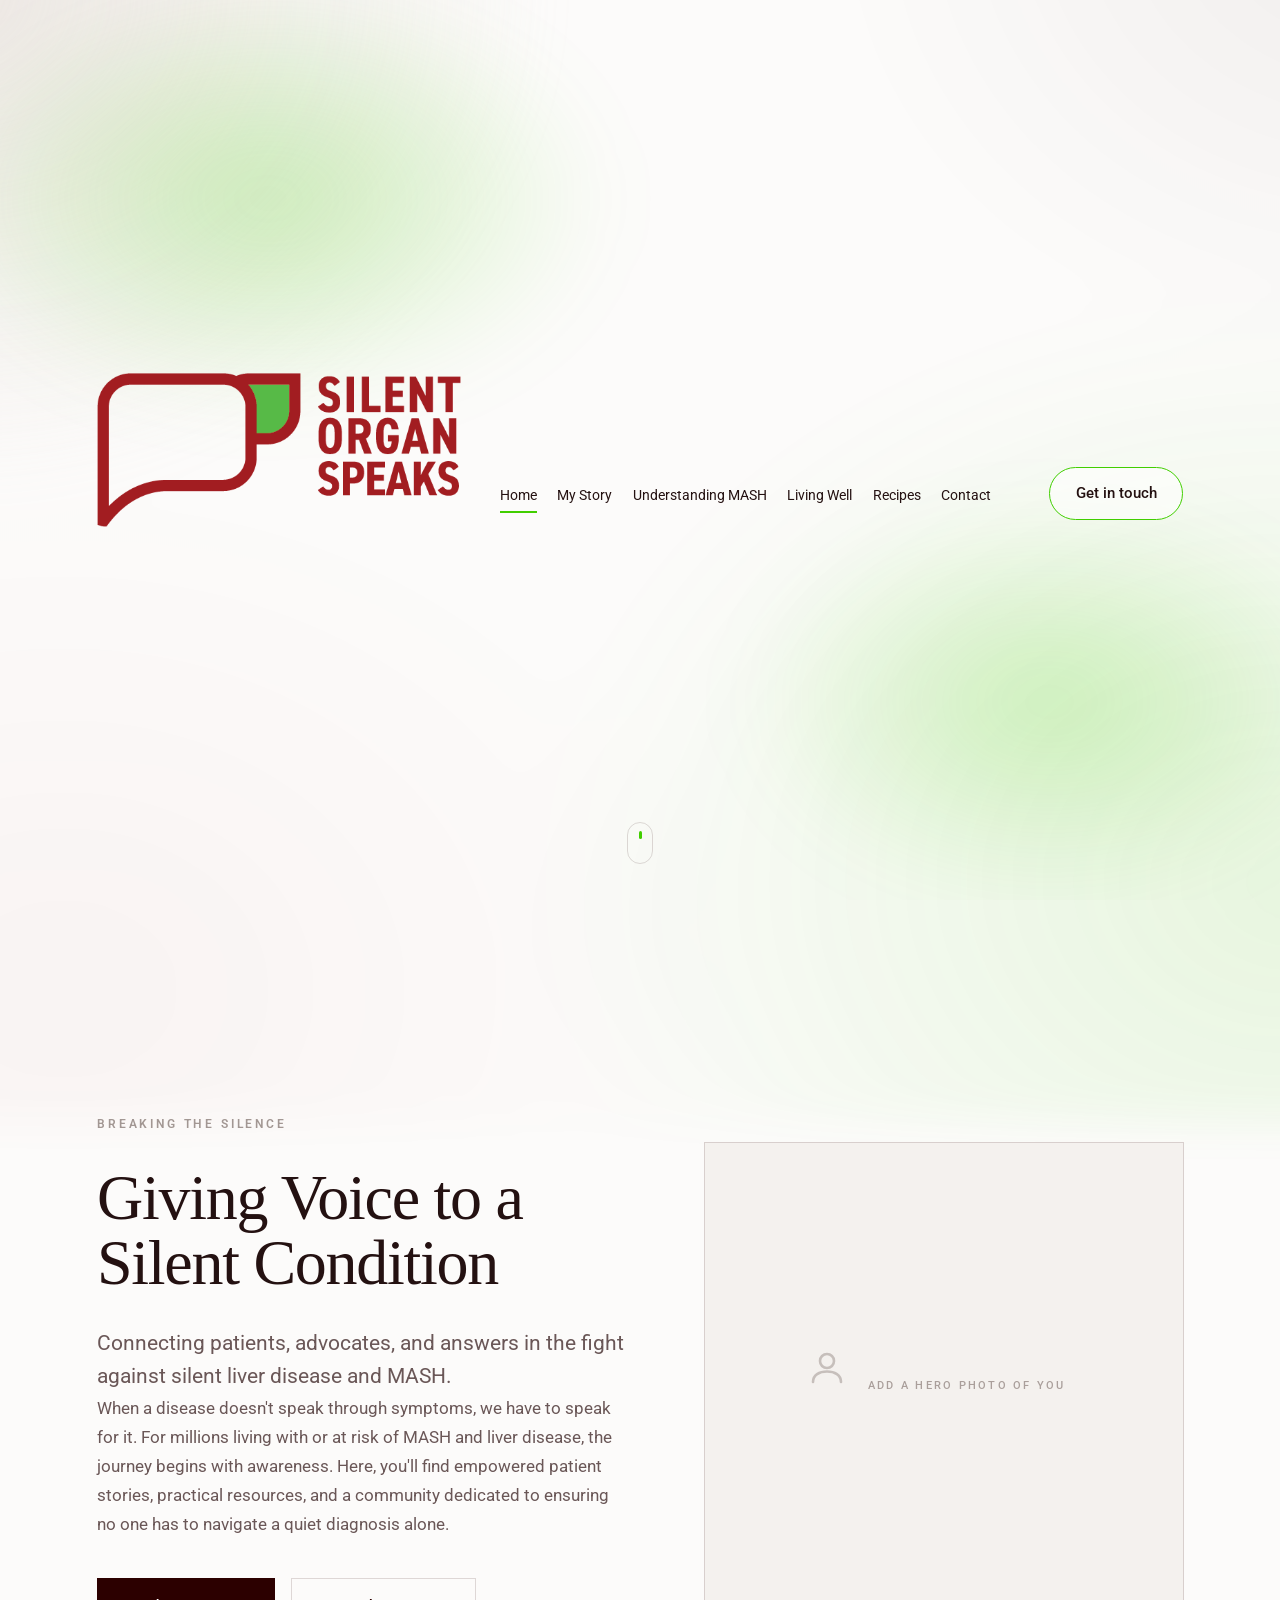
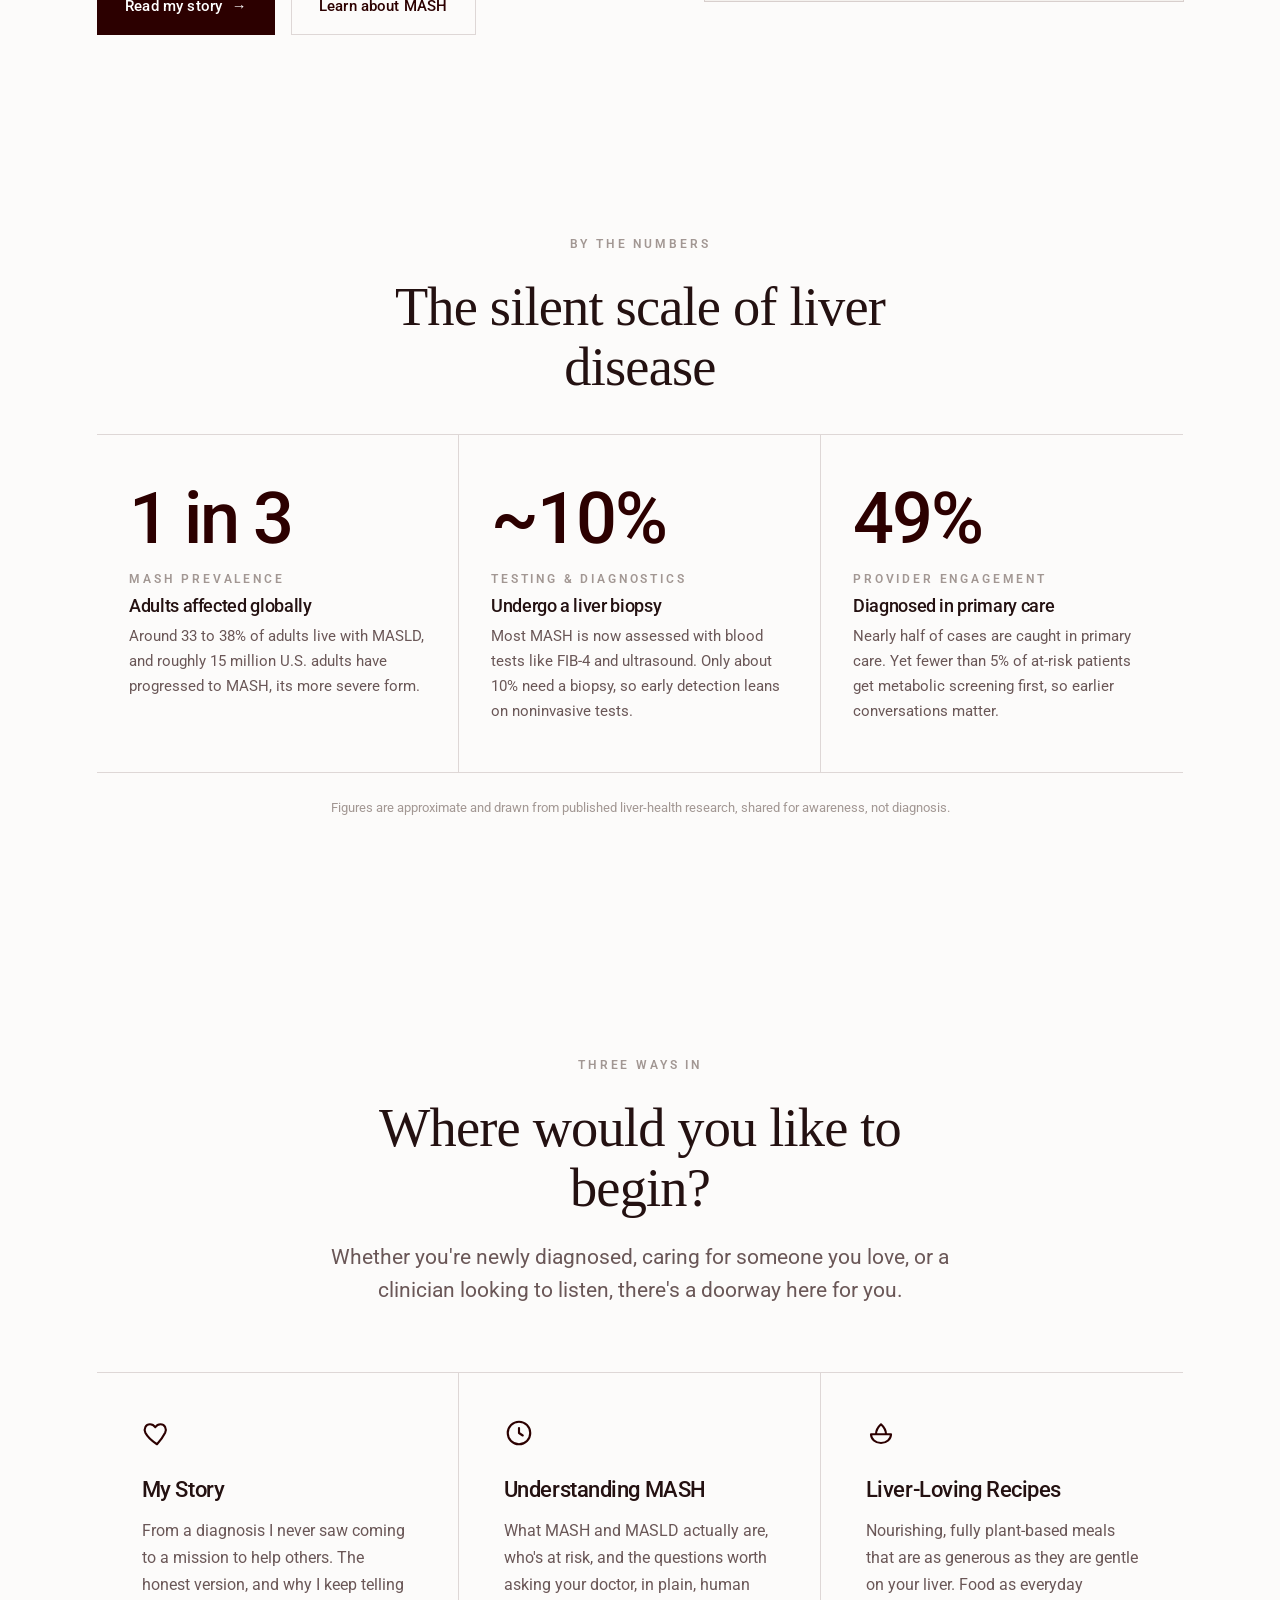
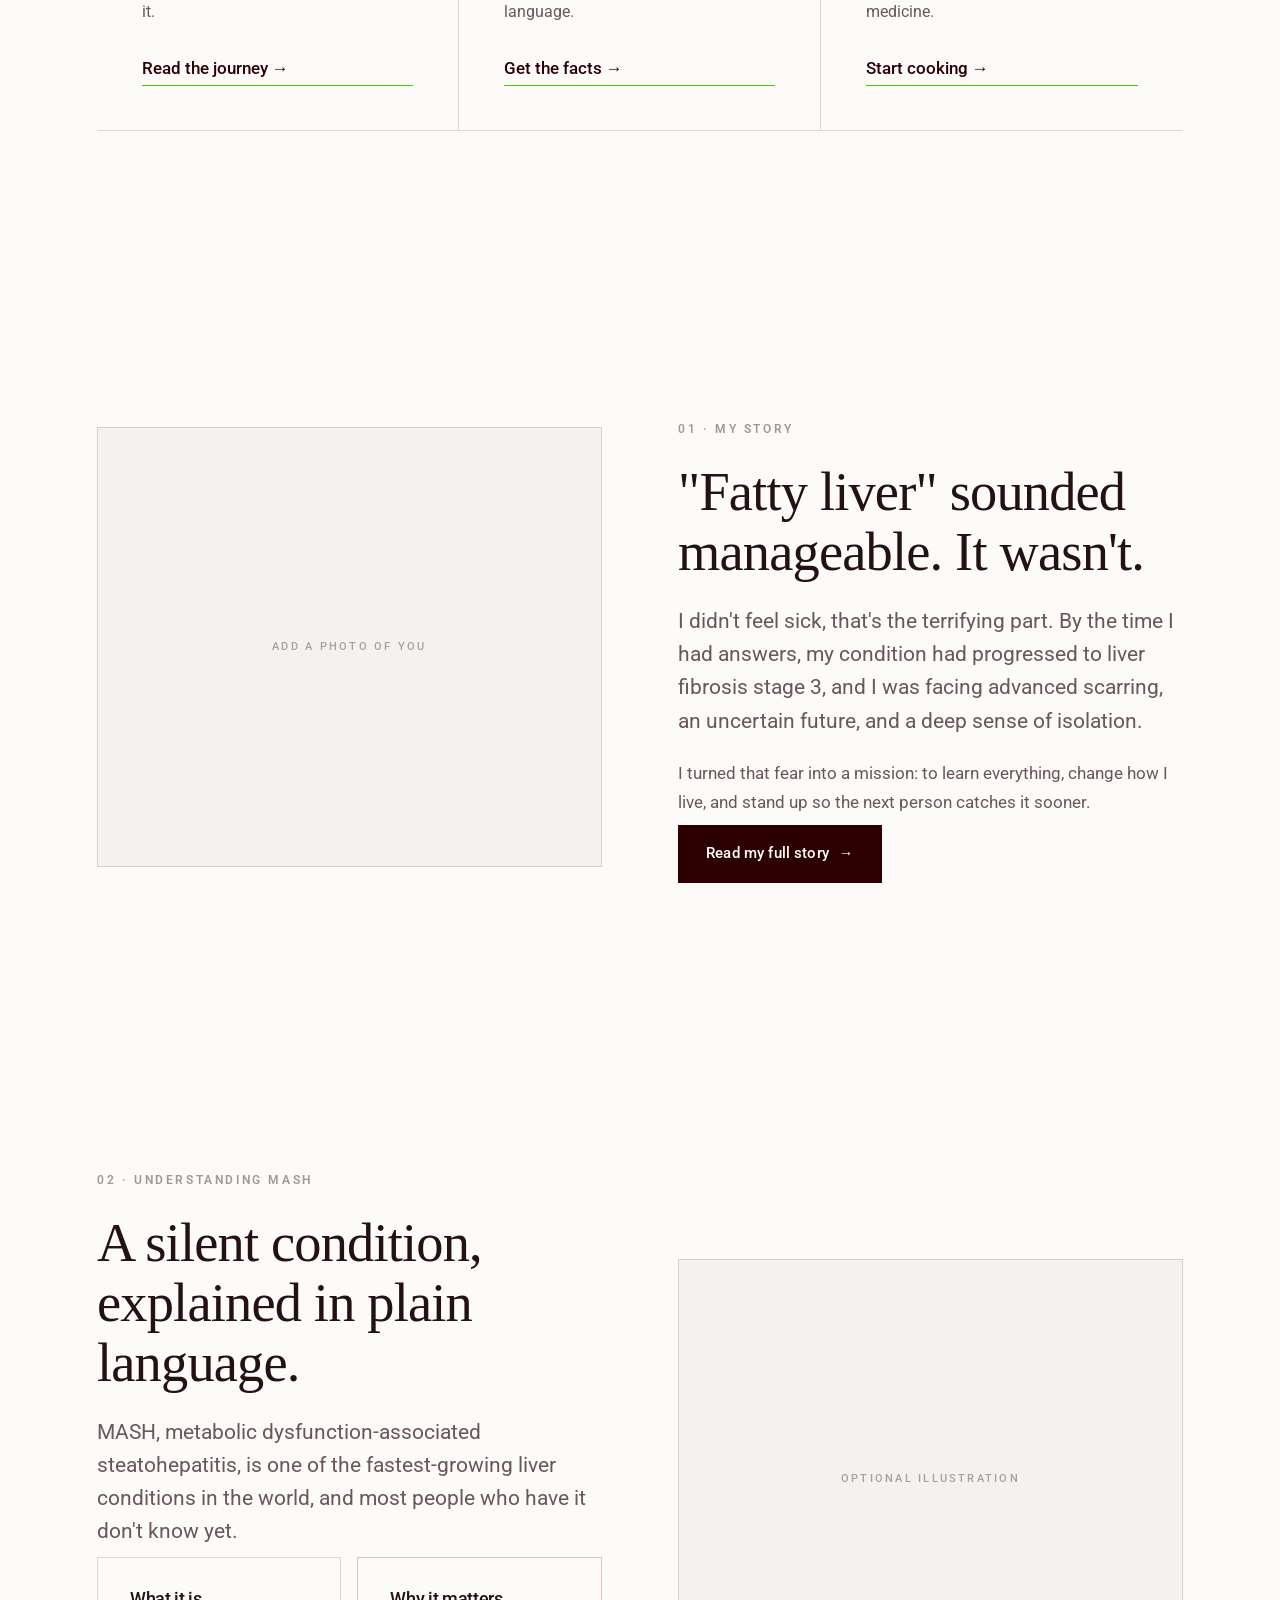
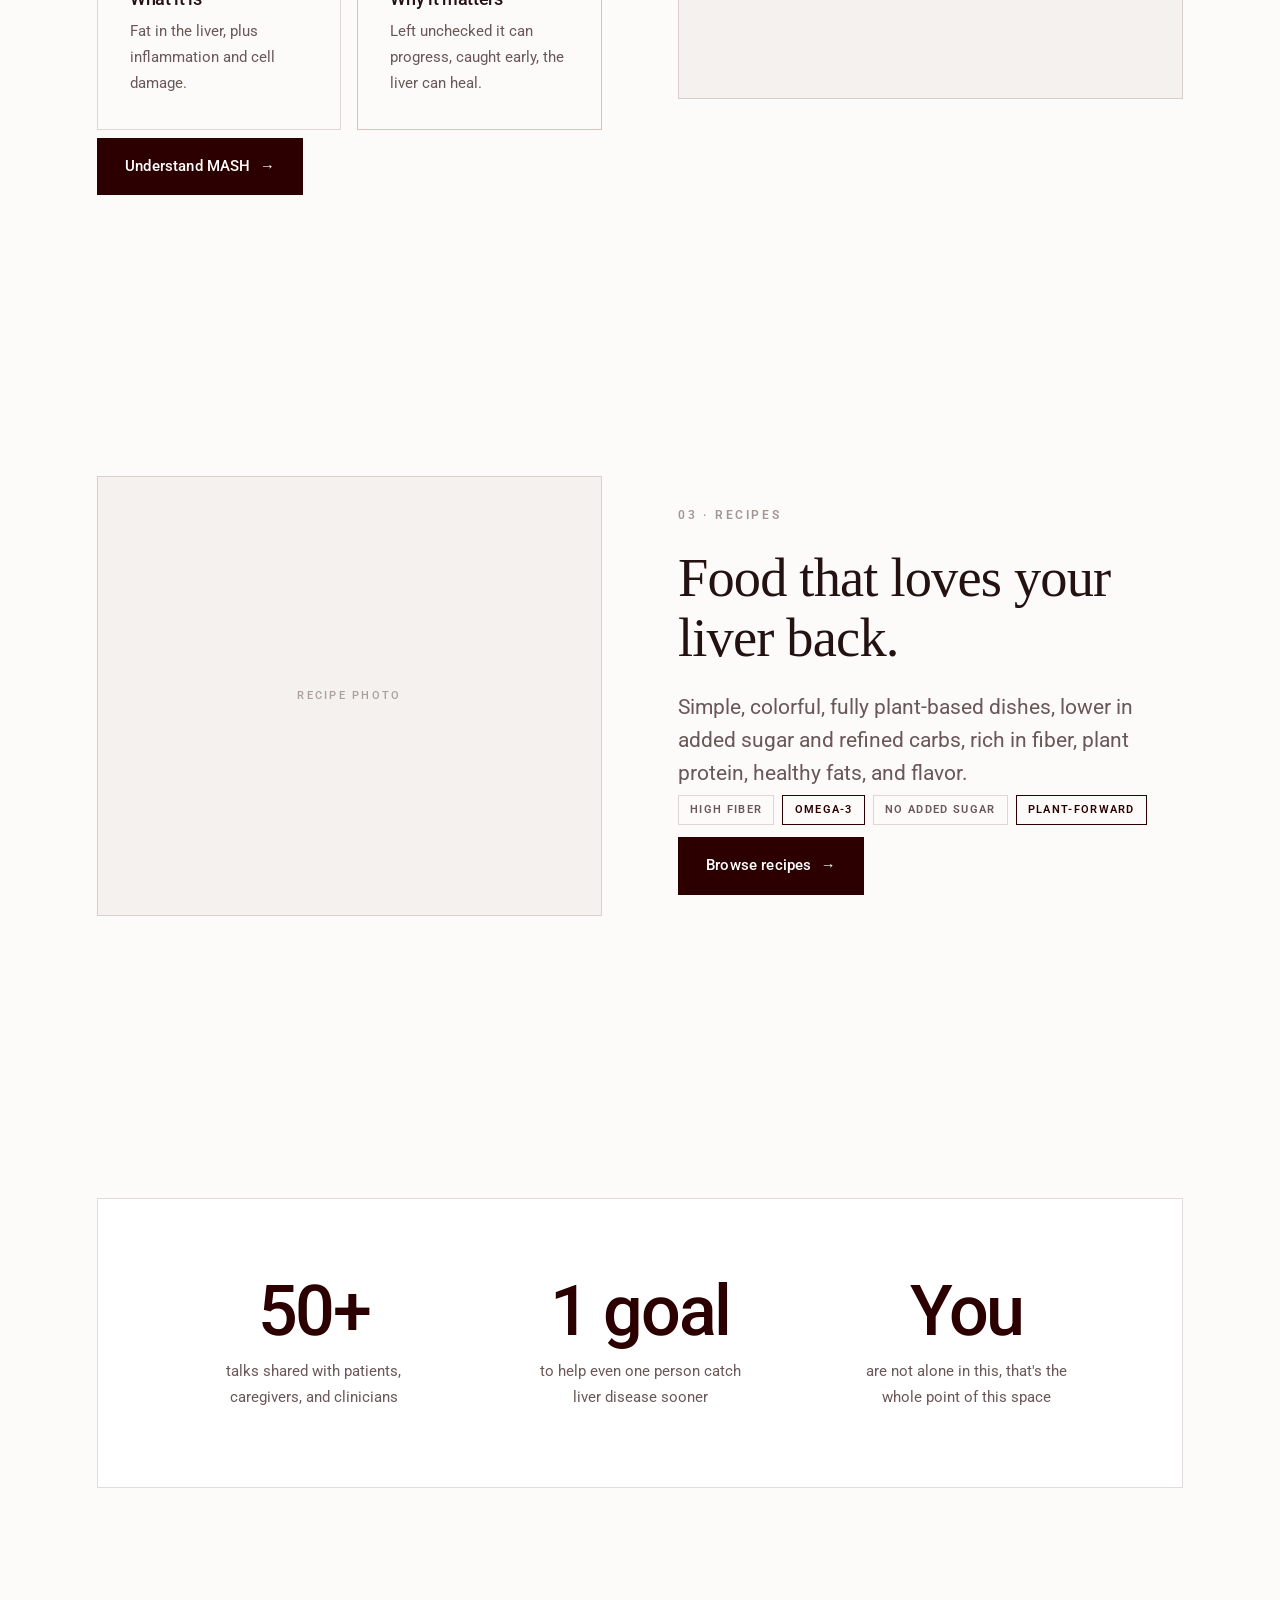
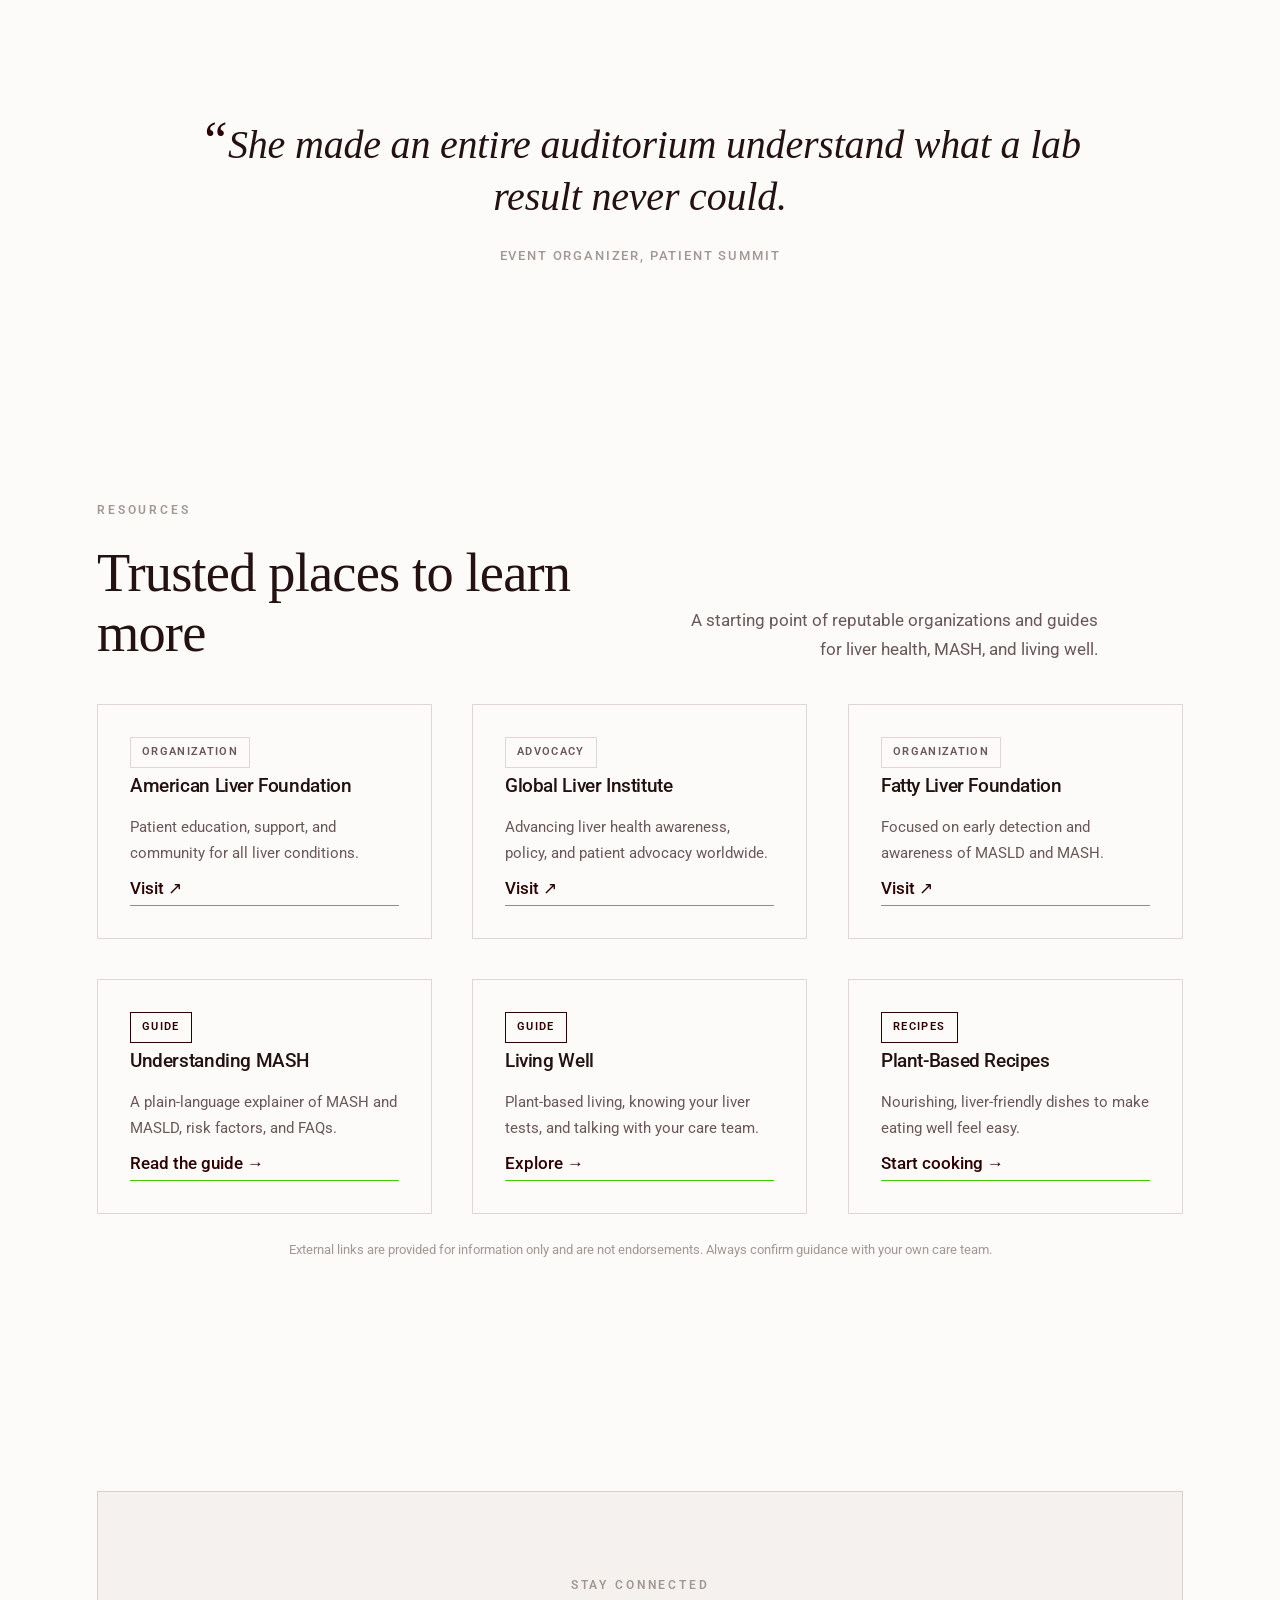
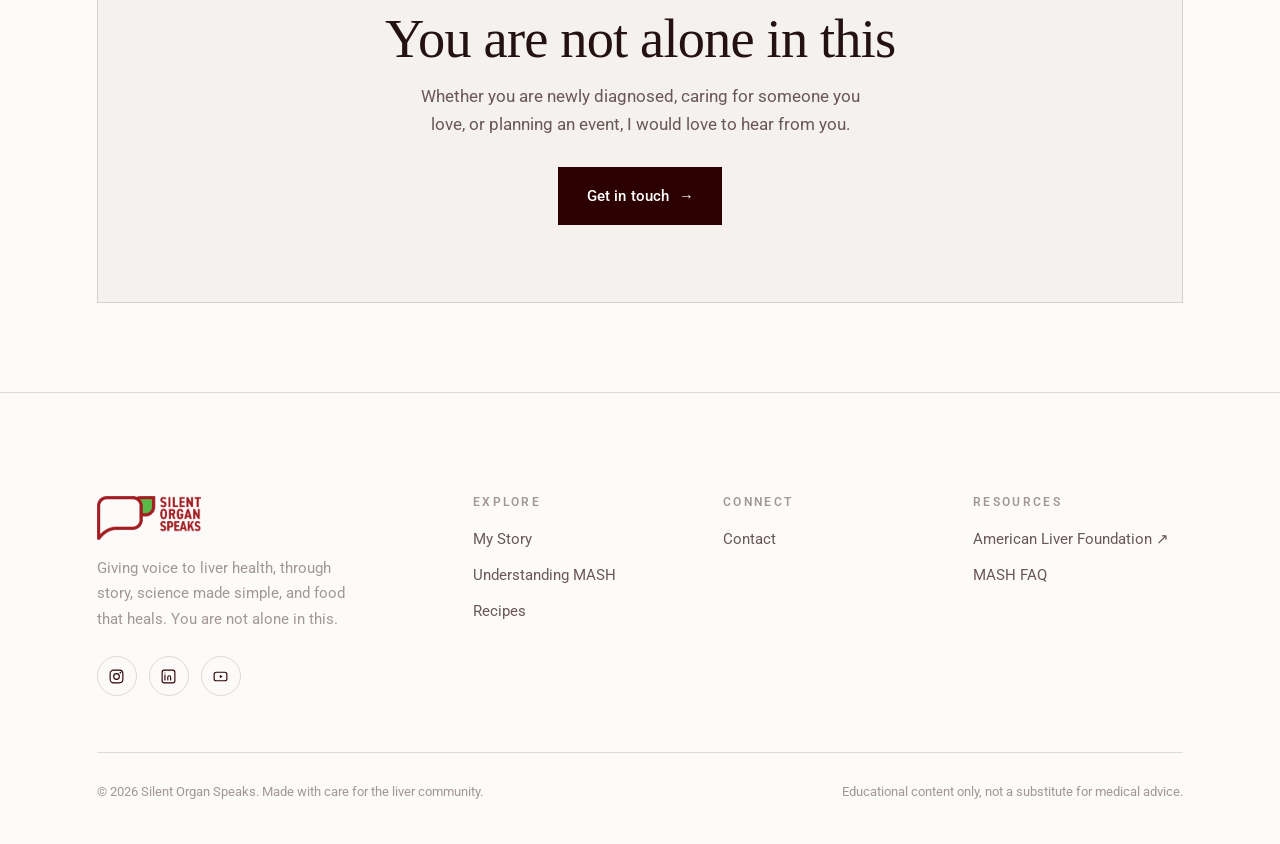
==== index.html @ 1cfb89f4 "Add full-screen intro curtain to the homepage Introduce a 100vh opening screen: an oversized logo lo" ====
<!DOCTYPE html>
<html lang="en">
<head>
  <meta charset="UTF-8" />
  <meta name="viewport" content="width=device-width, initial-scale=1.0" />
  <title>Silent Organ Speaks | Liver Health Advocacy</title>
  <meta name="description" content="Silent Organ Speaks is a liver health advocacy platform sharing patient stories, MASH education, and liver-friendly recipes. The liver is the body's silent organ, it's time it had a voice." />
  <link rel="preconnect" href="https://fonts.googleapis.com" />
  <link rel="preconnect" href="https://fonts.gstatic.com" crossorigin />
  <link href="https://fonts.googleapis.com/css2?family=Roboto:wght@400;500;700;900&display=swap" rel="stylesheet" />
  <link rel="stylesheet" href="assets/css/styles.css" />
  <link rel="icon" href="data:image/svg+xml,%3Csvg xmlns='http://www.w3.org/2000/svg' viewBox='0 0 55 46'%3E%3Cpath d='M12 4H34A6.5 6.5 0 0 1 40.5 10.5V21A6.5 6.5 0 0 1 34 27.5H20L10 36.5 12.2 27.5H12A6.5 6.5 0 0 1 5.5 21V10.5A6.5 6.5 0 0 1 12 4Z' fill='none' stroke='%23A80505' stroke-width='4.6' stroke-linejoin='round' stroke-linecap='round'/%3E%3Cpath d='M38 23.2C36.6 14 40.6 5 48 4 51.4 3.5 53.6 6.3 53 9.9 51.5 18.4 45.4 24.2 39.2 24.2 38.8 24.2 38.4 23.8 38 23.2Z' fill='%2341CE00'/%3E%3C/svg%3E" />
</head>
<body class="has-intro">

  <!-- ===================== NAV ===================== -->
  <header class="nav" id="nav">
    <div class="wrap nav__inner">
      <a class="brand" href="index.html" aria-label="Silent Organ Speaks home">
        <img class="brand-logo" src="assets/img/SOSORG.png" alt="Silent Organ Speaks" />
      </a>
      <nav class="nav__links" aria-label="Primary">
        <a href="index.html" aria-current="page">Home</a>
        <a href="story.html">My Story</a>
        <a href="mash.html">Understanding MASH</a>
        <a href="livingwell.html">Living Well</a>
        <a href="recipes.html">Recipes</a>
        <a href="contact.html">Contact</a>
      </nav>
      <div class="nav__cta">
        <a href="contact.html" class="btn btn--amber">Get in touch</a>
      </div>
      <button class="nav__toggle" aria-label="Toggle menu" aria-expanded="false"><span></span><span></span><span></span></button>
    </div>
  </header>

  <main>
    <!-- ===================== INTRO CURTAIN ===================== -->
    <section class="intro" id="intro">
      <span class="intro__glow intro__glow--a" aria-hidden="true"></span>
      <span class="intro__glow intro__glow--b" aria-hidden="true"></span>
      <div class="wrap intro__inner">
        <a class="intro__brand" href="index.html" aria-label="Silent Organ Speaks home">
          <img src="assets/img/SOSORG.png" alt="Silent Organ Speaks" />
        </a>
        <nav class="intro__links" aria-label="Primary">
          <a href="index.html" aria-current="page">Home</a>
          <a href="story.html">My Story</a>
          <a href="mash.html">Understanding MASH</a>
          <a href="livingwell.html">Living Well</a>
          <a href="recipes.html">Recipes</a>
          <a href="contact.html">Contact</a>
        </nav>
        <a href="contact.html" class="intro__cta">Get in touch</a>
      </div>
      <a class="intro__scroll" href="#explore" aria-label="Scroll to content"><span></span></a>
    </section>

    <!-- ===================== HERO (split) ===================== -->
    <section class="hero">
      <div class="wrap">
        <div class="hero-grid">
          <div class="hero__inner" style="max-width: none;">
            <span class="eyebrow reveal">Breaking the silence</span>
            <h1 class="display reveal" id="hero-headline" data-delay="1" style="font-size: clamp(2.4rem, 5vw, 4.2rem);">The Silent Organ Speaks. It's Time to Listen.</h1>
            <p class="lede reveal" id="hero-subhead" data-delay="2">Liver disease and MASH often develop without a single symptom. We're here to break the silence, raise awareness, and save lives.</p>
            <p class="reveal" id="hero-intro" data-delay="3" style="color: var(--ink-soft); max-width: 62ch;">The liver works tirelessly behind the scenes, often giving no warning signs when something is wrong. Because liver disease and Metabolic Dysfunction-Associated Steatohepatitis (MASH) rarely show early symptoms, millions of people remain unaware until significant damage has occurred. Silent Organ Speaks was created to give a voice to a silent condition, bringing critical education, early detection resources, and patient advocacy into the light.</p>
            <div class="hero__actions reveal" data-delay="4">
              <a href="story.html" class="btn btn--primary">Read my story <span class="arrow">→</span></a>
              <a href="mash.html" class="btn btn--ghost">Learn about MASH</a>
            </div>
          </div>
          <script>
          (function () {
            var opts = [
              {
                h: "The Silent Organ Speaks. It's Time to Listen.",
                s: "Liver disease and MASH often develop without a single symptom. We're here to break the silence, raise awareness, and save lives.",
                i: "The liver works tirelessly behind the scenes, often giving no warning signs when something is wrong. Because liver disease and Metabolic Dysfunction-Associated Steatohepatitis (MASH) rarely show early symptoms, millions of people remain unaware until significant damage has occurred. Silent Organ Speaks was created to give a voice to a silent condition, bringing critical education, early detection resources, and patient advocacy into the light."
              },
              {
                h: "Giving Voice to a Silent Condition",
                s: "Connecting patients, advocates, and answers in the fight against silent liver disease and MASH.",
                i: "When a disease doesn't speak through symptoms, we have to speak for it. For millions living with or at risk of MASH and liver disease, the journey begins with awareness. Here, you'll find empowered patient stories, practical resources, and a community dedicated to ensuring no one has to navigate a quiet diagnosis alone."
              },
              {
                h: "No Symptoms Doesn't Mean No Action",
                s: "Uncovering MASH and liver disease before it's too late.",
                i: "Liver disease doesn't make noise until it reaches advanced stages. That's why proactive awareness and early screening are our best tools. Silent Organ Speaks is dedicated to turning silence into action by advocating for early detection, sharing life-saving facts, and empowering you to take charge of your liver health today."
              }
            ];
            var o = opts[Math.floor(Math.random() * opts.length)];
            var H = document.getElementById('hero-headline');
            var S = document.getElementById('hero-subhead');
            var I = document.getElementById('hero-intro');
            if (H) H.textContent = o.h;
            if (S) S.textContent = o.s;
            if (I) I.textContent = o.i;
          })();
          </script>
          <div class="hero-media reveal" data-delay="2">
            <div class="ph ph--plum">
              <div class="stack center" style="padding:2rem;">
                <svg class="ph__ico" viewBox="0 0 24 24" fill="none"><circle cx="12" cy="8" r="4" stroke="currentColor" stroke-width="1.5"/><path d="M4 20c0-4 3.6-6 8-6s8 2 8 6" stroke="currentColor" stroke-width="1.5" stroke-linecap="round"/></svg>
                <span class="ph__label">Add a hero photo of you</span>
              </div>
            </div>
          </div>
        </div>
      </div>
    </section>

    <!-- ===================== BY THE NUMBERS ===================== -->
    <section class="section--tight">
      <div class="wrap">
        <div class="center stack reveal" style="max-width: 620px; margin: 0 auto 2.25rem;">
          <span class="eyebrow" style="justify-content:center;">By the numbers</span>
          <h2>The silent scale of liver disease</h2>
        </div>
        <div class="stat-row">
          <div class="stat-cell reveal">
            <div class="stat-cell__num">1 in 3</div>
            <span class="eyebrow">MASH prevalence</span>
            <h3>Adults affected globally</h3>
            <p>Around 33 to 38% of adults live with MASLD, and roughly 15 million U.S. adults have progressed to MASH, its more severe form.</p>
          </div>
          <div class="stat-cell reveal" data-delay="1">
            <div class="stat-cell__num">~10%</div>
            <span class="eyebrow">Testing &amp; diagnostics</span>
            <h3>Undergo a liver biopsy</h3>
            <p>Most MASH is now assessed with blood tests like FIB-4 and ultrasound. Only about 10% need a biopsy, so early detection leans on noninvasive tests.</p>
          </div>
          <div class="stat-cell reveal" data-delay="2">
            <div class="stat-cell__num">49%</div>
            <span class="eyebrow">Provider engagement</span>
            <h3>Diagnosed in primary care</h3>
            <p>Nearly half of cases are caught in primary care. Yet fewer than 5% of at-risk patients get metabolic screening first, so earlier conversations matter.</p>
          </div>
        </div>
        <p class="center form__note reveal" style="margin-top: 1.5rem;">Figures are approximate and drawn from published liver-health research, shared for awareness, not diagnosis.</p>
      </div>
    </section>

    <!-- ===================== PILLARS ===================== -->
    <section class="section" id="explore">
      <div class="wrap">
        <div class="center stack reveal" style="max-width: 640px; margin-inline: auto;">
          <span class="eyebrow" style="justify-content:center;">Three ways in</span>
          <h2>Where would you like to begin?</h2>
          <p class="lede">Whether you're newly diagnosed, caring for someone you love, or a clinician looking to listen, there's a doorway here for you.</p>
        </div>
        <div class="pillars" style="margin-top: clamp(2.5rem,5vw,4rem);">
          <article class="pillar reveal" data-delay="1">
            <div class="pillar__ico" style="background: var(--plum);">
              <svg viewBox="0 0 24 24" fill="none"><path d="M12 21s-7-4.6-9.3-9.2C1.2 8.6 3 5 6.4 5c2 0 3.4 1.2 4.2 2.4C11.4 6.2 12.8 5 14.8 5c3.4 0 5.2 3.6 3.7 6.8C16.2 16.4 12 21 12 21z" stroke="currentColor" stroke-width="1.7" stroke-linejoin="round"/></svg>
            </div>
            <h3>My Story</h3>
            <p>From a diagnosis I never saw coming to a mission to help others. The honest version, and why I keep telling it.</p>
            <a href="story.html" class="link-arrow">Read the journey →</a>
          </article>
          <article class="pillar reveal" data-delay="2">
            <div class="pillar__ico" style="background: var(--amber);">
              <svg viewBox="0 0 24 24" fill="none"><path d="M12 3a9 9 0 100 18 9 9 0 000-18z" stroke="currentColor" stroke-width="1.7"/><path d="M12 8v4l3 2" stroke="currentColor" stroke-width="1.7" stroke-linecap="round" stroke-linejoin="round"/></svg>
            </div>
            <h3>Understanding MASH</h3>
            <p>What MASH and MASLD actually are, who's at risk, and the questions worth asking your doctor, in plain, human language.</p>
            <a href="mash.html" class="link-arrow">Get the facts →</a>
          </article>
          <article class="pillar reveal" data-delay="3">
            <div class="pillar__ico" style="background: var(--sage);">
              <svg viewBox="0 0 24 24" fill="none"><path d="M4 13c0 4 3.6 7 8 7s8-3 8-7H4z" stroke="currentColor" stroke-width="1.7" stroke-linejoin="round"/><path d="M8 13c0-3 1.8-6 4-8 2.2 2 4 5 4 8" stroke="currentColor" stroke-width="1.7" stroke-linejoin="round"/></svg>
            </div>
            <h3>Liver-Loving Recipes</h3>
            <p>Nourishing, fully plant-based meals that are as generous as they are gentle on your liver. Food as everyday medicine.</p>
            <a href="recipes.html" class="link-arrow">Start cooking →</a>
          </article>
        </div>
      </div>
    </section>

    <!-- ===================== FEATURE 1 · MY STORY ===================== -->
    <section class="section">
      <div class="wrap">
        <div class="feature">
          <div class="feature__media reveal">
            <div class="ph ph--plum"><span class="ph__label">Add a photo of you</span></div>
          </div>
          <div class="stack reveal" data-delay="1">
            <span class="feature__num">01 · My Story</span>
            <h2>"Fatty liver" sounded manageable. It wasn't.</h2>
            <p class="lede">I didn't feel sick, that's the terrifying part. By the time I had answers, my condition had progressed to liver fibrosis stage 3, and I was facing advanced scarring, an uncertain future, and a deep sense of isolation.</p>
            <p style="color: var(--ink-soft);">I turned that fear into a mission: to learn everything, change how I live, and stand up so the next person catches it sooner.</p>
            <div style="margin-top:0.5rem;"><a href="story.html" class="btn btn--primary">Read my full story <span class="arrow">→</span></a></div>
          </div>
        </div>
      </div>
    </section>

    <!-- ===================== FEATURE 2 · MASH ===================== -->
    <section class="section">
      <div class="wrap">
        <div class="feature feature--flip">
          <div class="feature__media reveal">
            <div class="ph ph--sage"><span class="ph__label">Optional illustration</span></div>
          </div>
          <div class="stack reveal" data-delay="1">
            <span class="feature__num">02 · Understanding MASH</span>
            <h2>A silent condition, explained in plain language.</h2>
            <p class="lede">MASH, metabolic dysfunction-associated steatohepatitis, is one of the fastest-growing liver conditions in the world, and most people who have it don't know yet.</p>
            <div class="grid two" style="gap:1rem; margin-top:0.5rem;">
              <div class="fact"><h3 style="font-size:1.1rem;">What it is</h3><p>Fat in the liver, plus inflammation and cell damage.</p></div>
              <div class="fact" style="border-color: rgba(168,5,5,0.25);"><h3 style="font-size:1.1rem;">Why it matters</h3><p>Left unchecked it can progress, caught early, the liver can heal.</p></div>
            </div>
            <div style="margin-top:0.5rem;"><a href="mash.html" class="btn btn--primary">Understand MASH <span class="arrow">→</span></a></div>
          </div>
        </div>
      </div>
    </section>

    <!-- ===================== FEATURE 3 · RECIPES ===================== -->
    <section class="section">
      <div class="wrap">
        <div class="feature">
          <div class="feature__media reveal">
            <div class="ph ph--sage"><span class="ph__label">Recipe photo</span></div>
          </div>
          <div class="stack reveal" data-delay="1">
            <span class="feature__num">03 · Recipes</span>
            <h2>Food that loves your liver back.</h2>
            <p class="lede">Simple, colorful, fully plant-based dishes, lower in added sugar and refined carbs, rich in fiber, plant protein, healthy fats, and flavor.</p>
            <div class="recipe__tags" style="margin-top:0.25rem;">
              <span class="tag">High fiber</span><span class="tag tag--amber">Omega-3</span><span class="tag">No added sugar</span><span class="tag tag--amber">Plant-forward</span>
            </div>
            <div style="margin-top:0.75rem;"><a href="recipes.html" class="btn btn--primary">Browse recipes <span class="arrow">→</span></a></div>
          </div>
        </div>
      </div>
    </section>

    <!-- ===================== STATS ===================== -->
    <section class="section">
      <div class="wrap">
        <div class="panel panel--cream reveal">
          <div class="stats">
            <div class="center"><div class="stat__num">50+</div><p class="stat__lbl" style="margin-inline:auto;">talks shared with patients, caregivers, and clinicians</p></div>
            <div class="center"><div class="stat__num">1 goal</div><p class="stat__lbl" style="margin-inline:auto;">to help even one person catch liver disease sooner</p></div>
            <div class="center"><div class="stat__num">You</div><p class="stat__lbl" style="margin-inline:auto;">are not alone in this, that's the whole point of this space</p></div>
          </div>
        </div>
      </div>
    </section>

    <!-- ===================== TESTIMONIAL ===================== -->
    <section class="section section--tight">
      <div class="wrap">
        <div class="center reveal" style="max-width: 900px; margin-inline:auto;">
          <blockquote class="quote">
            <span class="quote__mark">“</span>She made an entire auditorium understand what a lab result never could.
            <cite class="cite">Event organizer, patient summit</cite>
          </blockquote>
        </div>
      </div>
    </section>

    <!-- ===================== RESOURCES ===================== -->
    <section class="section" id="resources">
      <div class="wrap">
        <div class="split" style="align-items:flex-end; margin-bottom: 2.5rem;">
          <div class="stack reveal"><span class="eyebrow">Resources</span><h2>Trusted places to learn more</h2></div>
          <p class="reveal" data-delay="1" style="color:var(--ink-soft); text-align:right; max-width:42ch;">A starting point of reputable organizations and guides for liver health, MASH, and living well.</p>
        </div>
        <div class="grid three">
          <a class="fact reveal" href="https://liverfoundation.org" target="_blank" rel="noopener" style="text-decoration:none; display:flex; flex-direction:column; gap:0.5rem;">
            <span class="tag" style="align-self:flex-start;">Organization</span>
            <h3>American Liver Foundation</h3>
            <p>Patient education, support, and community for all liver conditions.</p>
            <span class="link-arrow" style="margin-top:auto;">Visit ↗</span>
          </a>
          <a class="fact reveal" data-delay="1" href="https://globalliver.org" target="_blank" rel="noopener" style="text-decoration:none; display:flex; flex-direction:column; gap:0.5rem;">
            <span class="tag" style="align-self:flex-start;">Advocacy</span>
            <h3>Global Liver Institute</h3>
            <p>Advancing liver health awareness, policy, and patient advocacy worldwide.</p>
            <span class="link-arrow" style="margin-top:auto;">Visit ↗</span>
          </a>
          <a class="fact reveal" data-delay="2" href="https://www.fattyliverfoundation.org" target="_blank" rel="noopener" style="text-decoration:none; display:flex; flex-direction:column; gap:0.5rem;">
            <span class="tag" style="align-self:flex-start;">Organization</span>
            <h3>Fatty Liver Foundation</h3>
            <p>Focused on early detection and awareness of MASLD and MASH.</p>
            <span class="link-arrow" style="margin-top:auto;">Visit ↗</span>
          </a>
          <a class="fact reveal" href="mash.html" style="text-decoration:none; display:flex; flex-direction:column; gap:0.5rem;">
            <span class="tag tag--amber" style="align-self:flex-start;">Guide</span>
            <h3>Understanding MASH</h3>
            <p>A plain-language explainer of MASH and MASLD, risk factors, and FAQs.</p>
            <span class="link-arrow" style="margin-top:auto;">Read the guide →</span>
          </a>
          <a class="fact reveal" data-delay="1" href="livingwell.html" style="text-decoration:none; display:flex; flex-direction:column; gap:0.5rem;">
            <span class="tag tag--amber" style="align-self:flex-start;">Guide</span>
            <h3>Living Well</h3>
            <p>Plant-based living, knowing your liver tests, and talking with your care team.</p>
            <span class="link-arrow" style="margin-top:auto;">Explore →</span>
          </a>
          <a class="fact reveal" data-delay="2" href="recipes.html" style="text-decoration:none; display:flex; flex-direction:column; gap:0.5rem;">
            <span class="tag tag--amber" style="align-self:flex-start;">Recipes</span>
            <h3>Plant-Based Recipes</h3>
            <p>Nourishing, liver-friendly dishes to make eating well feel easy.</p>
            <span class="link-arrow" style="margin-top:auto;">Start cooking →</span>
          </a>
        </div>
        <p class="center form__note reveal" style="margin-top: 1.5rem;">External links are provided for information only and are not endorsements. Always confirm guidance with your own care team.</p>
      </div>
    </section>

    <!-- ===================== CLOSING CTA ===================== -->
    <section class="section section--tight">
      <div class="wrap">
        <div class="panel panel--sage cta-band reveal">
          <span class="eyebrow" style="color:#fff; justify-content:center;">Stay connected</span>
          <h2 style="margin-top: 0.75rem;">You are not alone in this</h2>
          <p style="color: rgba(255,255,255,0.85); max-width: 46ch; margin: 0.75rem auto 1.75rem;">Whether you are newly diagnosed, caring for someone you love, or planning an event, I would love to hear from you.</p>
          <a href="contact.html" class="btn btn--primary">Get in touch <span class="arrow">→</span></a>
        </div>
      </div>
    </section>
  </main>

  <!-- ===================== FOOTER ===================== -->
  <footer class="footer">
    <div class="wrap">
      <div class="footer__grid">
        <div>
          <a class="brand" href="index.html"><img class="brand-logo" src="assets/img/SOSORG.png" alt="Silent Organ Speaks" /></a>
          <p>Giving voice to liver health, through story, science made simple, and food that heals. You are not alone in this.</p>
          <div class="socials">
            <a href="#" aria-label="Instagram"><svg viewBox="0 0 24 24" fill="none"><rect x="3" y="3" width="18" height="18" rx="5" stroke="currentColor" stroke-width="1.6"/><circle cx="12" cy="12" r="4" stroke="currentColor" stroke-width="1.6"/><circle cx="17.5" cy="6.5" r="1.2" fill="currentColor"/></svg></a>
            <a href="#" aria-label="LinkedIn"><svg viewBox="0 0 24 24" fill="none"><rect x="3" y="3" width="18" height="18" rx="3" stroke="currentColor" stroke-width="1.6"/><path d="M7 10v7M7 7v.01M11 17v-4a2 2 0 014 0v4" stroke="currentColor" stroke-width="1.6" stroke-linecap="round"/></svg></a>
            <a href="#" aria-label="YouTube"><svg viewBox="0 0 24 24" fill="none"><rect x="3" y="6" width="18" height="12" rx="3" stroke="currentColor" stroke-width="1.6"/><path d="M11 9.5l4 2.5-4 2.5v-5z" fill="currentColor"/></svg></a>
          </div>
        </div>
        <div>
          <h4>Explore</h4>
          <ul class="footer__links">
            <li><a href="story.html">My Story</a></li>
            <li><a href="mash.html">Understanding MASH</a></li>
            <li><a href="recipes.html">Recipes</a></li>
          </ul>
        </div>
        <div>
          <h4>Connect</h4>
          <ul class="footer__links">
            <li><a href="contact.html">Contact</a></li>
          </ul>
        </div>
        <div>
          <h4>Resources</h4>
          <ul class="footer__links">
            <li><a href="https://liverfoundation.org" target="_blank" rel="noopener">American Liver Foundation ↗</a></li>
            <li><a href="mash.html#faq">MASH FAQ</a></li>
          </ul>
        </div>
      </div>
      <div class="footer__base">
        <span>© <span data-year>2026</span> Silent Organ Speaks. Made with care for the liver community.</span>
        <span>Educational content only, not a substitute for medical advice.</span>
      </div>
    </div>
  </footer>

  <script src="assets/js/main.js"></script>
</body>
</html>
---- assets/css/styles.css ----
/* ==========================================================================
   Silent Organ Speaks — Liver Health Advocacy
   Minimal editorial design system (brand palette retained).
   Flat surfaces · hairline dividers · generous whitespace · restrained type.
   ========================================================================== */

/* ---- Design tokens ---- */
/* Palette: Rich Mahogany #2C0000 · Dust Grey #E6DED9 · White #FFFFFF
   Accents (used sparingly): Lime Green #41CE00 · Inferno Red #A80505 */
:root {
  /* Core palette */
  --mahogany:     #2C0000;
  --mahogany-2:   #1C0000;
  --dust:         #E6DED9;
  --dust-2:       #F4F1EE;
  --white:        #FFFFFF;
  --lime:         #41CE00;
  --lime-ink:     #163F00;   /* dark green for text on lime */
  --inferno:      #A80505;

  /* Foundation (legacy names remapped to new palette) */
  --cream:        #FCFBFA;   /* page background (barely-warm off-white) */
  --cream-deep:   #F4F1EE;   /* soft alt-section background */
  --ivory:        #FFFFFF;   /* card / surface background */

  /* Primary UI accent -> mahogany */
  --amber:        #2C0000;
  --amber-deep:   #2C0000;
  --terracotta:   #A80505;

  /* Secondary surfaces -> mahogany / dust */
  --sage:         #2C0000;
  --sage-deep:    #3A1414;
  --sage-soft:    #F4F1EE;

  /* Dark panels */
  --plum:         #2C0000;
  --plum-deep:    #1C0000;

  /* Highlight accent -> lime */
  --gold:         #41CE00;

  /* Ink */
  --ink:          #241111;
  --ink-soft:     #6A5757;
  --ink-faint:    #A29793;

  /* Hairline / line color */
  --line:         rgba(44, 0, 0, 0.14);
  --line-soft:    rgba(44, 0, 0, 0.08);

  /* Type */
  --serif: "Georgia", "Times New Roman", serif;
  --sans:  "Roboto", -apple-system, BlinkMacSystemFont, "Segoe UI", Arial, sans-serif;

  /* Rhythm */
  --maxw: 1240px;
  --gutter: clamp(1.5rem, 6vw, 5rem);
  --radius: 0px;
  --radius-lg: 0px;

  /* Shadows removed for a flat, minimal surface treatment */
  --shadow-sm: none;
  --shadow-md: none;
  --shadow-lg: none;

  --ease: cubic-bezier(0.22, 1, 0.36, 1);
}

/* ---- Reset ---- */
*, *::before, *::after { box-sizing: border-box; }
* { margin: 0; }
html { scroll-behavior: smooth; -webkit-text-size-adjust: 100%; }
body {
  font-family: var(--sans);
  color: var(--ink);
  background: var(--cream);
  line-height: 1.7;
  font-size: 1.0625rem;
  font-weight: 400;
  -webkit-font-smoothing: antialiased;
  overflow-x: hidden;
}
img { max-width: 100%; display: block; }
a { color: inherit; text-decoration: none; }
button { font: inherit; cursor: pointer; }
ul { list-style: none; padding: 0; }

/* Animated soft aurora background (subtle, brand-toned, sits behind all content) */
body::before {
  content: "";
  position: fixed;
  inset: -25%;
  z-index: -1;
  pointer-events: none;
  background:
    radial-gradient(44% 52% at 14% 16%, rgba(224, 214, 208, 1), transparent 72%),
    radial-gradient(40% 48% at 88% 10%, rgba(44, 0, 0, 0.10), transparent 72%),
    radial-gradient(56% 62% at 84% 82%, rgba(65, 206, 0, 0.20), transparent 72%),
    radial-gradient(48% 54% at 20% 90%, rgba(168, 5, 5, 0.06), transparent 74%);
  filter: blur(22px);
  will-change: transform;
  animation: bgdrift 28s ease-in-out infinite alternate;
}
@keyframes bgdrift {
  0%   { transform: translate3d(0, 0, 0) scale(1); }
  50%  { transform: translate3d(2.2%, -1.6%, 0) scale(1.08); }
  100% { transform: translate3d(-2.2%, 1.6%, 0) scale(1.05); }
}

/* ---- Typography ---- */
h1, h2, h3, h4 {
  font-family: var(--sans);
  font-weight: 500;
  line-height: 1.08;
  letter-spacing: -0.02em;
  color: var(--ink);
}
.display {
  font-family: var(--serif);
  font-size: clamp(2.9rem, 8vw, 6.75rem);
  font-weight: 400;
  line-height: 1.02;
  letter-spacing: -0.02em;
  text-transform: none;
}
h2 { font-family: var(--serif); font-size: clamp(2rem, 4.6vw, 3.4rem); font-weight: 400; letter-spacing: -0.015em; line-height: 1.1; }
/* Expressive serif-italic accent for a single emphasized word */
.serif-em, .italic-accent { font-family: var(--serif); font-style: italic; font-weight: 400; letter-spacing: 0; }
h3 { font-size: clamp(1.2rem, 2vw, 1.55rem); font-weight: 500; }
.italic-accent { font-style: italic; }
.serif-em { font-family: var(--serif); font-style: italic; font-weight: 400; }

.eyebrow {
  font-family: var(--sans);
  font-size: 0.74rem;
  font-weight: 600;
  letter-spacing: 0.24em;
  text-transform: uppercase;
  color: var(--ink-faint);
  display: inline-flex;
  align-items: center;
  gap: 0.7rem;
}
.lede {
  font-size: clamp(1.1rem, 1.7vw, 1.3rem);
  line-height: 1.6;
  color: var(--ink-soft);
  font-weight: 400;
}

/* ---- Layout ---- */
.wrap { width: 100%; max-width: var(--maxw); margin-inline: auto; padding-inline: var(--gutter); }
.section { padding-block: clamp(5rem, 11vw, 10rem); position: relative; }
.section--tight { padding-block: clamp(3.5rem, 7vw, 6rem); }
.section--line { border-top: 1px solid var(--line-soft); }
.center { text-align: center; }
.stack > * + * { margin-top: 1.35rem; }
.grid { display: grid; gap: clamp(1.5rem, 3.5vw, 2.5rem); }
.two { grid-template-columns: repeat(2, 1fr); }
.three { grid-template-columns: repeat(3, 1fr); }
.four { grid-template-columns: repeat(4, 1fr); }

/* ---- Buttons ---- */
.btn {
  display: inline-flex; align-items: center; gap: 0.6rem;
  padding: 0.95rem 1.7rem;
  border-radius: var(--radius);
  font-weight: 500; font-size: 0.92rem; letter-spacing: 0.01em;
  border: 1px solid transparent;
  transition: background .3s var(--ease), color .3s var(--ease), border-color .3s var(--ease);
  white-space: nowrap;
}
/* Primary: solid mahogany */
.btn--primary { background: var(--mahogany); color: var(--white); border-color: var(--mahogany); }
.btn--primary:hover { background: transparent; color: var(--mahogany); border-color: var(--mahogany); }
/* Action accent: lime (the sparing green pop, used for a single key CTA) */
.btn--amber { background: var(--lime); color: var(--lime-ink); border-color: var(--lime); }
.btn--amber:hover { background: var(--mahogany); color: var(--white); border-color: var(--mahogany); }
/* Ghost: outlined mahogany */
.btn--ghost { border-color: var(--line); color: var(--mahogany); }
.btn--ghost:hover { border-color: var(--mahogany); background: var(--mahogany); color: var(--white); }
.btn .arrow { transition: transform .35s var(--ease); }
.btn:hover .arrow { transform: translateX(4px); }

.link-arrow {
  display: inline-flex; align-items: center; gap: 0.5rem;
  font-weight: 500; color: var(--mahogany);
  padding-bottom: 2px;
  border-bottom: 1px solid var(--lime);
  transition: gap .3s var(--ease), color .3s var(--ease), border-color .3s var(--ease);
}
.link-arrow:hover { gap: 0.85rem; color: var(--inferno); border-color: var(--inferno); }

/* ==========================================================================
   Navigation
   ========================================================================== */
.nav {
  position: fixed; top: 0; left: 0; right: 0; z-index: 100;
  transition: background .4s var(--ease), border-color .4s var(--ease), padding .4s var(--ease);
  padding-block: 1.5rem;
  border-bottom: 1px solid transparent;
}
.nav.scrolled {
  background: rgba(252, 251, 250, 0.9);
  backdrop-filter: blur(12px);
  -webkit-backdrop-filter: blur(12px);
  border-bottom: 1px solid var(--line-soft);
  padding-block: 0.9rem;
}
.nav__inner { display: flex; align-items: center; justify-content: space-between; gap: 2rem; }
.brand { display: flex; align-items: center; gap: 0.65rem; font-family: var(--sans); font-size: 1.18rem; font-weight: 600; letter-spacing: -0.01em; white-space: nowrap; flex: none; line-height: 1.05; }
.brand__mark { width: 42px; height: auto; flex: none; }
/* Real logo image (nav + footer) */
.brand-logo { height: clamp(84px, 9.5vw, 132px); width: auto; display: block; transition: height .4s var(--ease); }
.nav.scrolled .brand-logo { height: 44px; }
/* Footer uses the white logo variant — sits directly on the dark background */
.footer .brand-logo { height: 44px; }
.lg-bubble { stroke: var(--inferno); fill: none; }
.lg-leaf { fill: var(--lime); }
.brand small { display: block; font-family: var(--sans); font-size: 0.62rem; letter-spacing: 0.22em; text-transform: uppercase; color: var(--ink-faint); font-weight: 600; margin-top: 2px; }
.nav__links { display: flex; align-items: center; gap: 1.9rem; flex-wrap: nowrap; }
.nav__links a { white-space: nowrap; }
.nav__links a { font-size: 0.92rem; font-weight: 400; position: relative; color: var(--ink); }
.nav__links a::after {
  content: ""; position: absolute; left: 0; bottom: -6px; height: 1px; width: 0;
  background: var(--lime); transition: width .3s var(--ease);
}
.nav__links a:hover::after, .nav__links a[aria-current="page"]::after { width: 100%; }
.nav__cta { display: flex; align-items: center; gap: 1rem; }
/* Soften the persistent nav CTA to a subtle outline (keeps lime sparing) */
.nav__cta .btn--amber { background: transparent; color: var(--mahogany); border-color: var(--line); }
.nav__cta .btn--amber:hover { background: var(--mahogany); color: var(--white); border-color: var(--mahogany); }
.nav__toggle { display: none; background: none; border: 0; width: 44px; height: 44px; position: relative; }
.nav__toggle span { position: absolute; left: 10px; right: 10px; height: 1.5px; background: var(--ink); transition: transform .3s var(--ease), opacity .3s var(--ease); }
.nav__toggle span:nth-child(1) { top: 15px; }
.nav__toggle span:nth-child(2) { top: 22px; }
.nav__toggle span:nth-child(3) { top: 29px; }
body.menu-open .nav__toggle span:nth-child(1) { transform: translateY(7px) rotate(45deg); }
body.menu-open .nav__toggle span:nth-child(2) { opacity: 0; }
body.menu-open .nav__toggle span:nth-child(3) { transform: translateY(-7px) rotate(-45deg); }

/* ==========================================================================
   Hero
   ========================================================================== */
.hero { position: relative; padding-top: clamp(9rem, 17vw, 13rem); padding-bottom: clamp(4rem, 8vw, 7rem); overflow: hidden; }
.hero__inner { position: relative; z-index: 2; max-width: 900px; }
.hero .display { margin-block: 1.75rem 2rem; }
.hero__actions { display: flex; flex-wrap: wrap; gap: 1rem; margin-top: 2.5rem; }
.hero__scroll { margin-top: 4rem; display: inline-flex; align-items: center; gap: 0.7rem; font-size: 0.78rem; letter-spacing: 0.18em; text-transform: uppercase; color: var(--ink-faint); font-weight: 500; }
.hero__scroll .dot { width: 34px; height: 34px; border: 1px solid var(--line); border-radius: 50%; display: grid; place-items: center; }

/* Organic blobs removed for the minimal treatment */
.blob { display: none !important; }

/* Reusable image placeholder — a flat, hairline-framed tile */
.ph {
  position: relative; border-radius: var(--radius);
  background: var(--dust-2);
  border: 1px solid var(--line);
  overflow: hidden;
  display: grid; place-items: center; min-height: 220px;
  color: var(--ink-faint);
}
.ph--amber, .ph--plum, .ph--sage { background: var(--dust-2); color: var(--ink-faint); border: 1px solid var(--line); }
.ph__label { font-size: 0.7rem; letter-spacing: 0.2em; text-transform: uppercase; font-weight: 500; opacity: 0.9; padding: 0.5rem 1rem; }
.ph__ico { width: 42px; height: 42px; opacity: 0.55; }
.ph img { position: absolute; inset: 0; width: 100%; height: 100%; object-fit: cover; }

/* ==========================================================================
   Editorial landing layout
   ========================================================================== */
.hero-grid { display: grid; grid-template-columns: 1.05fr 0.95fr; gap: clamp(2.5rem, 6vw, 5rem); align-items: center; }
.hero-media { border-radius: var(--radius); overflow: hidden; min-height: 460px; }
.hero-media .ph { min-height: 460px; height: 100%; border-radius: var(--radius); }

.trust-strip { display: flex; flex-wrap: wrap; gap: clamp(1.5rem, 4vw, 3rem); align-items: center; justify-content: space-between; padding: 2rem 0; border-block: 1px solid var(--line); background: transparent; }
.trust-item { display: flex; align-items: baseline; gap: 0.6rem; flex: 1 1 240px; }
.trust-item b { font-family: var(--sans); font-weight: 500; font-size: clamp(1.6rem,3vw,2.2rem); color: var(--mahogany); letter-spacing: -0.02em; line-height: 1; white-space: nowrap; }
.trust-item span { color: var(--ink-soft); font-size: 0.92rem; }
.trust-divider { display: none; }

/* Alternating feature blocks — large media + text */
.feature { display: grid; grid-template-columns: 1fr 1fr; gap: clamp(2.5rem, 6vw, 6rem); align-items: center; }
.feature--flip .feature__media { order: 2; }
.feature__media .ph { min-height: 440px; height: 100%; border-radius: var(--radius); }
.feature__num { font-family: var(--sans); font-weight: 600; font-size: 0.74rem; letter-spacing: 0.22em; text-transform: uppercase; color: var(--ink-faint); background: transparent; padding: 0; border-radius: 0; display: inline-block; }

/* Minimal numbered stat row (replaces donut rings) */
.stat-row { display: grid; grid-template-columns: repeat(3, 1fr); gap: 0; border-top: 1px solid var(--line); }
.stat-cell {
  padding: clamp(2rem, 4vw, 3rem) clamp(1.25rem, 2.5vw, 2.25rem);
  border-bottom: 1px solid var(--line);
  border-right: 1px solid var(--line);
  display: flex; flex-direction: column; gap: 0.5rem;
}
.stat-cell:nth-child(3n) { border-right: 0; }
.stat-cell__num { font-family: var(--sans); font-weight: 500; font-size: clamp(2.8rem, 6vw, 4.5rem); line-height: 1; letter-spacing: -0.03em; color: var(--mahogany); }
.stat-cell .eyebrow { margin-top: 0.35rem; }
.stat-cell h3 { font-size: 1.1rem; font-weight: 500; }
.stat-cell p { color: var(--ink-soft); font-size: 0.92rem; }
@media (max-width: 820px) {
  .stat-row { grid-template-columns: 1fr; }
  .stat-cell { border-right: 0; }
}

/* Legacy donut-ring stat cards — flattened fallback (kept for safety) */
.stat-cards { display: grid; grid-template-columns: repeat(3, 1fr); gap: 0; border-top: 1px solid var(--line); }
.stat-card {
  background: transparent; border-bottom: 1px solid var(--line); border-right: 1px solid var(--line); border-radius: 0;
  padding: clamp(2rem, 4vw, 3rem); text-align: left;
  display: flex; flex-direction: column; align-items: flex-start; gap: 0.4rem;
}
.stat-card:nth-child(3n) { border-right: 0; }
.ring { position: relative; width: auto; height: auto; margin-bottom: 0.4rem; }
.ring svg { display: none; }
.ring__label { position: static; display: block; line-height: 1; }
.ring__label b { font-family: var(--sans); font-weight: 500; font-size: clamp(2.6rem, 5vw, 4rem); color: var(--mahogany); letter-spacing: -0.03em; }
.stat-card .eyebrow { justify-content: flex-start; }
.stat-card h3 { font-size: 1.1rem; margin-top: 0.15rem; font-weight: 500; }
.stat-card p { color: var(--ink-soft); font-size: 0.92rem; }
@media (max-width: 820px) { .stat-cards { grid-template-columns: 1fr; } .stat-card { border-right: 0; } }

@media (max-width: 900px) {
  .hero-grid, .feature { grid-template-columns: 1fr; }
  .feature--flip .feature__media { order: 0; }
  .hero-media, .hero-media .ph { min-height: 320px; }
}

/* ==========================================================================
   Sections & cards
   ========================================================================== */
.pillars { display: grid; gap: 0; grid-template-columns: repeat(3,1fr); border-top: 1px solid var(--line); }
.pillar {
  background: transparent; border-radius: 0; padding: clamp(2rem, 3.5vw, 3rem);
  border-bottom: 1px solid var(--line); border-right: 1px solid var(--line);
  transition: background .4s var(--ease);
  display: flex; flex-direction: column; gap: 1rem; min-height: 100%;
}
.pillars .pillar:nth-child(3n) { border-right: 0; }
.pillar:hover { background: var(--dust-2); }
.pillar__ico { width: auto; height: auto; border-radius: 0; display: block; color: var(--mahogany) !important; background: transparent !important; flex: none; margin-bottom: 0.25rem; }
.pillar__ico svg { width: 30px; height: 30px; }
.pillar h3 { font-size: 1.4rem; font-weight: 500; }
.pillar p { color: var(--ink-soft); font-size: 1rem; }
.pillar .link-arrow { margin-top: auto; padding-top: 0.75rem; }

.split { display: grid; grid-template-columns: 1fr 1fr; gap: clamp(2.5rem, 6vw, 6rem); align-items: center; }
.split--media-right .split__media { order: 2; }

.quote {
  font-family: var(--serif); font-style: italic; font-weight: 400;
  font-size: clamp(1.5rem, 3.2vw, 2.5rem); line-height: 1.3; letter-spacing: -0.005em;
  color: var(--ink);
}
.quote__mark { color: var(--mahogany); font-size: 1.3em; line-height: 0; }
.cite { display: block; margin-top: 1.5rem; font-family: var(--sans); font-style: normal; font-size: 0.82rem; font-weight: 500; letter-spacing: 0.14em; text-transform: uppercase; color: var(--ink-faint); }

/* Stat band */
.stats { display: grid; grid-template-columns: repeat(3,1fr); gap: clamp(1.5rem,4vw,3rem); }
.stat__num { font-family: var(--sans); font-weight: 500; font-size: clamp(2.8rem, 6vw, 4.4rem); line-height: 1; letter-spacing: -0.03em; color: var(--mahogany); }
.stat__lbl { margin-top: 0.75rem; color: var(--ink-soft); font-size: 0.96rem; max-width: 26ch; }

/* Recipe cards */
.recipe-grid { display: grid; grid-template-columns: repeat(3,1fr); gap: clamp(1.75rem,3.5vw,2.75rem); }
.recipe {
  background: transparent; border-radius: 0; overflow: hidden;
  border: 1px solid var(--line);
  display: flex; flex-direction: column;
  transition: border-color .4s var(--ease);
}
.recipe:hover { border-color: var(--mahogany); }
.recipe .ph { border-radius: 0; min-height: 210px; border: 0; border-bottom: 1px solid var(--line); }
.recipe__body { padding: 1.5rem 1.6rem 1.85rem; display: flex; flex-direction: column; gap: 0.8rem; flex: 1; }
.recipe__tags { display: flex; flex-wrap: wrap; gap: 0.5rem; }
.tag { font-size: 0.68rem; font-weight: 600; letter-spacing: 0.12em; text-transform: uppercase; padding: 0.32rem 0.7rem; border-radius: 0; background: transparent; border: 1px solid var(--line); color: var(--ink-soft); }
.tag--amber { background: transparent; border-color: var(--mahogany); color: var(--mahogany); }
.recipe h3 { font-size: 1.25rem; font-weight: 500; }
.recipe__meta { display: flex; gap: 1.25rem; margin-top: auto; padding-top: 0.75rem; font-size: 0.82rem; color: var(--ink-faint); font-weight: 400; }
.recipe__meta span { display: inline-flex; align-items: center; gap: 0.35rem; }

/* Info / fact cards */
.fact {
  background: transparent; border-radius: 0; padding: clamp(1.75rem,2.5vw,2.25rem);
  border: 1px solid var(--line); height: 100%;
}
.fact h3 { font-size: 1.2rem; margin-bottom: 0.6rem; font-weight: 500; }
.fact p { color: var(--ink-soft); font-size: 0.96rem; }
.fact__badge { width: 42px; height: 42px; border-radius: 0; background: transparent; border: 1px solid var(--line); color: var(--mahogany); display: grid; place-items: center; font-family: var(--serif); font-size: 1.15rem; margin-bottom: 1rem; }

/* Timeline */
.timeline { position: relative; padding-left: 2.5rem; }
.timeline::before { content: ""; position: absolute; left: 6px; top: 8px; bottom: 8px; width: 1px; background: var(--line); }
.tl-item { position: relative; padding-bottom: 2.75rem; }
.tl-item:last-child { padding-bottom: 0; }
.tl-item::before { content: ""; position: absolute; left: -2.5rem; top: 6px; width: 13px; height: 13px; border-radius: 50%; background: var(--cream); border: 1px solid var(--mahogany); }
.tl-item h3 { font-size: 1.25rem; margin-bottom: 0.4rem; font-weight: 500; }
.tl-item .when { font-size: 0.74rem; font-weight: 600; letter-spacing: 0.2em; text-transform: uppercase; color: var(--ink-faint); }
.tl-item p { color: var(--ink-soft); margin-top: 0.5rem; }

/* Event list */
.event {
  display: grid; grid-template-columns: auto 1fr auto; gap: 1.75rem; align-items: center;
  padding: 1.75rem 0; background: transparent;
  border-radius: 0; border-bottom: 1px solid var(--line);
  transition: background .3s var(--ease);
}
.event:first-of-type { border-top: 1px solid var(--line); }
.event:hover { background: var(--dust-2); }
.event__date { text-align: center; min-width: 64px; }
.event__date .d { font-family: var(--serif); font-size: 1.9rem; line-height: 1; color: var(--mahogany); }
.event__date .m { font-size: 0.72rem; font-weight: 600; letter-spacing: 0.16em; text-transform: uppercase; color: var(--ink-faint); }
.event h3 { font-size: 1.15rem; font-weight: 500; }
.event p { color: var(--ink-soft); font-size: 0.92rem; margin-top: 0.2rem; }

/* Feature panels — light, hairline-framed (stripped-back treatment) */
.panel { border-radius: 0; padding: clamp(2.75rem, 6vw, 5.5rem); position: relative; overflow: hidden; }
.panel--plum, .panel--sage { background: var(--dust-2); color: var(--ink-soft); border: 1px solid var(--line); }
.panel--plum h2, .panel--plum h3, .panel--sage h2, .panel--sage h3 { color: var(--ink); }
.panel--cream { background: var(--white); border: 1px solid var(--line); }
/* Neutralize any legacy light-on-dark inline colors inside these now-light panels */
.panel--plum .eyebrow, .panel--sage .eyebrow { color: var(--ink-faint) !important; }
.panel--plum p, .panel--sage p { color: var(--ink-soft) !important; }
.panel--plum .quote, .panel--sage .quote { color: var(--ink) !important; }
.panel--plum .cite, .panel--sage .cite { color: var(--ink-faint) !important; }
.panel--plum .btn--ghost, .panel--sage .btn--ghost { color: var(--mahogany) !important; border-color: var(--line) !important; }
.panel--plum .btn--ghost:hover, .panel--sage .btn--ghost:hover { background: var(--mahogany) !important; color: var(--white) !important; border-color: var(--mahogany) !important; }

/* CTA band */
.cta-band { text-align: center; }
.cta-form { display: flex; gap: 0.75rem; max-width: 460px; margin: 1.75rem auto 0; flex-wrap: wrap; justify-content: center; }
.cta-form input { flex: 1 1 240px; padding: 0.95rem 1.3rem; border-radius: 0; border: 1px solid rgba(255,255,255,0.4); background: rgba(255,255,255,0.1); color: inherit; font-size: 1rem; }
.cta-form input::placeholder { color: rgba(255,255,255,0.7); }
.panel--cream .cta-form input { border-color: var(--line); background: var(--white); color: var(--ink); }
.panel--cream .cta-form input::placeholder { color: var(--ink-faint); }

/* Forms */
.form { display: grid; gap: 1.2rem; }
.field { display: grid; gap: 0.4rem; }
.field label { font-size: 0.78rem; font-weight: 500; letter-spacing: 0.08em; text-transform: uppercase; color: var(--ink-soft); }
.field input, .field textarea, .field select {
  padding: 0.9rem 1.1rem; border-radius: 0; border: 1px solid var(--line);
  background: var(--white); font: inherit; color: var(--ink); transition: border-color .25s var(--ease);
}
.field input:focus, .field textarea:focus, .field select:focus { outline: none; border-color: var(--mahogany); box-shadow: none; }
.field textarea { min-height: 140px; resize: vertical; }
.form__note { font-size: 0.82rem; color: var(--ink-faint); }

/* Accordion (FAQ) */
.acc { border-top: 1px solid var(--line); }
.acc__item { border-bottom: 1px solid var(--line); }
.acc__head { width: 100%; text-align: left; background: none; border: 0; padding: 1.5rem 0; display: flex; justify-content: space-between; align-items: center; gap: 1.5rem; font-family: var(--sans); font-weight: 500; font-size: clamp(1.1rem,1.8vw,1.3rem); color: var(--ink); }
.acc__ico { position: relative; flex: none; width: 28px; height: 28px; border-radius: 50%; border: 1px solid var(--mahogany); color: var(--mahogany); font-size: 0; transition: transform .35s var(--ease), background .35s var(--ease), color .35s var(--ease); }
/* Plus drawn as two centered bars — perfectly centered, rotates to an X when open */
.acc__ico::before, .acc__ico::after { content: ""; position: absolute; top: 50%; left: 50%; background: currentColor; border-radius: 1px; }
.acc__ico::before { width: 11px; height: 1.5px; transform: translate(-50%, -50%); }
.acc__ico::after  { width: 1.5px; height: 11px; transform: translate(-50%, -50%); }
.acc__item.open .acc__ico { transform: rotate(45deg); background: var(--mahogany); color: #fff; }
.acc__body { max-height: 0; overflow: hidden; transition: max-height .45s var(--ease); }
.acc__body p { padding-bottom: 1.5rem; color: var(--ink-soft); }

/* Disclaimer */
.disclaimer { background: var(--dust-2); border-radius: 0; border: 1px solid var(--line); padding: 1.5rem 1.75rem; font-size: 0.9rem; color: var(--ink-soft); display: flex; gap: 1rem; align-items: flex-start; }
.disclaimer svg { flex: none; width: 24px; height: 24px; color: var(--inferno); margin-top: 2px; }

/* ==========================================================================
   Footer
   ========================================================================== */
.footer { background: var(--cream); color: var(--ink-soft); padding-block: clamp(4rem, 8vw, 7rem) 2.5rem; border-top: 1px solid var(--line); }
.footer a { color: var(--ink-soft); transition: color .25s var(--ease); }
.footer a:hover { color: var(--mahogany); }
.footer__grid { display: grid; grid-template-columns: 1.6fr 1fr 1fr 1fr; gap: 2.5rem; }
.footer .brand { color: var(--ink); margin-bottom: 1rem; }
.footer p { color: var(--ink-faint); max-width: 34ch; font-size: 0.94rem; }
.footer h4 { font-family: var(--sans); font-size: 0.72rem; letter-spacing: 0.2em; text-transform: uppercase; color: var(--ink-faint); margin-bottom: 1.2rem; font-weight: 600; }
.footer__links li { margin-bottom: 0.65rem; font-size: 0.94rem; }
.socials { display: flex; gap: 0.75rem; margin-top: 1.5rem; }
.socials a { width: 40px; height: 40px; border-radius: 50%; border: 1px solid var(--line); display: grid; place-items: center; color: var(--mahogany); }
.socials a:hover { border-color: var(--mahogany); }
.socials svg { width: 17px; height: 17px; }
.footer__base { margin-top: 3.5rem; padding-top: 1.75rem; border-top: 1px solid var(--line); display: flex; justify-content: space-between; gap: 1rem; flex-wrap: wrap; font-size: 0.82rem; color: var(--ink-faint); }

/* ==========================================================================
   Reveal animation (subtle)
   ========================================================================== */
.reveal { opacity: 0; transform: translateY(22px); transition: opacity .9s var(--ease), transform .9s var(--ease); will-change: opacity, transform; }
.reveal.in { opacity: 1; transform: none; }
.reveal[data-delay="1"] { transition-delay: .08s; }
.reveal[data-delay="2"] { transition-delay: .16s; }
.reveal[data-delay="3"] { transition-delay: .24s; }
.reveal[data-delay="4"] { transition-delay: .32s; }

/* ==========================================================================
   Page hero (interior pages)
   ========================================================================== */
.page-hero { padding-top: clamp(9.5rem, 16vw, 13rem); padding-bottom: clamp(3rem, 6vw, 5rem); position: relative; overflow: hidden; border-bottom: 1px solid var(--line-soft); }
.page-hero__inner { position: relative; z-index: 2; max-width: 820px; }
.page-hero .display { font-size: clamp(2.75rem, 7vw, 5.25rem); margin-block: 1.5rem 1.5rem; }

/* ==========================================================================
   Responsive
   ========================================================================== */
@media (max-width: 940px) {
  .nav__links, .nav__cta .btn { display: none; }
  .nav__toggle { display: block; }
  .nav.mobile-open .nav__links {
    display: flex; flex-direction: column; align-items: flex-start; gap: 1.25rem;
    position: absolute; top: 100%; left: 0; right: 0;
    background: var(--cream); padding: 2rem var(--gutter) 2.5rem; border-bottom: 1px solid var(--line);
  }
  .nav.mobile-open .nav__links a { font-size: 1.2rem; font-weight: 400; }
  .split, .two, .three, .four, .pillars, .recipe-grid, .stats, .footer__grid { grid-template-columns: 1fr; }
  .pillars .pillar { border-right: 0; }
  .split--media-right .split__media { order: 0; }
  .footer__grid { gap: 2rem; }
  .event { grid-template-columns: auto 1fr; }
  .event .btn { grid-column: 2; justify-self: start; }
}
@media (max-width: 620px) {
  .three, .four { grid-template-columns: 1fr; }
  .pillars { grid-template-columns: 1fr; }
  .hero__actions { flex-direction: column; align-items: stretch; }
  .hero__actions .btn { justify-content: center; }
}
@media (min-width: 621px) and (max-width: 940px) {
  .recipe-grid, .three { grid-template-columns: repeat(2,1fr); }
}

@media (prefers-reduced-motion: reduce) {
  * { animation: none !important; transition-duration: .01ms !important; }
  html { scroll-behavior: auto; }
}

/* ==========================================================================
   Intro curtain (homepage) — full-screen logo lockup that scrolls away
   ========================================================================== */
.intro {
  position: relative;
  min-height: 100vh;
  min-height: 100svh;
  display: grid;
  align-items: center;
  overflow: hidden;
}
.intro__inner {
  position: relative;
  z-index: 2;
  display: flex;
  align-items: flex-end;
  gap: clamp(1.25rem, 3vw, 3rem);
  width: 100%;
  will-change: transform, opacity;
}
.intro__brand img { height: clamp(76px, 12vw, 178px); width: auto; }
.intro__links { display: flex; align-items: center; flex-wrap: nowrap; flex-shrink: 0; gap: clamp(0.85rem, 1.6vw, 1.75rem); padding-bottom: 0.85rem; }
.intro__links a { position: relative; white-space: nowrap; font-size: clamp(0.88rem, 1.05vw, 1rem); font-weight: 400; color: var(--ink); padding-bottom: 5px; }
.intro__links a::after {
  content: ""; position: absolute; left: 0; bottom: 0; height: 2px; width: 0;
  background: var(--lime); transition: width .3s var(--ease);
}
.intro__links a:hover::after, .intro__links a[aria-current="page"]::after { width: 100%; }
.intro__cta {
  margin-left: auto; margin-bottom: 0.4rem; flex: none;
  display: inline-flex; align-items: center; justify-content: center;
  padding: 0.8rem 1.6rem; border-radius: 100px;
  border: 1.5px solid var(--lime); background: rgba(255,255,255,0.55);
  color: var(--ink); font-weight: 500; font-size: 0.94rem; white-space: nowrap;
  transition: background .3s var(--ease), color .3s var(--ease), border-color .3s var(--ease);
}
.intro__cta:hover { background: var(--lime); color: var(--lime-ink); border-color: var(--lime); }

/* Soft green glows behind the lockup */
.intro__glow { position: absolute; z-index: 0; border-radius: 50%; pointer-events: none; filter: blur(40px); }
.intro__glow--a {
  width: 52vw; height: 46vh; left: -4vw; top: 0;
  background: radial-gradient(ellipse farthest-side at 48% 48%, rgba(65,206,0,0.24), transparent 100%);
  animation: introdrift 24s ease-in-out infinite alternate;
}
.intro__glow--b {
  width: 48vw; height: 44vh; right: -6vw; bottom: 0;
  background: radial-gradient(ellipse farthest-side at 50% 50%, rgba(65,206,0,0.21), transparent 100%);
  animation: introdrift 30s ease-in-out infinite alternate-reverse;
}
@keyframes introdrift {
  0%   { transform: translate3d(0,0,0) scale(1); }
  100% { transform: translate3d(3%, 2.5%, 0) scale(1.1); }
}

/* Scroll cue */
.intro__scroll {
  position: absolute; z-index: 2; left: 50%; bottom: clamp(1.75rem, 4vh, 3rem);
  transform: translateX(-50%);
  width: 26px; height: 42px; border: 1px solid var(--line); border-radius: 100px;
  display: grid; justify-items: center; padding-top: 8px;
}
.intro__scroll span { width: 3px; height: 8px; border-radius: 2px; background: var(--lime); animation: scrollcue 1.9s var(--ease) infinite; }
@keyframes scrollcue { 0%,100% { transform: translateY(0); opacity: 1; } 50% { transform: translateY(11px); opacity: .35; } }

/* Keep the curtain airy: the global aurora is dialled back on the intro page */
body.has-intro::before { opacity: 0.55; }

/* While the intro is on screen the fixed nav stays hidden; it fades in after */
body.has-intro .nav { opacity: 0; pointer-events: none; transform: translateY(-10px); transition: opacity .45s var(--ease), transform .45s var(--ease), background .4s var(--ease), border-color .4s var(--ease), padding .4s var(--ease); }
body.has-intro .nav.scrolled { opacity: 1; pointer-events: auto; transform: none; }

@media (max-width: 940px) {
  .intro__inner { flex-direction: column; align-items: flex-start; gap: 1.75rem; }
  .intro__links { flex-wrap: wrap; flex-shrink: 1; padding-bottom: 0; row-gap: 0.85rem; }
  .intro__cta { margin-left: 0; margin-bottom: 0; }
}
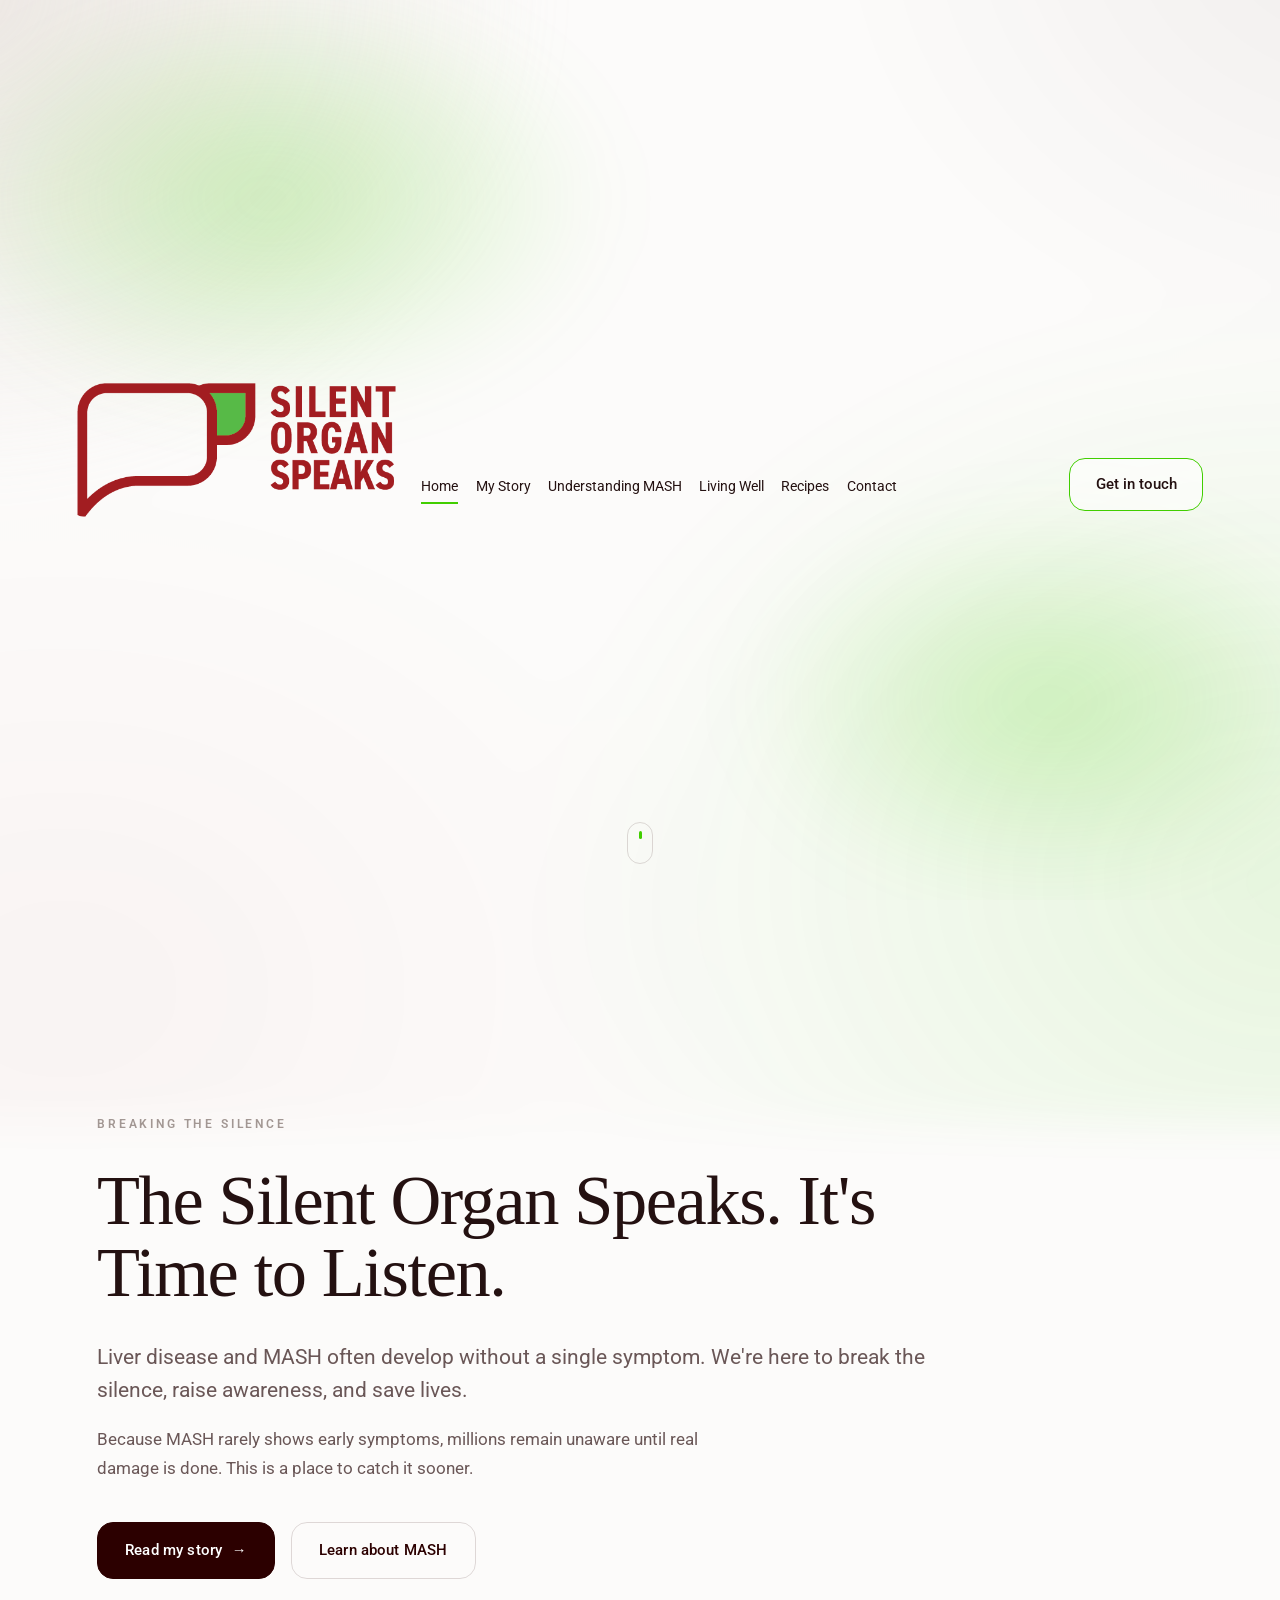
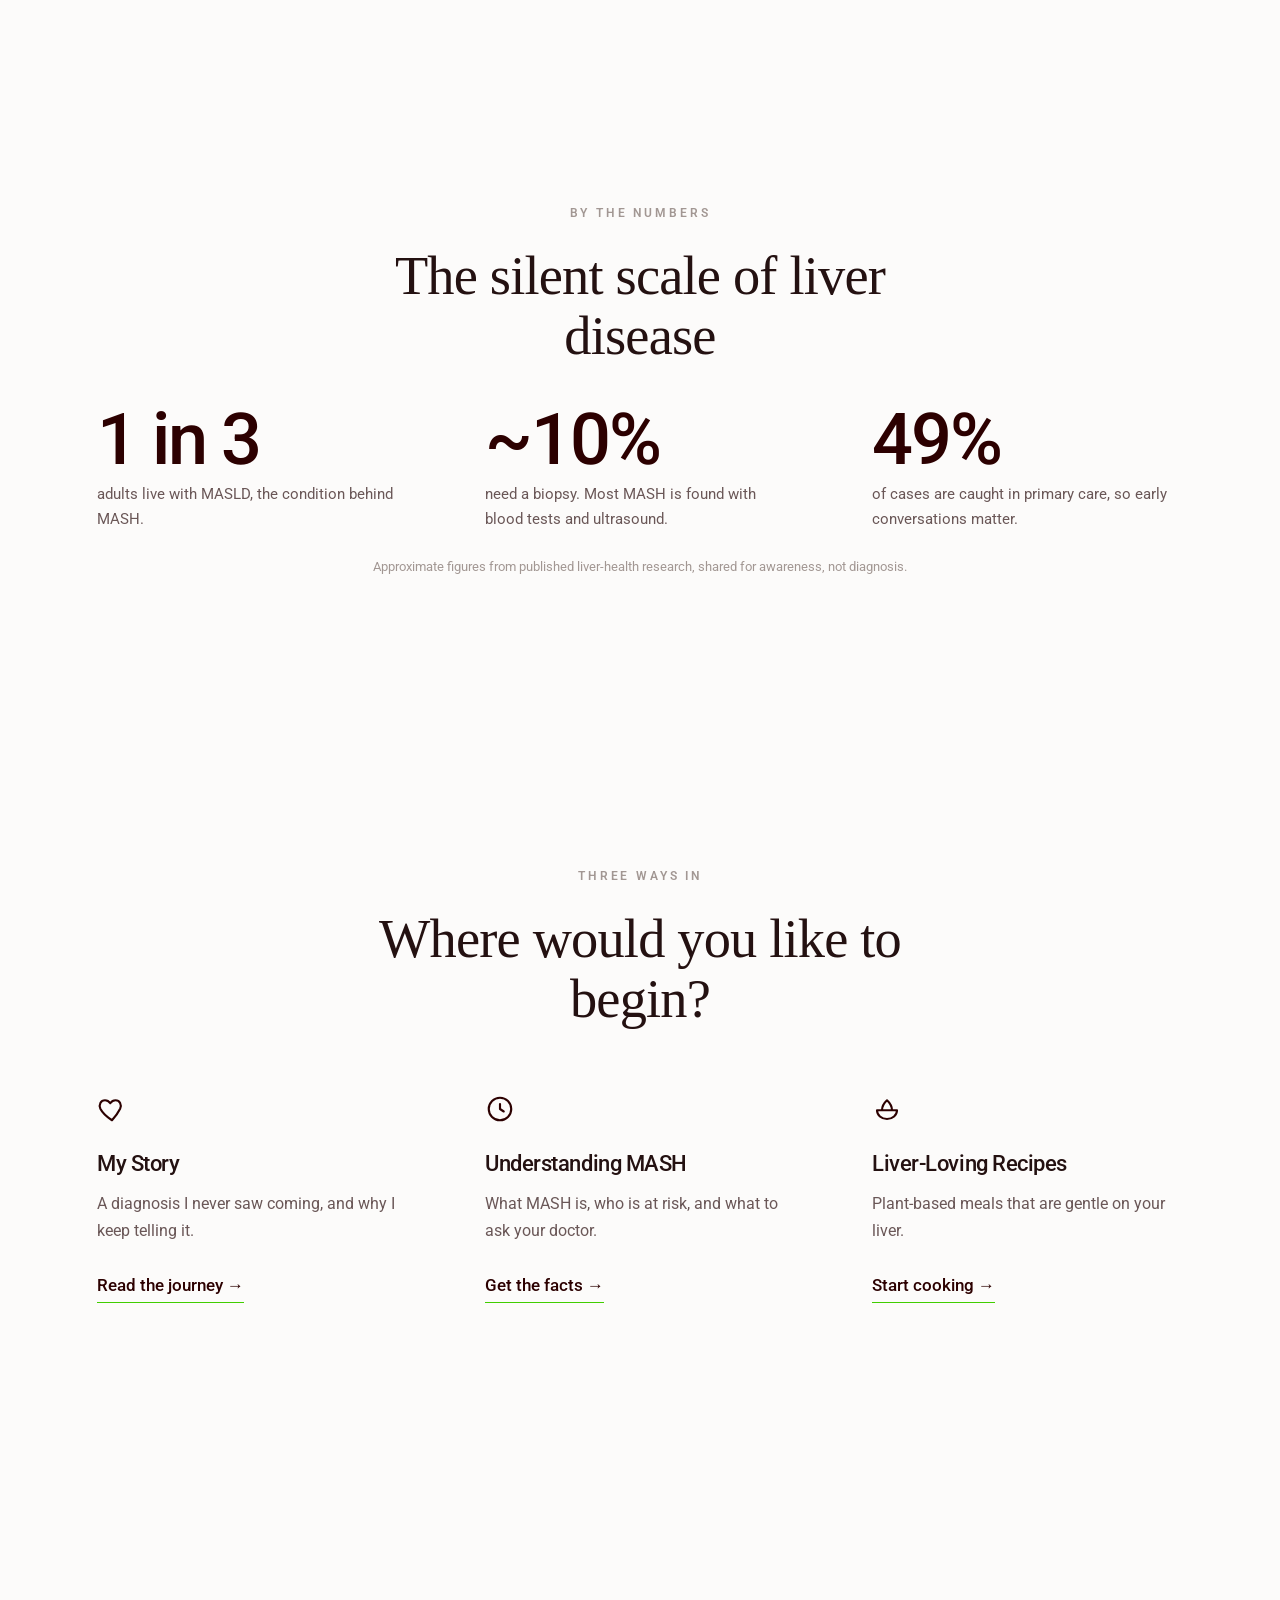
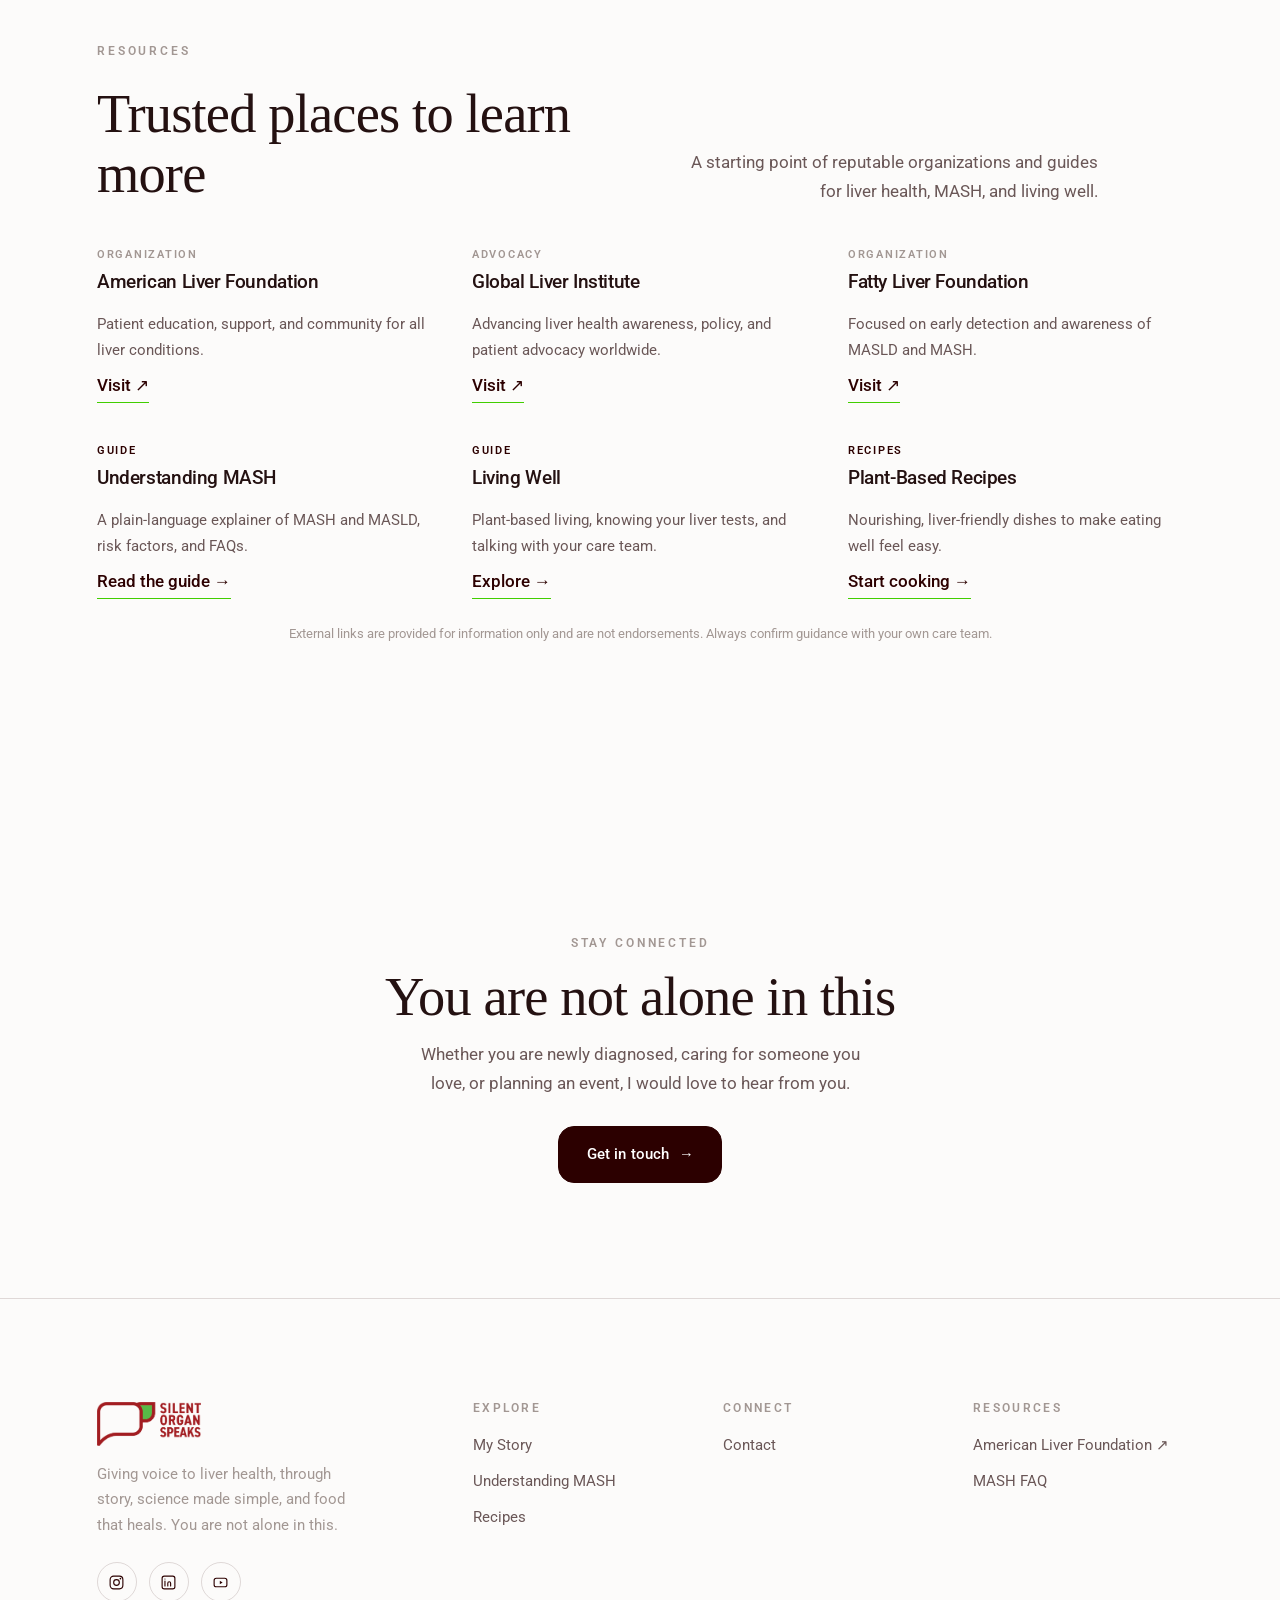
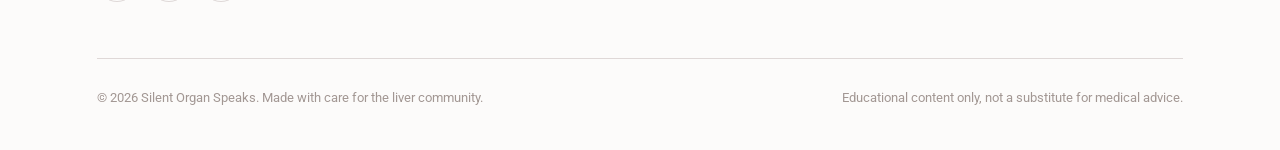
==== commit 78cb91f8: "Strip the site down to a minimal, borderless layout Visual pass: - Remove every card, box, and borde" ====
--- a/index.html
+++ b/index.html
@@ -59,12 +59,12 @@
     <!-- ===================== HERO (split) ===================== -->
     <section class="hero">
       <div class="wrap">
-        <div class="hero-grid">
-          <div class="hero__inner" style="max-width: none;">
+        <div>
+          <div class="hero__inner">
             <span class="eyebrow reveal">Breaking the silence</span>
-            <h1 class="display reveal" id="hero-headline" data-delay="1" style="font-size: clamp(2.4rem, 5vw, 4.2rem);">The Silent Organ Speaks. It's Time to Listen.</h1>
+            <h1 class="display reveal" id="hero-headline" data-delay="1" style="font-size: clamp(2.6rem, 5.5vw, 4.6rem);">The Silent Organ Speaks. It's Time to Listen.</h1>
             <p class="lede reveal" id="hero-subhead" data-delay="2">Liver disease and MASH often develop without a single symptom. We're here to break the silence, raise awareness, and save lives.</p>
-            <p class="reveal" id="hero-intro" data-delay="3" style="color: var(--ink-soft); max-width: 62ch;">The liver works tirelessly behind the scenes, often giving no warning signs when something is wrong. Because liver disease and Metabolic Dysfunction-Associated Steatohepatitis (MASH) rarely show early symptoms, millions of people remain unaware until significant damage has occurred. Silent Organ Speaks was created to give a voice to a silent condition, bringing critical education, early detection resources, and patient advocacy into the light.</p>
+            <p class="reveal" id="hero-intro" data-delay="3" style="color: var(--ink-soft); max-width: 62ch;">Because MASH rarely shows early symptoms, millions remain unaware until real damage is done. This is a place to catch it sooner.</p>
             <div class="hero__actions reveal" data-delay="4">
               <a href="story.html" class="btn btn--primary">Read my story <span class="arrow">→</span></a>
               <a href="mash.html" class="btn btn--ghost">Learn about MASH</a>
@@ -76,17 +76,17 @@
               {
                 h: "The Silent Organ Speaks. It's Time to Listen.",
                 s: "Liver disease and MASH often develop without a single symptom. We're here to break the silence, raise awareness, and save lives.",
-                i: "The liver works tirelessly behind the scenes, often giving no warning signs when something is wrong. Because liver disease and Metabolic Dysfunction-Associated Steatohepatitis (MASH) rarely show early symptoms, millions of people remain unaware until significant damage has occurred. Silent Organ Speaks was created to give a voice to a silent condition, bringing critical education, early detection resources, and patient advocacy into the light."
+                i: "Because MASH rarely shows early symptoms, millions remain unaware until real damage is done. This is a place to catch it sooner."
               },
               {
                 h: "Giving Voice to a Silent Condition",
                 s: "Connecting patients, advocates, and answers in the fight against silent liver disease and MASH.",
-                i: "When a disease doesn't speak through symptoms, we have to speak for it. For millions living with or at risk of MASH and liver disease, the journey begins with awareness. Here, you'll find empowered patient stories, practical resources, and a community dedicated to ensuring no one has to navigate a quiet diagnosis alone."
+                i: "When a disease doesn't speak through symptoms, we have to speak for it. No one should navigate a quiet diagnosis alone."
               },
               {
                 h: "No Symptoms Doesn't Mean No Action",
                 s: "Uncovering MASH and liver disease before it's too late.",
-                i: "Liver disease doesn't make noise until it reaches advanced stages. That's why proactive awareness and early screening are our best tools. Silent Organ Speaks is dedicated to turning silence into action by advocating for early detection, sharing life-saving facts, and empowering you to take charge of your liver health today."
+                i: "Liver disease stays quiet until it is advanced. Awareness and early screening are the best tools we have."
               }
             ];
             var o = opts[Math.floor(Math.random() * opts.length)];
@@ -98,14 +98,6 @@
             if (I) I.textContent = o.i;
           })();
           </script>
-          <div class="hero-media reveal" data-delay="2">
-            <div class="ph ph--plum">
-              <div class="stack center" style="padding:2rem;">
-                <svg class="ph__ico" viewBox="0 0 24 24" fill="none"><circle cx="12" cy="8" r="4" stroke="currentColor" stroke-width="1.5"/><path d="M4 20c0-4 3.6-6 8-6s8 2 8 6" stroke="currentColor" stroke-width="1.5" stroke-linecap="round"/></svg>
-                <span class="ph__label">Add a hero photo of you</span>
-              </div>
-            </div>
-          </div>
         </div>
       </div>
     </section>
@@ -120,24 +112,18 @@
         <div class="stat-row">
           <div class="stat-cell reveal">
             <div class="stat-cell__num">1 in 3</div>
-            <span class="eyebrow">MASH prevalence</span>
-            <h3>Adults affected globally</h3>
-            <p>Around 33 to 38% of adults live with MASLD, and roughly 15 million U.S. adults have progressed to MASH, its more severe form.</p>
+            <p>adults live with MASLD, the condition behind MASH.</p>
           </div>
           <div class="stat-cell reveal" data-delay="1">
             <div class="stat-cell__num">~10%</div>
-            <span class="eyebrow">Testing &amp; diagnostics</span>
-            <h3>Undergo a liver biopsy</h3>
-            <p>Most MASH is now assessed with blood tests like FIB-4 and ultrasound. Only about 10% need a biopsy, so early detection leans on noninvasive tests.</p>
+            <p>need a biopsy. Most MASH is found with blood tests and ultrasound.</p>
           </div>
           <div class="stat-cell reveal" data-delay="2">
             <div class="stat-cell__num">49%</div>
-            <span class="eyebrow">Provider engagement</span>
-            <h3>Diagnosed in primary care</h3>
-            <p>Nearly half of cases are caught in primary care. Yet fewer than 5% of at-risk patients get metabolic screening first, so earlier conversations matter.</p>
-          </div>
-        </div>
-        <p class="center form__note reveal" style="margin-top: 1.5rem;">Figures are approximate and drawn from published liver-health research, shared for awareness, not diagnosis.</p>
+            <p>of cases are caught in primary care, so early conversations matter.</p>
+          </div>
+        </div>
+        <p class="center form__note reveal" style="margin-top: 1.5rem;">Approximate figures from published liver-health research, shared for awareness, not diagnosis.</p>
       </div>
     </section>
 
@@ -147,7 +133,7 @@
         <div class="center stack reveal" style="max-width: 640px; margin-inline: auto;">
           <span class="eyebrow" style="justify-content:center;">Three ways in</span>
           <h2>Where would you like to begin?</h2>
-          <p class="lede">Whether you're newly diagnosed, caring for someone you love, or a clinician looking to listen, there's a doorway here for you.</p>
+          
         </div>
         <div class="pillars" style="margin-top: clamp(2.5rem,5vw,4rem);">
           <article class="pillar reveal" data-delay="1">
@@ -155,7 +141,7 @@
               <svg viewBox="0 0 24 24" fill="none"><path d="M12 21s-7-4.6-9.3-9.2C1.2 8.6 3 5 6.4 5c2 0 3.4 1.2 4.2 2.4C11.4 6.2 12.8 5 14.8 5c3.4 0 5.2 3.6 3.7 6.8C16.2 16.4 12 21 12 21z" stroke="currentColor" stroke-width="1.7" stroke-linejoin="round"/></svg>
             </div>
             <h3>My Story</h3>
-            <p>From a diagnosis I never saw coming to a mission to help others. The honest version, and why I keep telling it.</p>
+            <p>A diagnosis I never saw coming, and why I keep telling it.</p>
             <a href="story.html" class="link-arrow">Read the journey →</a>
           </article>
           <article class="pillar reveal" data-delay="2">
@@ -163,7 +149,7 @@
               <svg viewBox="0 0 24 24" fill="none"><path d="M12 3a9 9 0 100 18 9 9 0 000-18z" stroke="currentColor" stroke-width="1.7"/><path d="M12 8v4l3 2" stroke="currentColor" stroke-width="1.7" stroke-linecap="round" stroke-linejoin="round"/></svg>
             </div>
             <h3>Understanding MASH</h3>
-            <p>What MASH and MASLD actually are, who's at risk, and the questions worth asking your doctor, in plain, human language.</p>
+            <p>What MASH is, who is at risk, and what to ask your doctor.</p>
             <a href="mash.html" class="link-arrow">Get the facts →</a>
           </article>
           <article class="pillar reveal" data-delay="3">
@@ -171,93 +157,9 @@
               <svg viewBox="0 0 24 24" fill="none"><path d="M4 13c0 4 3.6 7 8 7s8-3 8-7H4z" stroke="currentColor" stroke-width="1.7" stroke-linejoin="round"/><path d="M8 13c0-3 1.8-6 4-8 2.2 2 4 5 4 8" stroke="currentColor" stroke-width="1.7" stroke-linejoin="round"/></svg>
             </div>
             <h3>Liver-Loving Recipes</h3>
-            <p>Nourishing, fully plant-based meals that are as generous as they are gentle on your liver. Food as everyday medicine.</p>
+            <p>Plant-based meals that are gentle on your liver.</p>
             <a href="recipes.html" class="link-arrow">Start cooking →</a>
           </article>
-        </div>
-      </div>
-    </section>
-
-    <!-- ===================== FEATURE 1 · MY STORY ===================== -->
-    <section class="section">
-      <div class="wrap">
-        <div class="feature">
-          <div class="feature__media reveal">
-            <div class="ph ph--plum"><span class="ph__label">Add a photo of you</span></div>
-          </div>
-          <div class="stack reveal" data-delay="1">
-            <span class="feature__num">01 · My Story</span>
-            <h2>"Fatty liver" sounded manageable. It wasn't.</h2>
-            <p class="lede">I didn't feel sick, that's the terrifying part. By the time I had answers, my condition had progressed to liver fibrosis stage 3, and I was facing advanced scarring, an uncertain future, and a deep sense of isolation.</p>
-            <p style="color: var(--ink-soft);">I turned that fear into a mission: to learn everything, change how I live, and stand up so the next person catches it sooner.</p>
-            <div style="margin-top:0.5rem;"><a href="story.html" class="btn btn--primary">Read my full story <span class="arrow">→</span></a></div>
-          </div>
-        </div>
-      </div>
-    </section>
-
-    <!-- ===================== FEATURE 2 · MASH ===================== -->
-    <section class="section">
-      <div class="wrap">
-        <div class="feature feature--flip">
-          <div class="feature__media reveal">
-            <div class="ph ph--sage"><span class="ph__label">Optional illustration</span></div>
-          </div>
-          <div class="stack reveal" data-delay="1">
-            <span class="feature__num">02 · Understanding MASH</span>
-            <h2>A silent condition, explained in plain language.</h2>
-            <p class="lede">MASH, metabolic dysfunction-associated steatohepatitis, is one of the fastest-growing liver conditions in the world, and most people who have it don't know yet.</p>
-            <div class="grid two" style="gap:1rem; margin-top:0.5rem;">
-              <div class="fact"><h3 style="font-size:1.1rem;">What it is</h3><p>Fat in the liver, plus inflammation and cell damage.</p></div>
-              <div class="fact" style="border-color: rgba(168,5,5,0.25);"><h3 style="font-size:1.1rem;">Why it matters</h3><p>Left unchecked it can progress, caught early, the liver can heal.</p></div>
-            </div>
-            <div style="margin-top:0.5rem;"><a href="mash.html" class="btn btn--primary">Understand MASH <span class="arrow">→</span></a></div>
-          </div>
-        </div>
-      </div>
-    </section>
-
-    <!-- ===================== FEATURE 3 · RECIPES ===================== -->
-    <section class="section">
-      <div class="wrap">
-        <div class="feature">
-          <div class="feature__media reveal">
-            <div class="ph ph--sage"><span class="ph__label">Recipe photo</span></div>
-          </div>
-          <div class="stack reveal" data-delay="1">
-            <span class="feature__num">03 · Recipes</span>
-            <h2>Food that loves your liver back.</h2>
-            <p class="lede">Simple, colorful, fully plant-based dishes, lower in added sugar and refined carbs, rich in fiber, plant protein, healthy fats, and flavor.</p>
-            <div class="recipe__tags" style="margin-top:0.25rem;">
-              <span class="tag">High fiber</span><span class="tag tag--amber">Omega-3</span><span class="tag">No added sugar</span><span class="tag tag--amber">Plant-forward</span>
-            </div>
-            <div style="margin-top:0.75rem;"><a href="recipes.html" class="btn btn--primary">Browse recipes <span class="arrow">→</span></a></div>
-          </div>
-        </div>
-      </div>
-    </section>
-
-    <!-- ===================== STATS ===================== -->
-    <section class="section">
-      <div class="wrap">
-        <div class="panel panel--cream reveal">
-          <div class="stats">
-            <div class="center"><div class="stat__num">50+</div><p class="stat__lbl" style="margin-inline:auto;">talks shared with patients, caregivers, and clinicians</p></div>
-            <div class="center"><div class="stat__num">1 goal</div><p class="stat__lbl" style="margin-inline:auto;">to help even one person catch liver disease sooner</p></div>
-            <div class="center"><div class="stat__num">You</div><p class="stat__lbl" style="margin-inline:auto;">are not alone in this, that's the whole point of this space</p></div>
-          </div>
-        </div>
-      </div>
-    </section>
-
-    <!-- ===================== TESTIMONIAL ===================== -->
-    <section class="section section--tight">
-      <div class="wrap">
-        <div class="center reveal" style="max-width: 900px; margin-inline:auto;">
-          <blockquote class="quote">
-            <span class="quote__mark">“</span>She made an entire auditorium understand what a lab result never could.
-            <cite class="cite">Event organizer, patient summit</cite>
-          </blockquote>
         </div>
       </div>
     </section>
--- a/assets/css/styles.css
+++ b/assets/css/styles.css
@@ -58,6 +58,7 @@
   --gutter: clamp(1.5rem, 6vw, 5rem);
   --radius: 0px;
   --radius-lg: 0px;
+  --radius-btn: 16px;   /* all buttons */
 
   /* Shadows removed for a flat, minimal surface treatment */
   --shadow-sm: none;
@@ -151,8 +152,8 @@
 
 /* ---- Layout ---- */
 .wrap { width: 100%; max-width: var(--maxw); margin-inline: auto; padding-inline: var(--gutter); }
-.section { padding-block: clamp(5rem, 11vw, 10rem); position: relative; }
-.section--tight { padding-block: clamp(3.5rem, 7vw, 6rem); }
+.section { padding-block: clamp(6rem, 13vw, 12rem); position: relative; }
+.section--tight { padding-block: clamp(4.5rem, 9vw, 8rem); }
 .section--line { border-top: 1px solid var(--line-soft); }
 .center { text-align: center; }
 .stack > * + * { margin-top: 1.35rem; }
@@ -165,7 +166,7 @@
 .btn {
   display: inline-flex; align-items: center; gap: 0.6rem;
   padding: 0.95rem 1.7rem;
-  border-radius: var(--radius);
+  border-radius: var(--radius-btn);
   font-weight: 500; font-size: 0.92rem; letter-spacing: 0.01em;
   border: 1px solid transparent;
   transition: background .3s var(--ease), color .3s var(--ease), border-color .3s var(--ease);
@@ -185,6 +186,7 @@
 
 .link-arrow {
   display: inline-flex; align-items: center; gap: 0.5rem;
+  width: fit-content; align-self: flex-start;
   font-weight: 500; color: var(--mahogany);
   padding-bottom: 2px;
   border-bottom: 1px solid var(--lime);
@@ -212,7 +214,7 @@
 .brand { display: flex; align-items: center; gap: 0.65rem; font-family: var(--sans); font-size: 1.18rem; font-weight: 600; letter-spacing: -0.01em; white-space: nowrap; flex: none; line-height: 1.05; }
 .brand__mark { width: 42px; height: auto; flex: none; }
 /* Real logo image (nav + footer) */
-.brand-logo { height: clamp(84px, 9.5vw, 132px); width: auto; display: block; transition: height .4s var(--ease); }
+.brand-logo { height: clamp(84px, 9.5vw, 132px); width: auto; max-width: none; object-fit: contain; display: block; transition: height .4s var(--ease); }
 .nav.scrolled .brand-logo { height: 44px; }
 /* Footer uses the white logo variant — sits directly on the dark background */
 .footer .brand-logo { height: 44px; }
@@ -246,6 +248,7 @@
 .hero { position: relative; padding-top: clamp(9rem, 17vw, 13rem); padding-bottom: clamp(4rem, 8vw, 7rem); overflow: hidden; }
 .hero__inner { position: relative; z-index: 2; max-width: 900px; }
 .hero .display { margin-block: 1.75rem 2rem; }
+.hero__inner > p + p { margin-top: 1.1rem; }
 .hero__actions { display: flex; flex-wrap: wrap; gap: 1rem; margin-top: 2.5rem; }
 .hero__scroll { margin-top: 4rem; display: inline-flex; align-items: center; gap: 0.7rem; font-size: 0.78rem; letter-spacing: 0.18em; text-transform: uppercase; color: var(--ink-faint); font-weight: 500; }
 .hero__scroll .dot { width: 34px; height: 34px; border: 1px solid var(--line); border-radius: 50%; display: grid; place-items: center; }
@@ -287,22 +290,16 @@
 .feature__num { font-family: var(--sans); font-weight: 600; font-size: 0.74rem; letter-spacing: 0.22em; text-transform: uppercase; color: var(--ink-faint); background: transparent; padding: 0; border-radius: 0; display: inline-block; }
 
 /* Minimal numbered stat row (replaces donut rings) */
-.stat-row { display: grid; grid-template-columns: repeat(3, 1fr); gap: 0; border-top: 1px solid var(--line); }
+.stat-row { display: grid; grid-template-columns: repeat(3, 1fr); gap: clamp(2.5rem, 6vw, 5rem); }
 .stat-cell {
-  padding: clamp(2rem, 4vw, 3rem) clamp(1.25rem, 2.5vw, 2.25rem);
-  border-bottom: 1px solid var(--line);
-  border-right: 1px solid var(--line);
-  display: flex; flex-direction: column; gap: 0.5rem;
-}
-.stat-cell:nth-child(3n) { border-right: 0; }
+  padding: 0;
+  display: flex; flex-direction: column; gap: 0.4rem;
+}
 .stat-cell__num { font-family: var(--sans); font-weight: 500; font-size: clamp(2.8rem, 6vw, 4.5rem); line-height: 1; letter-spacing: -0.03em; color: var(--mahogany); }
 .stat-cell .eyebrow { margin-top: 0.35rem; }
 .stat-cell h3 { font-size: 1.1rem; font-weight: 500; }
 .stat-cell p { color: var(--ink-soft); font-size: 0.92rem; }
-@media (max-width: 820px) {
-  .stat-row { grid-template-columns: 1fr; }
-  .stat-cell { border-right: 0; }
-}
+@media (max-width: 820px) { .stat-row { grid-template-columns: 1fr; } }
 
 /* Legacy donut-ring stat cards — flattened fallback (kept for safety) */
 .stat-cards { display: grid; grid-template-columns: repeat(3, 1fr); gap: 0; border-top: 1px solid var(--line); }
@@ -330,15 +327,11 @@
 /* ==========================================================================
    Sections & cards
    ========================================================================== */
-.pillars { display: grid; gap: 0; grid-template-columns: repeat(3,1fr); border-top: 1px solid var(--line); }
+.pillars { display: grid; gap: clamp(2.5rem, 6vw, 5rem); grid-template-columns: repeat(3,1fr); }
 .pillar {
-  background: transparent; border-radius: 0; padding: clamp(2rem, 3.5vw, 3rem);
-  border-bottom: 1px solid var(--line); border-right: 1px solid var(--line);
-  transition: background .4s var(--ease);
-  display: flex; flex-direction: column; gap: 1rem; min-height: 100%;
-}
-.pillars .pillar:nth-child(3n) { border-right: 0; }
-.pillar:hover { background: var(--dust-2); }
+  background: transparent; border-radius: 0; padding: 0;
+  display: flex; flex-direction: column; gap: 0.9rem; min-height: 100%;
+}
 .pillar__ico { width: auto; height: auto; border-radius: 0; display: block; color: var(--mahogany) !important; background: transparent !important; flex: none; margin-bottom: 0.25rem; }
 .pillar__ico svg { width: 30px; height: 30px; }
 .pillar h3 { font-size: 1.4rem; font-weight: 500; }
@@ -364,29 +357,25 @@
 /* Recipe cards */
 .recipe-grid { display: grid; grid-template-columns: repeat(3,1fr); gap: clamp(1.75rem,3.5vw,2.75rem); }
 .recipe {
-  background: transparent; border-radius: 0; overflow: hidden;
-  border: 1px solid var(--line);
+  background: transparent; border-radius: 0;
   display: flex; flex-direction: column;
-  transition: border-color .4s var(--ease);
-}
-.recipe:hover { border-color: var(--mahogany); }
+}
 .recipe .ph { border-radius: 0; min-height: 210px; border: 0; border-bottom: 1px solid var(--line); }
-.recipe__body { padding: 1.5rem 1.6rem 1.85rem; display: flex; flex-direction: column; gap: 0.8rem; flex: 1; }
+.recipe__body { padding: 0; display: flex; flex-direction: column; gap: 0.8rem; flex: 1; }
 .recipe__tags { display: flex; flex-wrap: wrap; gap: 0.5rem; }
-.tag { font-size: 0.68rem; font-weight: 600; letter-spacing: 0.12em; text-transform: uppercase; padding: 0.32rem 0.7rem; border-radius: 0; background: transparent; border: 1px solid var(--line); color: var(--ink-soft); }
-.tag--amber { background: transparent; border-color: var(--mahogany); color: var(--mahogany); }
+.tag { font-size: 0.68rem; font-weight: 600; letter-spacing: 0.16em; text-transform: uppercase; padding: 0; border-radius: 0; background: transparent; border: 0; color: var(--ink-faint); }
+.tag--amber { background: transparent; color: var(--mahogany); }
 .recipe h3 { font-size: 1.25rem; font-weight: 500; }
 .recipe__meta { display: flex; gap: 1.25rem; margin-top: auto; padding-top: 0.75rem; font-size: 0.82rem; color: var(--ink-faint); font-weight: 400; }
 .recipe__meta span { display: inline-flex; align-items: center; gap: 0.35rem; }
 
 /* Info / fact cards */
 .fact {
-  background: transparent; border-radius: 0; padding: clamp(1.75rem,2.5vw,2.25rem);
-  border: 1px solid var(--line); height: 100%;
+  background: transparent; border-radius: 0; padding: 0; height: 100%;
 }
 .fact h3 { font-size: 1.2rem; margin-bottom: 0.6rem; font-weight: 500; }
 .fact p { color: var(--ink-soft); font-size: 0.96rem; }
-.fact__badge { width: 42px; height: 42px; border-radius: 0; background: transparent; border: 1px solid var(--line); color: var(--mahogany); display: grid; place-items: center; font-family: var(--serif); font-size: 1.15rem; margin-bottom: 1rem; }
+.fact__badge { width: auto; height: auto; border-radius: 0; background: transparent; border: 0; color: var(--ink-faint); display: block; text-align: left; font-family: var(--serif); font-size: 1.05rem; margin-bottom: 0.75rem; }
 
 /* Timeline */
 .timeline { position: relative; padding-left: 2.5rem; }
@@ -414,10 +403,10 @@
 .event p { color: var(--ink-soft); font-size: 0.92rem; margin-top: 0.2rem; }
 
 /* Feature panels — light, hairline-framed (stripped-back treatment) */
-.panel { border-radius: 0; padding: clamp(2.75rem, 6vw, 5.5rem); position: relative; overflow: hidden; }
-.panel--plum, .panel--sage { background: var(--dust-2); color: var(--ink-soft); border: 1px solid var(--line); }
+.panel { border-radius: 0; padding: 0; position: relative; }
+.panel--plum, .panel--sage { background: transparent; color: var(--ink-soft); border: 0; }
 .panel--plum h2, .panel--plum h3, .panel--sage h2, .panel--sage h3 { color: var(--ink); }
-.panel--cream { background: var(--white); border: 1px solid var(--line); }
+.panel--cream { background: transparent; border: 0; }
 /* Neutralize any legacy light-on-dark inline colors inside these now-light panels */
 .panel--plum .eyebrow, .panel--sage .eyebrow { color: var(--ink-faint) !important; }
 .panel--plum p, .panel--sage p { color: var(--ink-soft) !important; }
@@ -439,10 +428,10 @@
 .field { display: grid; gap: 0.4rem; }
 .field label { font-size: 0.78rem; font-weight: 500; letter-spacing: 0.08em; text-transform: uppercase; color: var(--ink-soft); }
 .field input, .field textarea, .field select {
-  padding: 0.9rem 1.1rem; border-radius: 0; border: 1px solid var(--line);
-  background: var(--white); font: inherit; color: var(--ink); transition: border-color .25s var(--ease);
-}
-.field input:focus, .field textarea:focus, .field select:focus { outline: none; border-color: var(--mahogany); box-shadow: none; }
+  padding: 0.7rem 0; border-radius: 0; border: 0; border-bottom: 1px solid var(--line);
+  background: transparent; font: inherit; color: var(--ink); transition: border-color .25s var(--ease);
+}
+.field input:focus, .field textarea:focus, .field select:focus { outline: none; border-bottom-color: var(--mahogany); box-shadow: none; }
 .field textarea { min-height: 140px; resize: vertical; }
 .form__note { font-size: 0.82rem; color: var(--ink-faint); }
 
@@ -460,7 +449,7 @@
 .acc__body p { padding-bottom: 1.5rem; color: var(--ink-soft); }
 
 /* Disclaimer */
-.disclaimer { background: var(--dust-2); border-radius: 0; border: 1px solid var(--line); padding: 1.5rem 1.75rem; font-size: 0.9rem; color: var(--ink-soft); display: flex; gap: 1rem; align-items: flex-start; }
+.disclaimer { background: transparent; border-radius: 0; border: 0; padding: 0; font-size: 0.9rem; color: var(--ink-soft); display: flex; gap: 1rem; align-items: flex-start; }
 .disclaimer svg { flex: none; width: 24px; height: 24px; color: var(--inferno); margin-top: 2px; }
 
 /* ==========================================================================
@@ -493,7 +482,7 @@
 /* ==========================================================================
    Page hero (interior pages)
    ========================================================================== */
-.page-hero { padding-top: clamp(9.5rem, 16vw, 13rem); padding-bottom: clamp(3rem, 6vw, 5rem); position: relative; overflow: hidden; border-bottom: 1px solid var(--line-soft); }
+.page-hero { padding-top: clamp(9.5rem, 16vw, 13rem); padding-bottom: clamp(3.5rem, 7vw, 6rem); position: relative; overflow: hidden; }
 .page-hero__inner { position: relative; z-index: 2; max-width: 820px; }
 .page-hero .display { font-size: clamp(2.75rem, 7vw, 5.25rem); margin-block: 1.5rem 1.5rem; }
 
@@ -547,12 +536,14 @@
   z-index: 2;
   display: flex;
   align-items: flex-end;
-  gap: clamp(1.25rem, 3vw, 3rem);
+  gap: clamp(1rem, 2vw, 2.1rem);
   width: 100%;
   will-change: transform, opacity;
 }
-.intro__brand img { height: clamp(76px, 12vw, 178px); width: auto; }
-.intro__links { display: flex; align-items: center; flex-wrap: nowrap; flex-shrink: 0; gap: clamp(0.85rem, 1.6vw, 1.75rem); padding-bottom: 0.85rem; }
+.intro .wrap { max-width: 1340px; }
+.intro__brand { flex: none; }
+.intro__brand img { height: clamp(76px, 10.5vw, 164px); width: auto; max-width: none; object-fit: contain; }
+.intro__links { display: flex; align-items: center; flex-wrap: wrap; row-gap: 0.6rem; gap: clamp(0.8rem, 1.35vw, 1.55rem); padding-bottom: 0.85rem; }
 .intro__links a { position: relative; white-space: nowrap; font-size: clamp(0.88rem, 1.05vw, 1rem); font-weight: 400; color: var(--ink); padding-bottom: 5px; }
 .intro__links a::after {
   content: ""; position: absolute; left: 0; bottom: 0; height: 2px; width: 0;
@@ -562,7 +553,7 @@
 .intro__cta {
   margin-left: auto; margin-bottom: 0.4rem; flex: none;
   display: inline-flex; align-items: center; justify-content: center;
-  padding: 0.8rem 1.6rem; border-radius: 100px;
+  padding: 0.8rem 1.6rem; border-radius: var(--radius-btn);
   border: 1.5px solid var(--lime); background: rgba(255,255,255,0.55);
   color: var(--ink); font-weight: 500; font-size: 0.94rem; white-space: nowrap;
   transition: background .3s var(--ease), color .3s var(--ease), border-color .3s var(--ease);
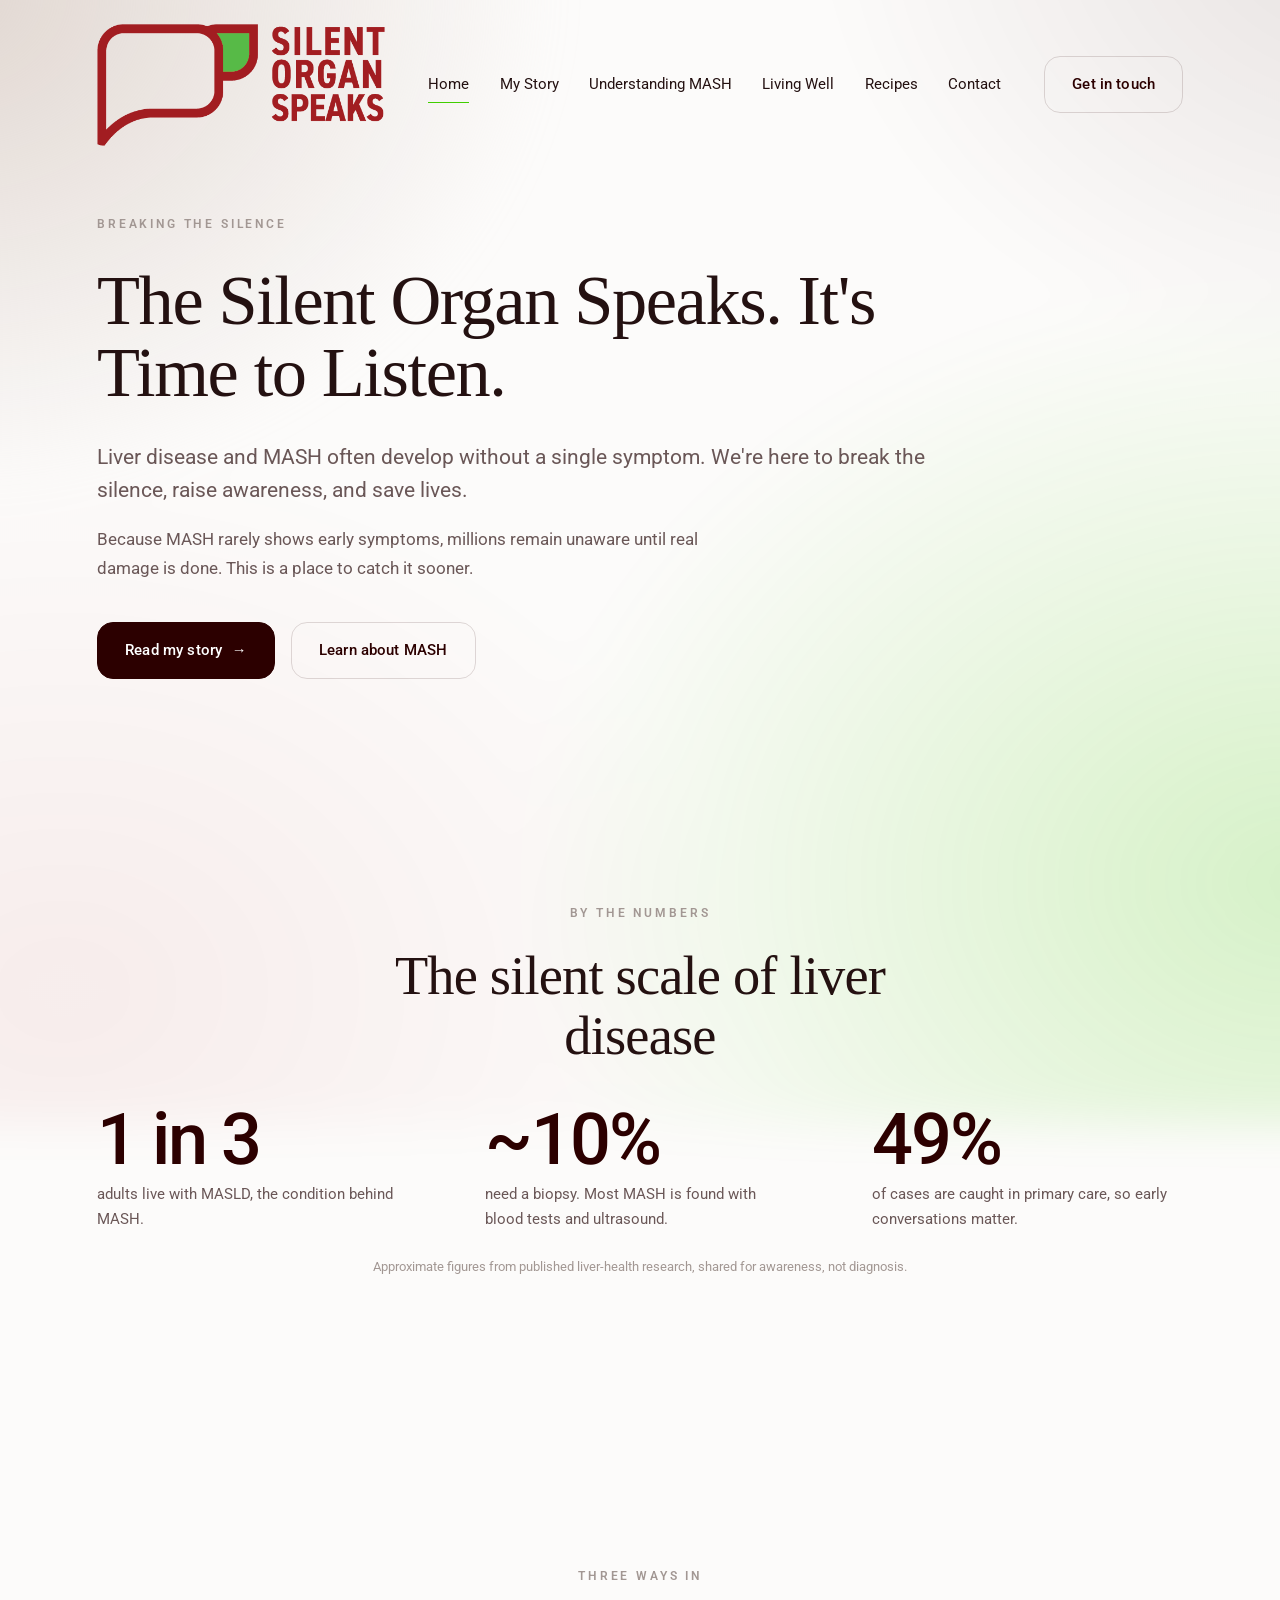
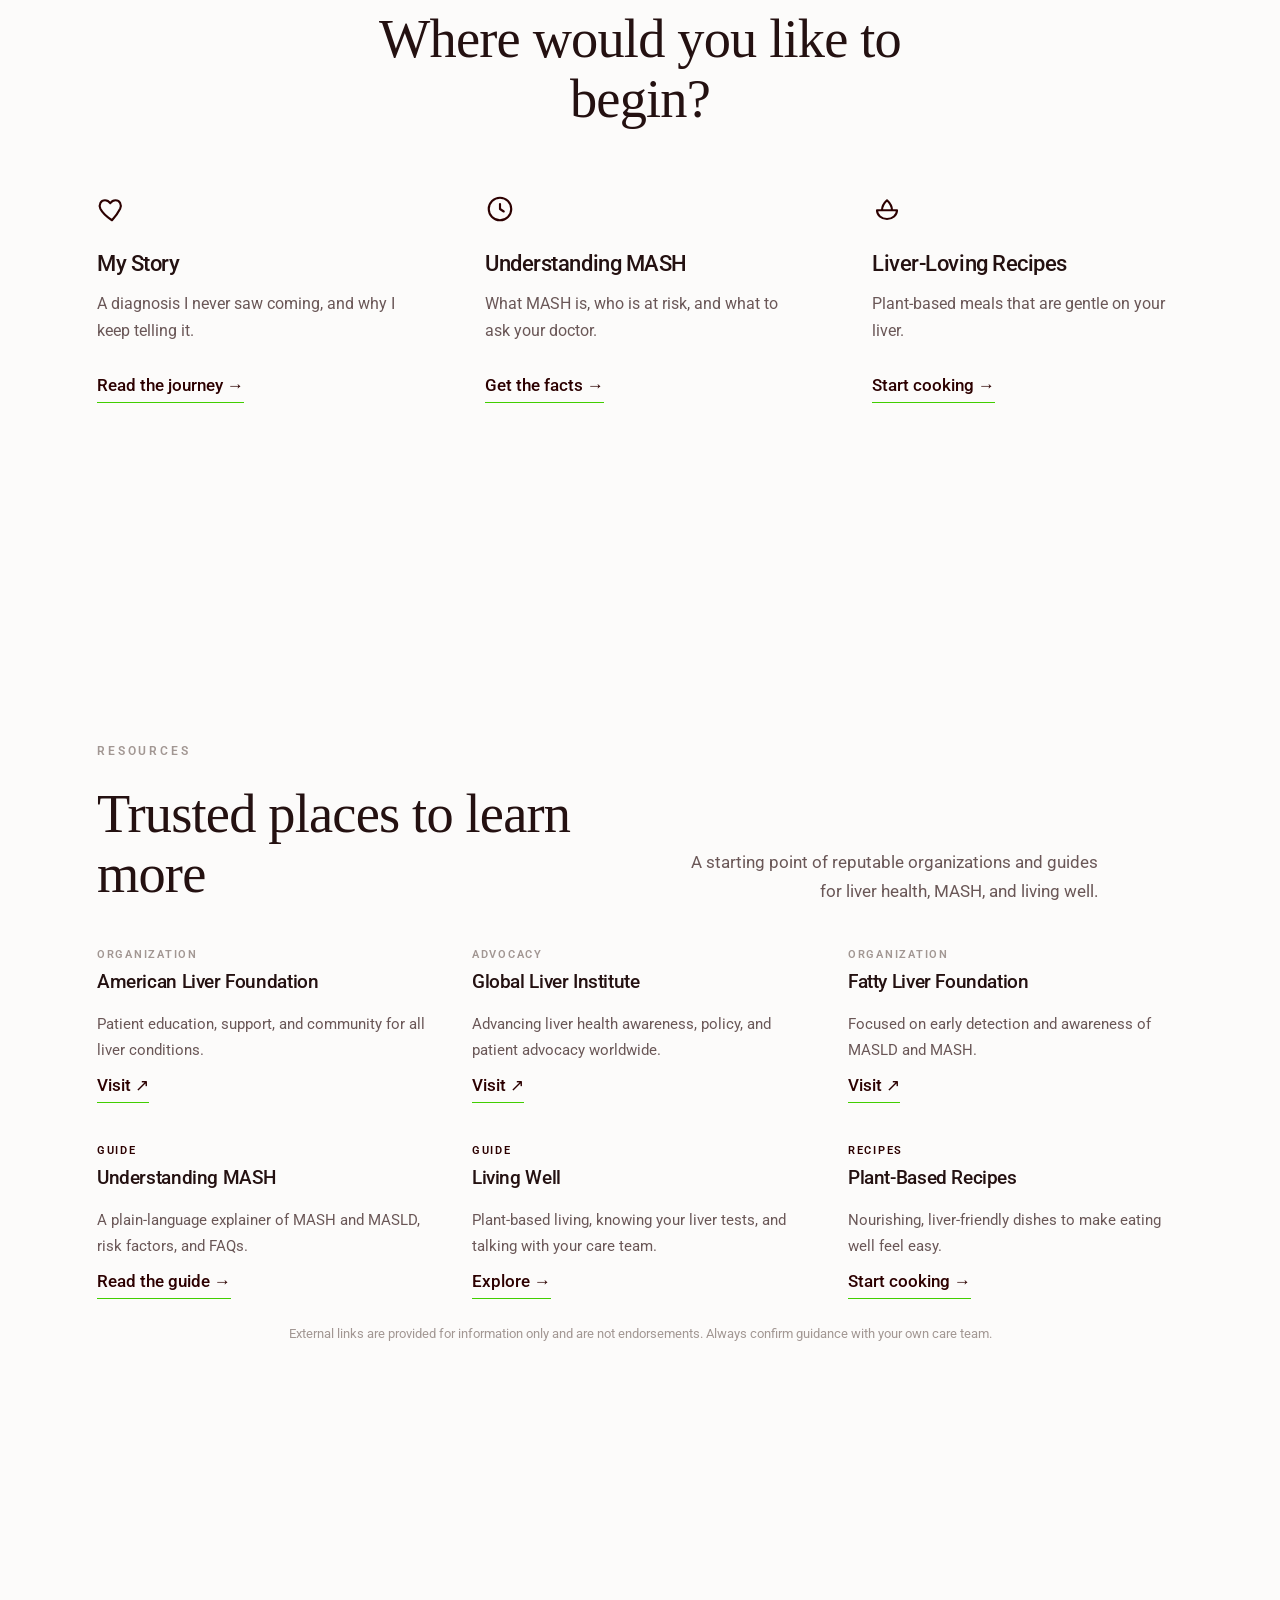
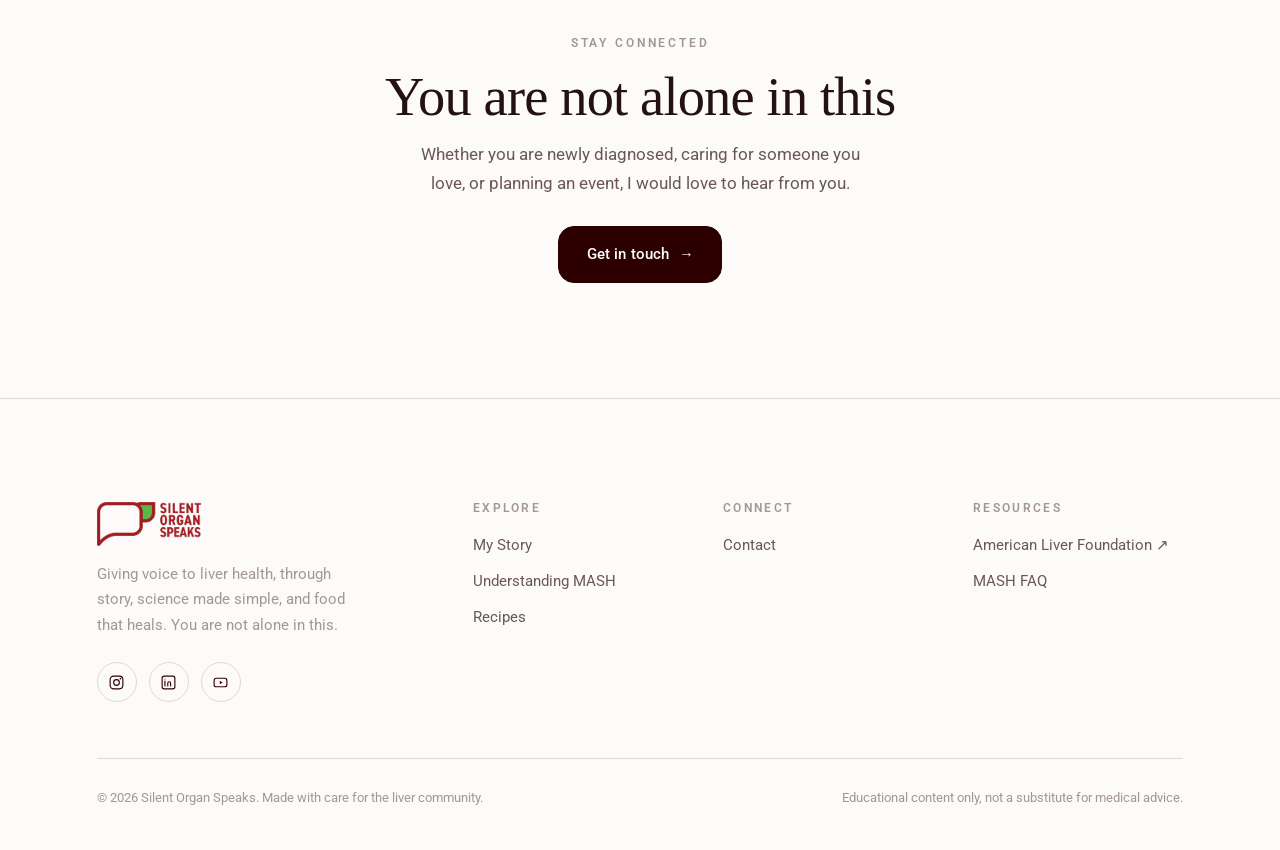
==== commit 473847ac: "Remove the full-screen intro curtain from the homepage Drop the 100vh opening lockup: its section in" ====
--- a/index.html
+++ b/index.html
@@ -11,7 +11,7 @@
   <link rel="stylesheet" href="assets/css/styles.css" />
   <link rel="icon" href="data:image/svg+xml,%3Csvg xmlns='http://www.w3.org/2000/svg' viewBox='0 0 55 46'%3E%3Cpath d='M12 4H34A6.5 6.5 0 0 1 40.5 10.5V21A6.5 6.5 0 0 1 34 27.5H20L10 36.5 12.2 27.5H12A6.5 6.5 0 0 1 5.5 21V10.5A6.5 6.5 0 0 1 12 4Z' fill='none' stroke='%23A80505' stroke-width='4.6' stroke-linejoin='round' stroke-linecap='round'/%3E%3Cpath d='M38 23.2C36.6 14 40.6 5 48 4 51.4 3.5 53.6 6.3 53 9.9 51.5 18.4 45.4 24.2 39.2 24.2 38.8 24.2 38.4 23.8 38 23.2Z' fill='%2341CE00'/%3E%3C/svg%3E" />
 </head>
-<body class="has-intro">
+<body>
 
   <!-- ===================== NAV ===================== -->
   <header class="nav" id="nav">
@@ -35,27 +35,6 @@
   </header>
 
   <main>
-    <!-- ===================== INTRO CURTAIN ===================== -->
-    <section class="intro" id="intro">
-      <span class="intro__glow intro__glow--a" aria-hidden="true"></span>
-      <span class="intro__glow intro__glow--b" aria-hidden="true"></span>
-      <div class="wrap intro__inner">
-        <a class="intro__brand" href="index.html" aria-label="Silent Organ Speaks home">
-          <img src="assets/img/SOSORG.png" alt="Silent Organ Speaks" />
-        </a>
-        <nav class="intro__links" aria-label="Primary">
-          <a href="index.html" aria-current="page">Home</a>
-          <a href="story.html">My Story</a>
-          <a href="mash.html">Understanding MASH</a>
-          <a href="livingwell.html">Living Well</a>
-          <a href="recipes.html">Recipes</a>
-          <a href="contact.html">Contact</a>
-        </nav>
-        <a href="contact.html" class="intro__cta">Get in touch</a>
-      </div>
-      <a class="intro__scroll" href="#explore" aria-label="Scroll to content"><span></span></a>
-    </section>
-
     <!-- ===================== HERO (split) ===================== -->
     <section class="hero">
       <div class="wrap">
--- a/assets/css/styles.css
+++ b/assets/css/styles.css
@@ -520,82 +520,3 @@
   html { scroll-behavior: auto; }
 }
 
-/* ==========================================================================
-   Intro curtain (homepage) — full-screen logo lockup that scrolls away
-   ========================================================================== */
-.intro {
-  position: relative;
-  min-height: 100vh;
-  min-height: 100svh;
-  display: grid;
-  align-items: center;
-  overflow: hidden;
-}
-.intro__inner {
-  position: relative;
-  z-index: 2;
-  display: flex;
-  align-items: flex-end;
-  gap: clamp(1rem, 2vw, 2.1rem);
-  width: 100%;
-  will-change: transform, opacity;
-}
-.intro .wrap { max-width: 1340px; }
-.intro__brand { flex: none; }
-.intro__brand img { height: clamp(76px, 10.5vw, 164px); width: auto; max-width: none; object-fit: contain; }
-.intro__links { display: flex; align-items: center; flex-wrap: wrap; row-gap: 0.6rem; gap: clamp(0.8rem, 1.35vw, 1.55rem); padding-bottom: 0.85rem; }
-.intro__links a { position: relative; white-space: nowrap; font-size: clamp(0.88rem, 1.05vw, 1rem); font-weight: 400; color: var(--ink); padding-bottom: 5px; }
-.intro__links a::after {
-  content: ""; position: absolute; left: 0; bottom: 0; height: 2px; width: 0;
-  background: var(--lime); transition: width .3s var(--ease);
-}
-.intro__links a:hover::after, .intro__links a[aria-current="page"]::after { width: 100%; }
-.intro__cta {
-  margin-left: auto; margin-bottom: 0.4rem; flex: none;
-  display: inline-flex; align-items: center; justify-content: center;
-  padding: 0.8rem 1.6rem; border-radius: var(--radius-btn);
-  border: 1.5px solid var(--lime); background: rgba(255,255,255,0.55);
-  color: var(--ink); font-weight: 500; font-size: 0.94rem; white-space: nowrap;
-  transition: background .3s var(--ease), color .3s var(--ease), border-color .3s var(--ease);
-}
-.intro__cta:hover { background: var(--lime); color: var(--lime-ink); border-color: var(--lime); }
-
-/* Soft green glows behind the lockup */
-.intro__glow { position: absolute; z-index: 0; border-radius: 50%; pointer-events: none; filter: blur(40px); }
-.intro__glow--a {
-  width: 52vw; height: 46vh; left: -4vw; top: 0;
-  background: radial-gradient(ellipse farthest-side at 48% 48%, rgba(65,206,0,0.24), transparent 100%);
-  animation: introdrift 24s ease-in-out infinite alternate;
-}
-.intro__glow--b {
-  width: 48vw; height: 44vh; right: -6vw; bottom: 0;
-  background: radial-gradient(ellipse farthest-side at 50% 50%, rgba(65,206,0,0.21), transparent 100%);
-  animation: introdrift 30s ease-in-out infinite alternate-reverse;
-}
-@keyframes introdrift {
-  0%   { transform: translate3d(0,0,0) scale(1); }
-  100% { transform: translate3d(3%, 2.5%, 0) scale(1.1); }
-}
-
-/* Scroll cue */
-.intro__scroll {
-  position: absolute; z-index: 2; left: 50%; bottom: clamp(1.75rem, 4vh, 3rem);
-  transform: translateX(-50%);
-  width: 26px; height: 42px; border: 1px solid var(--line); border-radius: 100px;
-  display: grid; justify-items: center; padding-top: 8px;
-}
-.intro__scroll span { width: 3px; height: 8px; border-radius: 2px; background: var(--lime); animation: scrollcue 1.9s var(--ease) infinite; }
-@keyframes scrollcue { 0%,100% { transform: translateY(0); opacity: 1; } 50% { transform: translateY(11px); opacity: .35; } }
-
-/* Keep the curtain airy: the global aurora is dialled back on the intro page */
-body.has-intro::before { opacity: 0.55; }
-
-/* While the intro is on screen the fixed nav stays hidden; it fades in after */
-body.has-intro .nav { opacity: 0; pointer-events: none; transform: translateY(-10px); transition: opacity .45s var(--ease), transform .45s var(--ease), background .4s var(--ease), border-color .4s var(--ease), padding .4s var(--ease); }
-body.has-intro .nav.scrolled { opacity: 1; pointer-events: auto; transform: none; }
-
-@media (max-width: 940px) {
-  .intro__inner { flex-direction: column; align-items: flex-start; gap: 1.75rem; }
-  .intro__links { flex-wrap: wrap; flex-shrink: 1; padding-bottom: 0; row-gap: 0.85rem; }
-  .intro__cta { margin-left: 0; margin-bottom: 0; }
-}
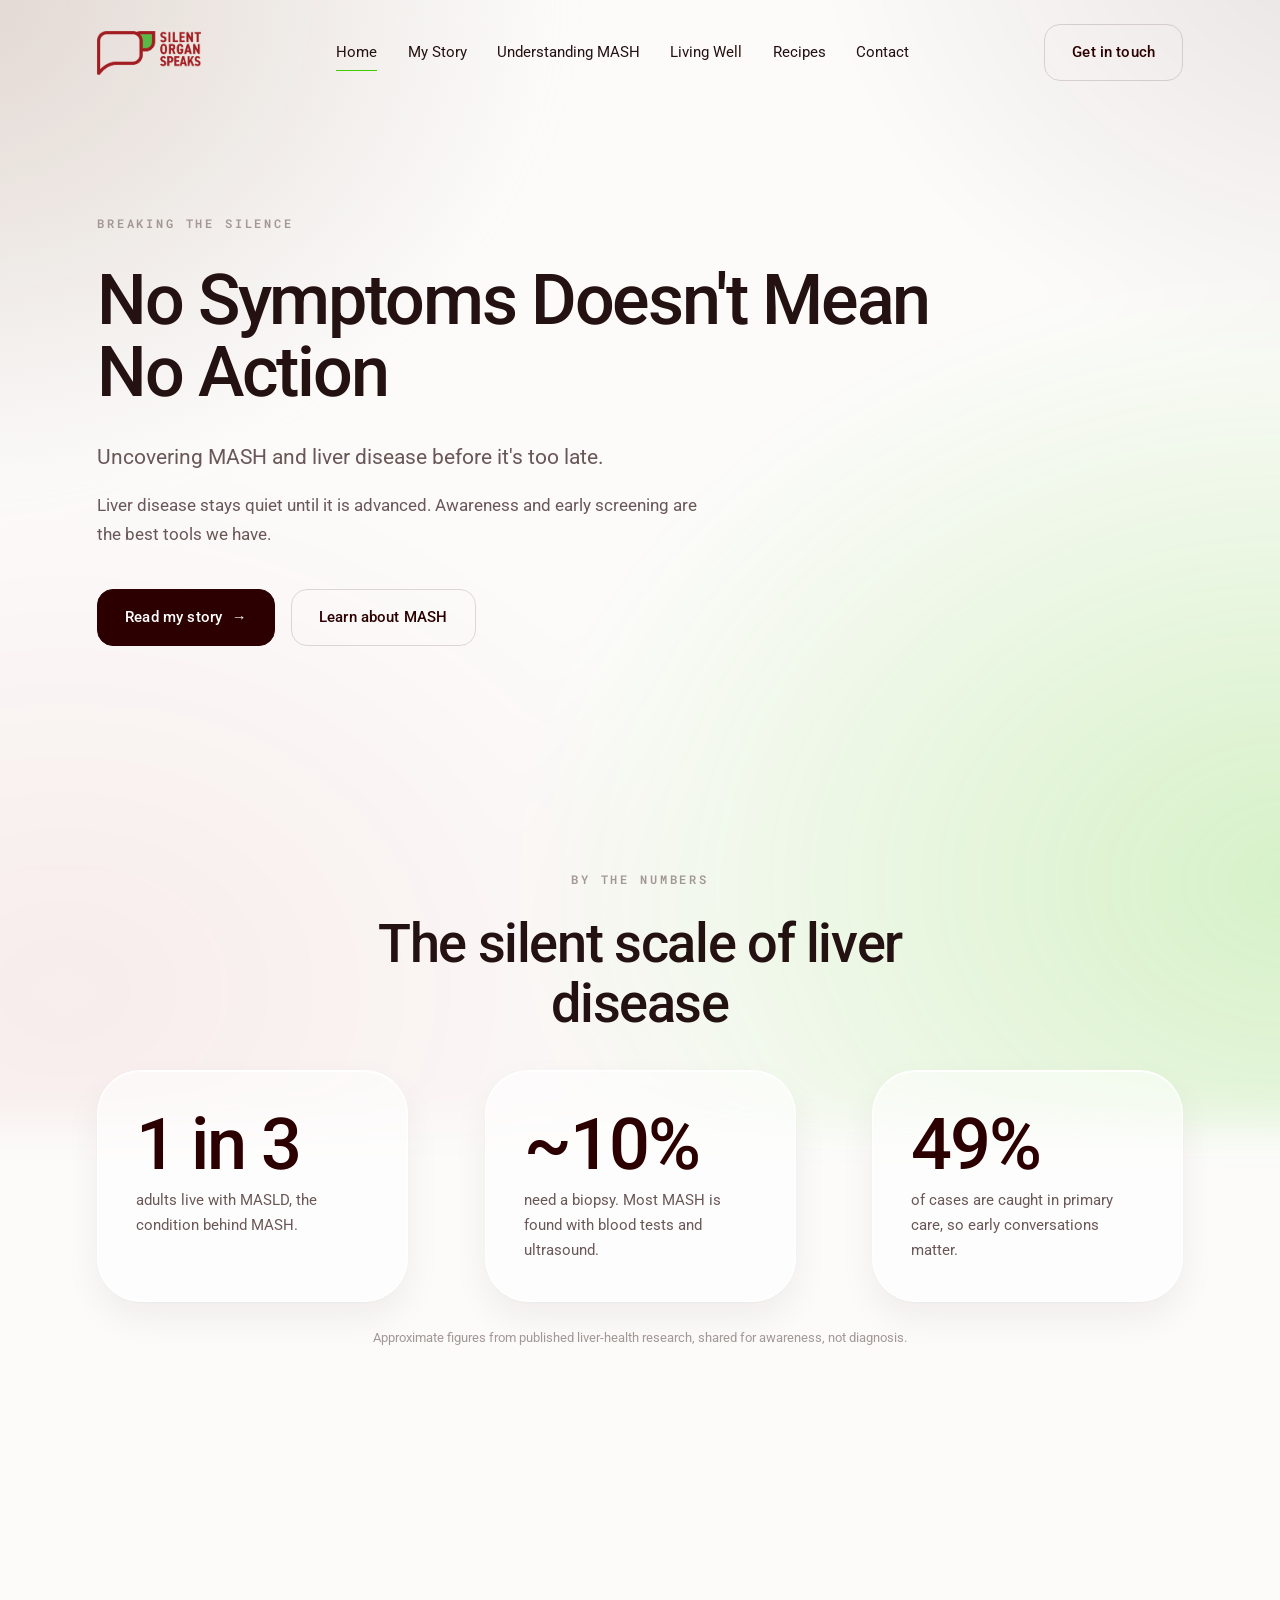
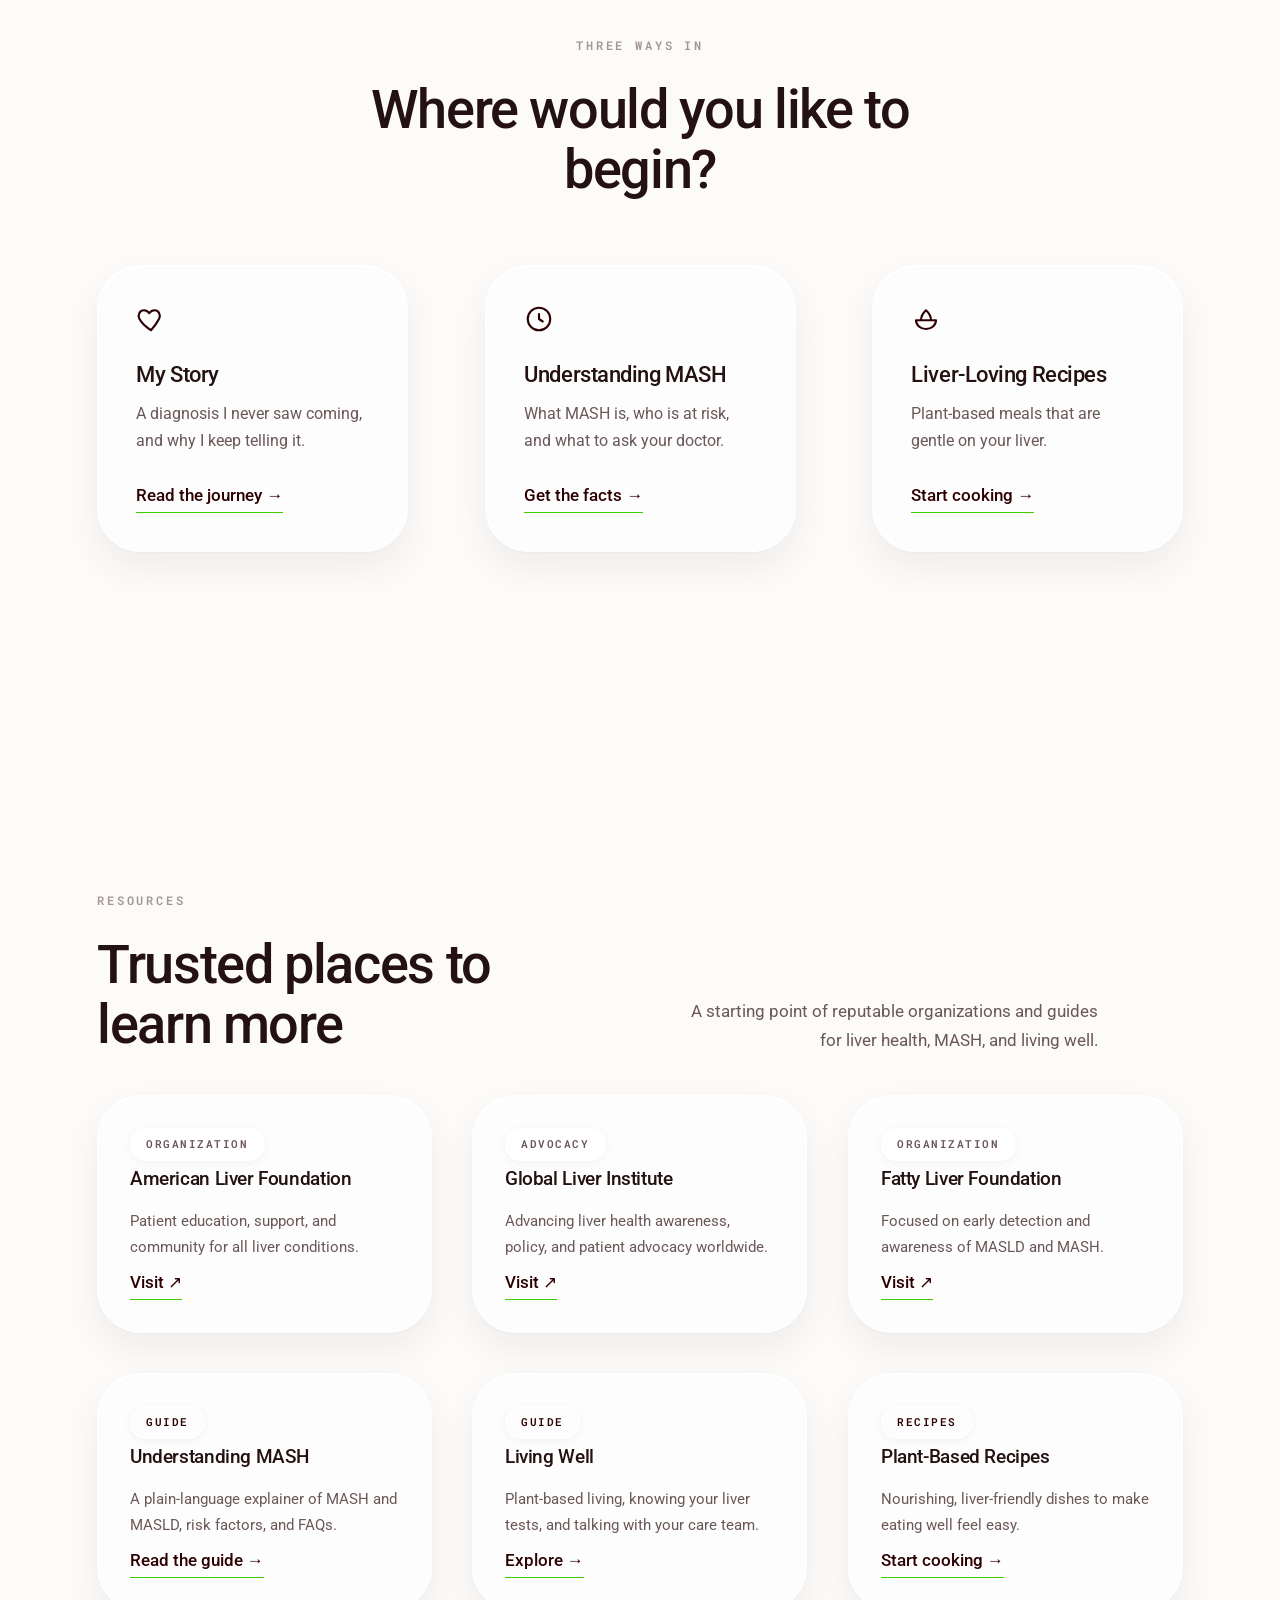
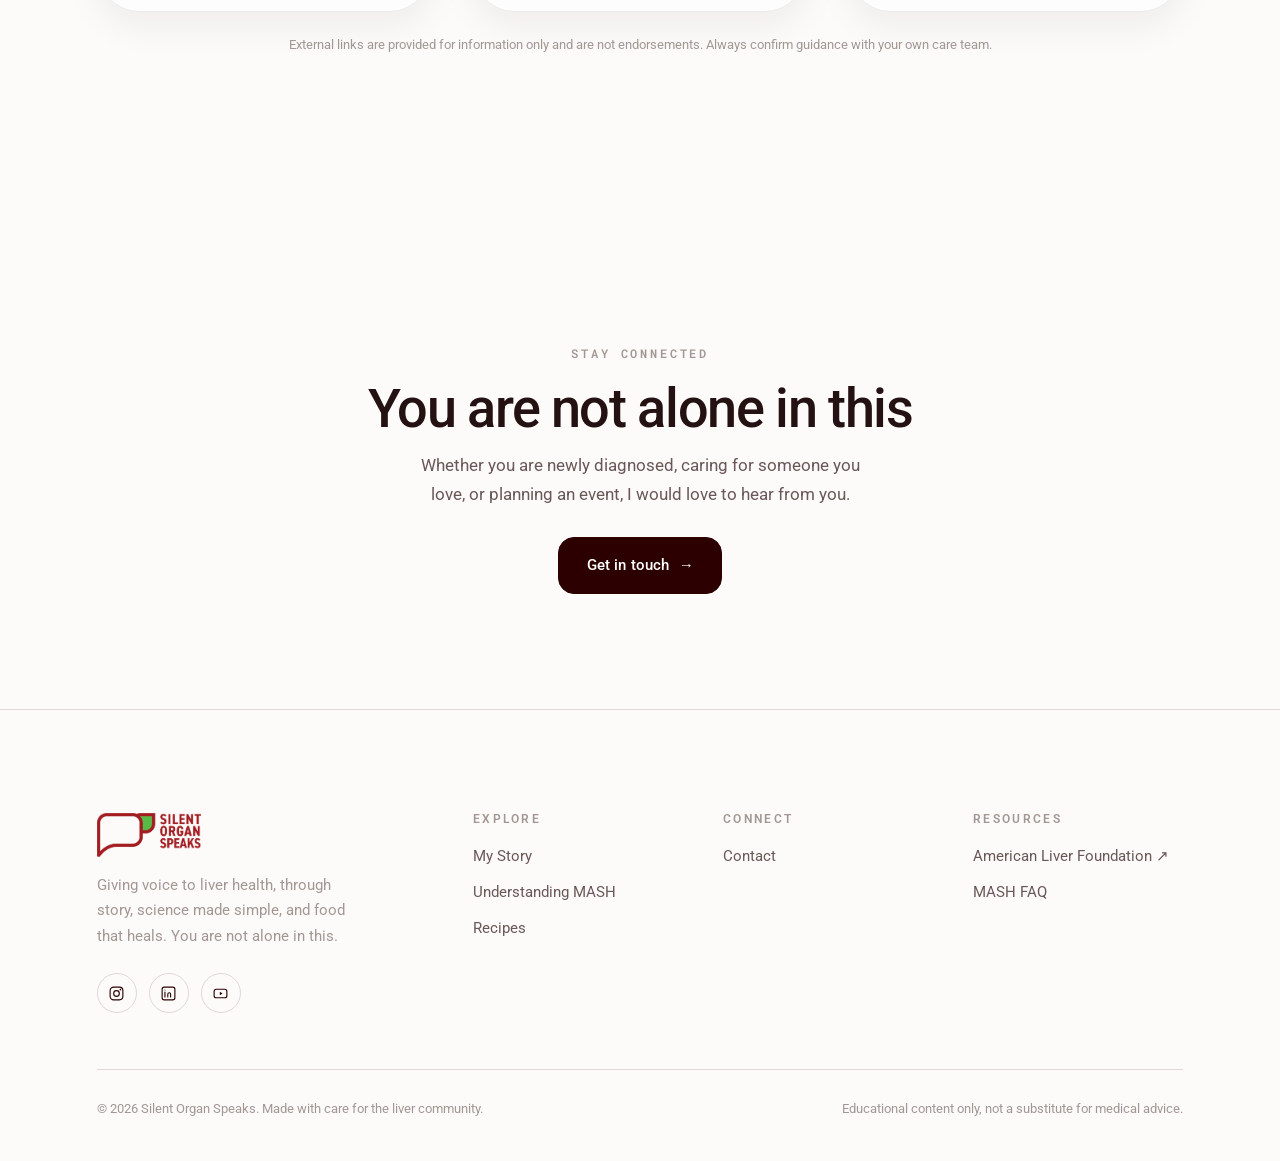
==== commit 3186b3d9: "Set all typography to Roboto Point the serif token at Roboto so headlines, quotes, and accents rende" ====
--- a/index.html
+++ b/index.html
@@ -7,7 +7,7 @@
   <meta name="description" content="Silent Organ Speaks is a liver health advocacy platform sharing patient stories, MASH education, and liver-friendly recipes. The liver is the body's silent organ, it's time it had a voice." />
   <link rel="preconnect" href="https://fonts.googleapis.com" />
   <link rel="preconnect" href="https://fonts.gstatic.com" crossorigin />
-  <link href="https://fonts.googleapis.com/css2?family=Roboto:wght@400;500;700;900&display=swap" rel="stylesheet" />
+  <link href="https://fonts.googleapis.com/css2?family=Roboto:wght@400;500;700;900&family=Roboto+Mono:wght@500;600&display=swap" rel="stylesheet" />
   <link rel="stylesheet" href="assets/css/styles.css" />
   <link rel="icon" href="data:image/svg+xml,%3Csvg xmlns='http://www.w3.org/2000/svg' viewBox='0 0 55 46'%3E%3Cpath d='M12 4H34A6.5 6.5 0 0 1 40.5 10.5V21A6.5 6.5 0 0 1 34 27.5H20L10 36.5 12.2 27.5H12A6.5 6.5 0 0 1 5.5 21V10.5A6.5 6.5 0 0 1 12 4Z' fill='none' stroke='%23A80505' stroke-width='4.6' stroke-linejoin='round' stroke-linecap='round'/%3E%3Cpath d='M38 23.2C36.6 14 40.6 5 48 4 51.4 3.5 53.6 6.3 53 9.9 51.5 18.4 45.4 24.2 39.2 24.2 38.8 24.2 38.4 23.8 38 23.2Z' fill='%2341CE00'/%3E%3C/svg%3E" />
 </head>
--- a/assets/css/styles.css
+++ b/assets/css/styles.css
@@ -50,7 +50,8 @@
   --line-soft:    rgba(44, 0, 0, 0.08);
 
   /* Type */
-  --serif: "Georgia", "Times New Roman", serif;
+  --serif: "Roboto", -apple-system, BlinkMacSystemFont, "Segoe UI", Arial, sans-serif; /* all type is Roboto */
+  --mono:  "Roboto Mono", ui-monospace, "SF Mono", "Courier New", monospace;
   --sans:  "Roboto", -apple-system, BlinkMacSystemFont, "Segoe UI", Arial, sans-serif;
 
   /* Rhythm */
@@ -118,14 +119,14 @@
   color: var(--ink);
 }
 .display {
-  font-family: var(--serif);
+  font-family: var(--sans);
   font-size: clamp(2.9rem, 8vw, 6.75rem);
-  font-weight: 400;
+  font-weight: 500;
   line-height: 1.02;
-  letter-spacing: -0.02em;
+  letter-spacing: -0.03em;
   text-transform: none;
 }
-h2 { font-family: var(--serif); font-size: clamp(2rem, 4.6vw, 3.4rem); font-weight: 400; letter-spacing: -0.015em; line-height: 1.1; }
+h2 { font-family: var(--sans); font-size: clamp(2rem, 4.6vw, 3.4rem); font-weight: 500; letter-spacing: -0.025em; line-height: 1.1; }
 /* Expressive serif-italic accent for a single emphasized word */
 .serif-em, .italic-accent { font-family: var(--serif); font-style: italic; font-weight: 400; letter-spacing: 0; }
 h3 { font-size: clamp(1.2rem, 2vw, 1.55rem); font-weight: 500; }
@@ -133,7 +134,7 @@
 .serif-em { font-family: var(--serif); font-style: italic; font-weight: 400; }
 
 .eyebrow {
-  font-family: var(--sans);
+  font-family: var(--mono);
   font-size: 0.74rem;
   font-weight: 600;
   letter-spacing: 0.24em;
@@ -162,6 +163,17 @@
 .three { grid-template-columns: repeat(3, 1fr); }
 .four { grid-template-columns: repeat(4, 1fr); }
 
+/* ---- Soft capsule info boxes (neumorphic, like the reference pill) ---- */
+.soft, .stat-cell, .pillar, .fact, .recipe, .disclaimer, .panel--cream {
+  background: rgba(255, 255, 255, 0.55);
+  border: 1px solid rgba(255, 255, 255, 0.9);
+  border-radius: clamp(28px, 3.5vw, 44px);
+  box-shadow:
+    inset 0 1px 0 rgba(255, 255, 255, 0.95),
+    0 1px 2px rgba(44, 0, 0, 0.03),
+    0 16px 36px rgba(44, 0, 0, 0.06);
+}
+
 /* ---- Buttons ---- */
 .btn {
   display: inline-flex; align-items: center; gap: 0.6rem;
@@ -214,8 +226,7 @@
 .brand { display: flex; align-items: center; gap: 0.65rem; font-family: var(--sans); font-size: 1.18rem; font-weight: 600; letter-spacing: -0.01em; white-space: nowrap; flex: none; line-height: 1.05; }
 .brand__mark { width: 42px; height: auto; flex: none; }
 /* Real logo image (nav + footer) */
-.brand-logo { height: clamp(84px, 9.5vw, 132px); width: auto; max-width: none; object-fit: contain; display: block; transition: height .4s var(--ease); }
-.nav.scrolled .brand-logo { height: 44px; }
+.brand-logo { height: 44px; width: auto; max-width: none; object-fit: contain; display: block; }
 /* Footer uses the white logo variant — sits directly on the dark background */
 .footer .brand-logo { height: 44px; }
 .lg-bubble { stroke: var(--inferno); fill: none; }
@@ -292,7 +303,7 @@
 /* Minimal numbered stat row (replaces donut rings) */
 .stat-row { display: grid; grid-template-columns: repeat(3, 1fr); gap: clamp(2.5rem, 6vw, 5rem); }
 .stat-cell {
-  padding: 0;
+  padding: clamp(1.75rem, 3vw, 2.5rem);
   display: flex; flex-direction: column; gap: 0.4rem;
 }
 .stat-cell__num { font-family: var(--sans); font-weight: 500; font-size: clamp(2.8rem, 6vw, 4.5rem); line-height: 1; letter-spacing: -0.03em; color: var(--mahogany); }
@@ -329,7 +340,7 @@
    ========================================================================== */
 .pillars { display: grid; gap: clamp(2.5rem, 6vw, 5rem); grid-template-columns: repeat(3,1fr); }
 .pillar {
-  background: transparent; border-radius: 0; padding: 0;
+  padding: clamp(1.75rem, 3vw, 2.5rem);
   display: flex; flex-direction: column; gap: 0.9rem; min-height: 100%;
 }
 .pillar__ico { width: auto; height: auto; border-radius: 0; display: block; color: var(--mahogany) !important; background: transparent !important; flex: none; margin-bottom: 0.25rem; }
@@ -357,13 +368,13 @@
 /* Recipe cards */
 .recipe-grid { display: grid; grid-template-columns: repeat(3,1fr); gap: clamp(1.75rem,3.5vw,2.75rem); }
 .recipe {
-  background: transparent; border-radius: 0;
   display: flex; flex-direction: column;
+  padding: clamp(1.5rem, 2.5vw, 2rem);
 }
 .recipe .ph { border-radius: 0; min-height: 210px; border: 0; border-bottom: 1px solid var(--line); }
 .recipe__body { padding: 0; display: flex; flex-direction: column; gap: 0.8rem; flex: 1; }
 .recipe__tags { display: flex; flex-wrap: wrap; gap: 0.5rem; }
-.tag { font-size: 0.68rem; font-weight: 600; letter-spacing: 0.16em; text-transform: uppercase; padding: 0; border-radius: 0; background: transparent; border: 0; color: var(--ink-faint); }
+.tag { font-family: var(--mono); font-size: 0.68rem; font-weight: 600; letter-spacing: 0.14em; text-transform: uppercase; padding: 0.4rem 0.95rem; border-radius: 100px; background: rgba(255,255,255,0.65); border: 1px solid rgba(255,255,255,0.9); box-shadow: 0 2px 8px rgba(44,0,0,0.05), inset 0 1px 0 rgba(255,255,255,0.95); color: var(--ink-soft); }
 .tag--amber { background: transparent; color: var(--mahogany); }
 .recipe h3 { font-size: 1.25rem; font-weight: 500; }
 .recipe__meta { display: flex; gap: 1.25rem; margin-top: auto; padding-top: 0.75rem; font-size: 0.82rem; color: var(--ink-faint); font-weight: 400; }
@@ -371,7 +382,7 @@
 
 /* Info / fact cards */
 .fact {
-  background: transparent; border-radius: 0; padding: 0; height: 100%;
+  padding: clamp(1.5rem, 2.5vw, 2rem); height: 100%;
 }
 .fact h3 { font-size: 1.2rem; margin-bottom: 0.6rem; font-weight: 500; }
 .fact p { color: var(--ink-soft); font-size: 0.96rem; }
@@ -406,7 +417,7 @@
 .panel { border-radius: 0; padding: 0; position: relative; }
 .panel--plum, .panel--sage { background: transparent; color: var(--ink-soft); border: 0; }
 .panel--plum h2, .panel--plum h3, .panel--sage h2, .panel--sage h3 { color: var(--ink); }
-.panel--cream { background: transparent; border: 0; }
+.panel--cream { padding: clamp(2rem, 4vw, 3.25rem); }
 /* Neutralize any legacy light-on-dark inline colors inside these now-light panels */
 .panel--plum .eyebrow, .panel--sage .eyebrow { color: var(--ink-faint) !important; }
 .panel--plum p, .panel--sage p { color: var(--ink-soft) !important; }
@@ -449,7 +460,7 @@
 .acc__body p { padding-bottom: 1.5rem; color: var(--ink-soft); }
 
 /* Disclaimer */
-.disclaimer { background: transparent; border-radius: 0; border: 0; padding: 0; font-size: 0.9rem; color: var(--ink-soft); display: flex; gap: 1rem; align-items: flex-start; }
+.disclaimer { padding: 1.5rem 1.75rem; font-size: 0.9rem; color: var(--ink-soft); display: flex; gap: 1rem; align-items: flex-start; }
 .disclaimer svg { flex: none; width: 24px; height: 24px; color: var(--inferno); margin-top: 2px; }
 
 /* ==========================================================================
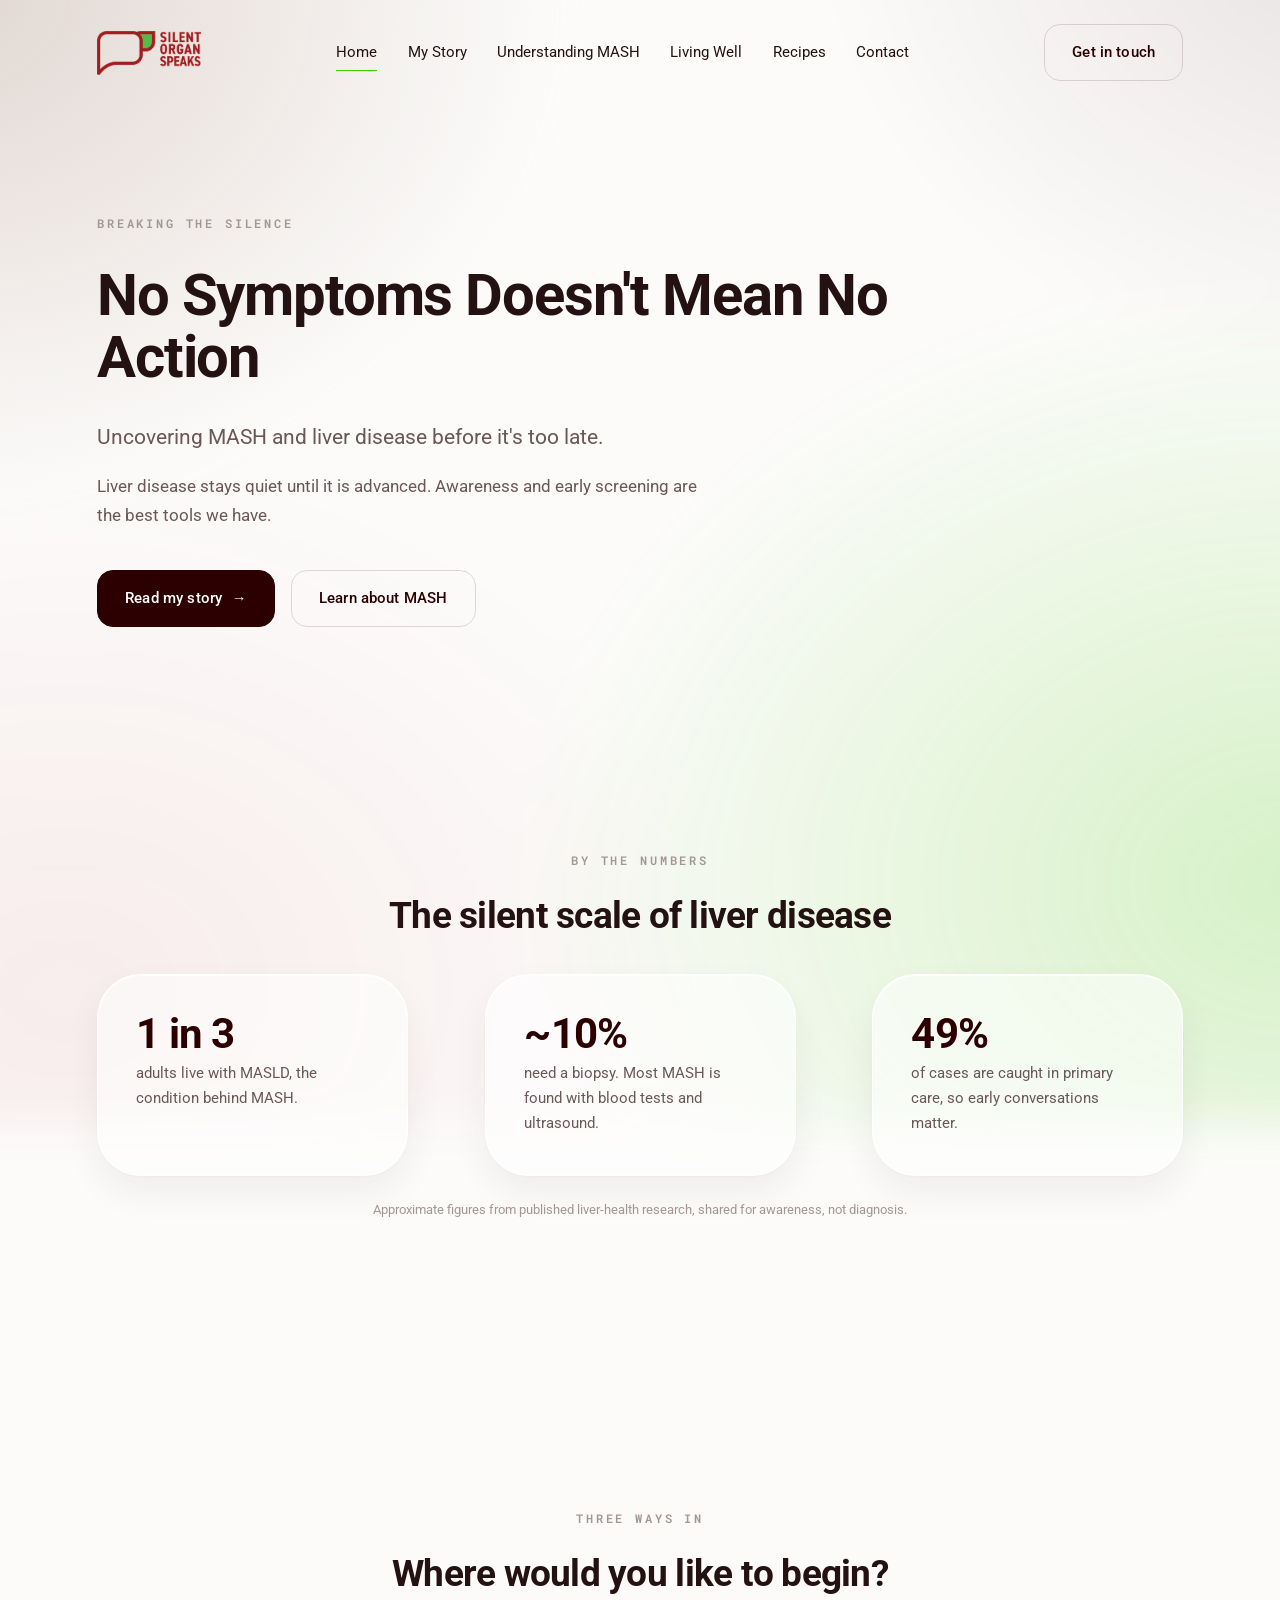
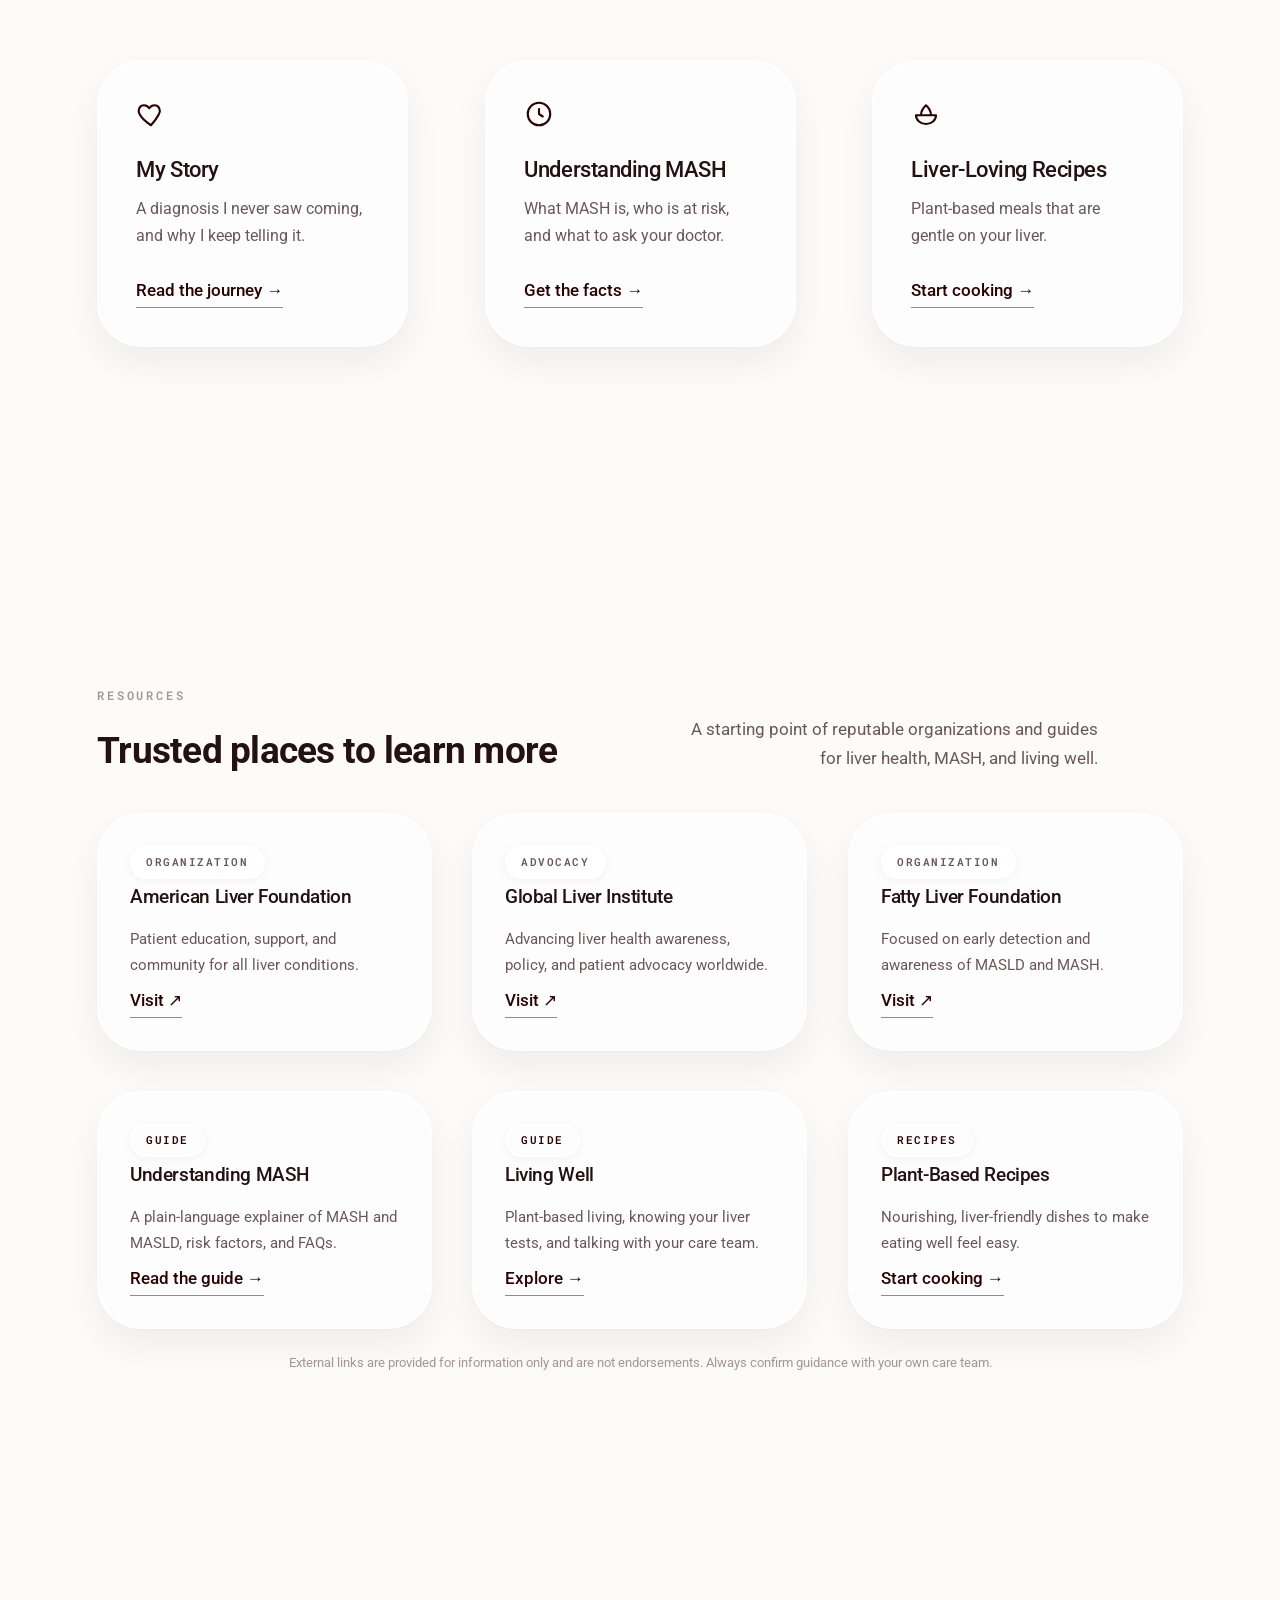
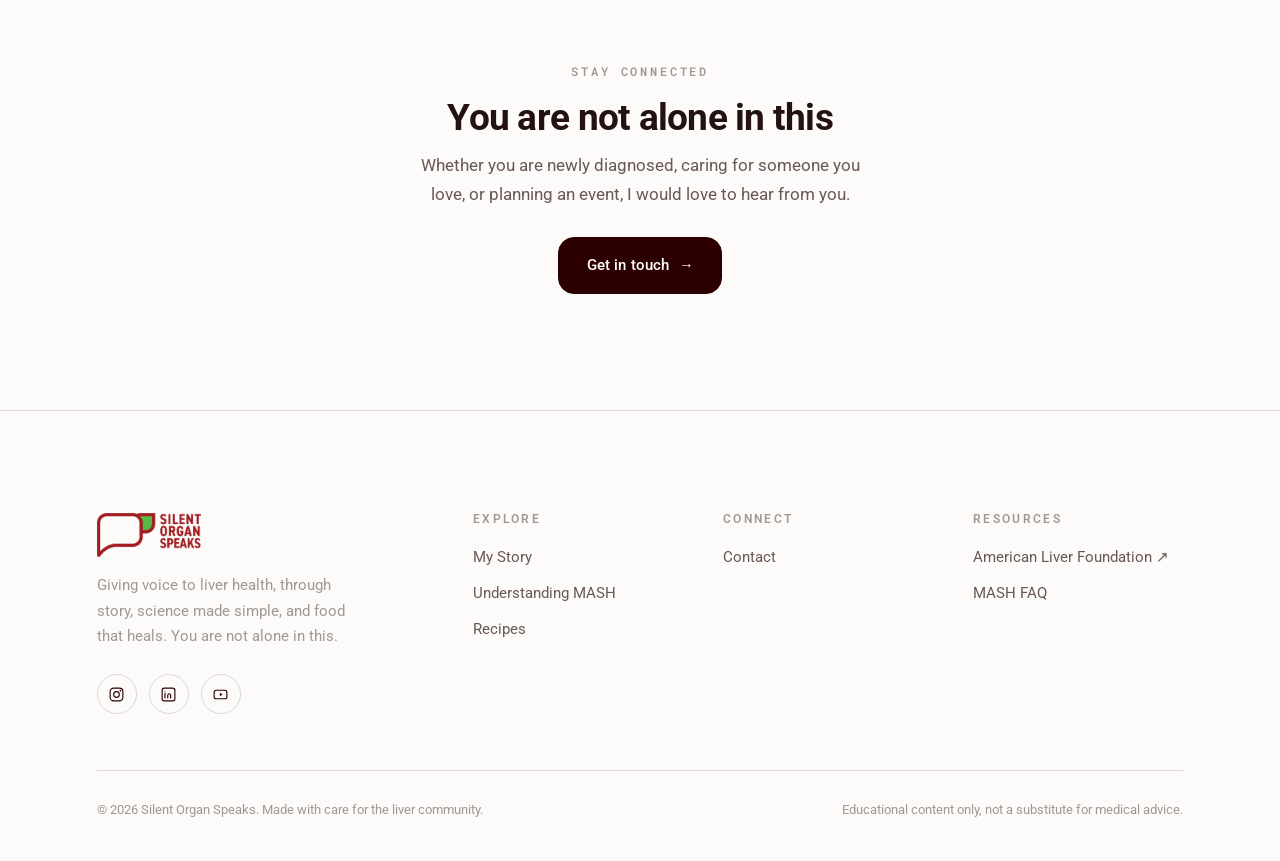
==== commit 2eafbf96: "Make all large type smaller and bold Reduce the display headline, section h2s, interior page-hero ti" ====
--- a/index.html
+++ b/index.html
@@ -41,7 +41,7 @@
         <div>
           <div class="hero__inner">
             <span class="eyebrow reveal">Breaking the silence</span>
-            <h1 class="display reveal" id="hero-headline" data-delay="1" style="font-size: clamp(2.6rem, 5.5vw, 4.6rem);">The Silent Organ Speaks. It's Time to Listen.</h1>
+            <h1 class="display reveal" id="hero-headline" data-delay="1">The Silent Organ Speaks. It's Time to Listen.</h1>
             <p class="lede reveal" id="hero-subhead" data-delay="2">Liver disease and MASH often develop without a single symptom. We're here to break the silence, raise awareness, and save lives.</p>
             <p class="reveal" id="hero-intro" data-delay="3" style="color: var(--ink-soft); max-width: 62ch;">Because MASH rarely shows early symptoms, millions remain unaware until real damage is done. This is a place to catch it sooner.</p>
             <div class="hero__actions reveal" data-delay="4">
--- a/assets/css/styles.css
+++ b/assets/css/styles.css
@@ -120,13 +120,13 @@
 }
 .display {
   font-family: var(--sans);
-  font-size: clamp(2.9rem, 8vw, 6.75rem);
-  font-weight: 500;
-  line-height: 1.02;
-  letter-spacing: -0.03em;
+  font-size: clamp(2.1rem, 4.5vw, 3.6rem);
+  font-weight: 700;
+  line-height: 1.08;
+  letter-spacing: -0.02em;
   text-transform: none;
 }
-h2 { font-family: var(--sans); font-size: clamp(2rem, 4.6vw, 3.4rem); font-weight: 500; letter-spacing: -0.025em; line-height: 1.1; }
+h2 { font-family: var(--sans); font-size: clamp(1.55rem, 3vw, 2.3rem); font-weight: 700; letter-spacing: -0.02em; line-height: 1.15; }
 /* Expressive serif-italic accent for a single emphasized word */
 .serif-em, .italic-accent { font-family: var(--serif); font-style: italic; font-weight: 400; letter-spacing: 0; }
 h3 { font-size: clamp(1.2rem, 2vw, 1.55rem); font-weight: 500; }
@@ -306,7 +306,7 @@
   padding: clamp(1.75rem, 3vw, 2.5rem);
   display: flex; flex-direction: column; gap: 0.4rem;
 }
-.stat-cell__num { font-family: var(--sans); font-weight: 500; font-size: clamp(2.8rem, 6vw, 4.5rem); line-height: 1; letter-spacing: -0.03em; color: var(--mahogany); }
+.stat-cell__num { font-family: var(--sans); font-weight: 700; font-size: clamp(1.9rem, 3.4vw, 2.6rem); line-height: 1; letter-spacing: -0.02em; color: var(--mahogany); }
 .stat-cell .eyebrow { margin-top: 0.35rem; }
 .stat-cell h3 { font-size: 1.1rem; font-weight: 500; }
 .stat-cell p { color: var(--ink-soft); font-size: 0.92rem; }
@@ -323,7 +323,7 @@
 .ring { position: relative; width: auto; height: auto; margin-bottom: 0.4rem; }
 .ring svg { display: none; }
 .ring__label { position: static; display: block; line-height: 1; }
-.ring__label b { font-family: var(--sans); font-weight: 500; font-size: clamp(2.6rem, 5vw, 4rem); color: var(--mahogany); letter-spacing: -0.03em; }
+.ring__label b { font-family: var(--sans); font-weight: 700; font-size: clamp(1.9rem, 3.2vw, 2.5rem); color: var(--mahogany); letter-spacing: -0.02em; }
 .stat-card .eyebrow { justify-content: flex-start; }
 .stat-card h3 { font-size: 1.1rem; margin-top: 0.15rem; font-weight: 500; }
 .stat-card p { color: var(--ink-soft); font-size: 0.92rem; }
@@ -362,7 +362,7 @@
 
 /* Stat band */
 .stats { display: grid; grid-template-columns: repeat(3,1fr); gap: clamp(1.5rem,4vw,3rem); }
-.stat__num { font-family: var(--sans); font-weight: 500; font-size: clamp(2.8rem, 6vw, 4.4rem); line-height: 1; letter-spacing: -0.03em; color: var(--mahogany); }
+.stat__num { font-family: var(--sans); font-weight: 700; font-size: clamp(1.9rem, 3.4vw, 2.6rem); line-height: 1; letter-spacing: -0.02em; color: var(--mahogany); }
 .stat__lbl { margin-top: 0.75rem; color: var(--ink-soft); font-size: 0.96rem; max-width: 26ch; }
 
 /* Recipe cards */
@@ -495,7 +495,7 @@
    ========================================================================== */
 .page-hero { padding-top: clamp(9.5rem, 16vw, 13rem); padding-bottom: clamp(3.5rem, 7vw, 6rem); position: relative; overflow: hidden; }
 .page-hero__inner { position: relative; z-index: 2; max-width: 820px; }
-.page-hero .display { font-size: clamp(2.75rem, 7vw, 5.25rem); margin-block: 1.5rem 1.5rem; }
+.page-hero .display { font-size: clamp(2.1rem, 4.5vw, 3.4rem); margin-block: 1.5rem 1.5rem; }
 
 /* ==========================================================================
    Responsive
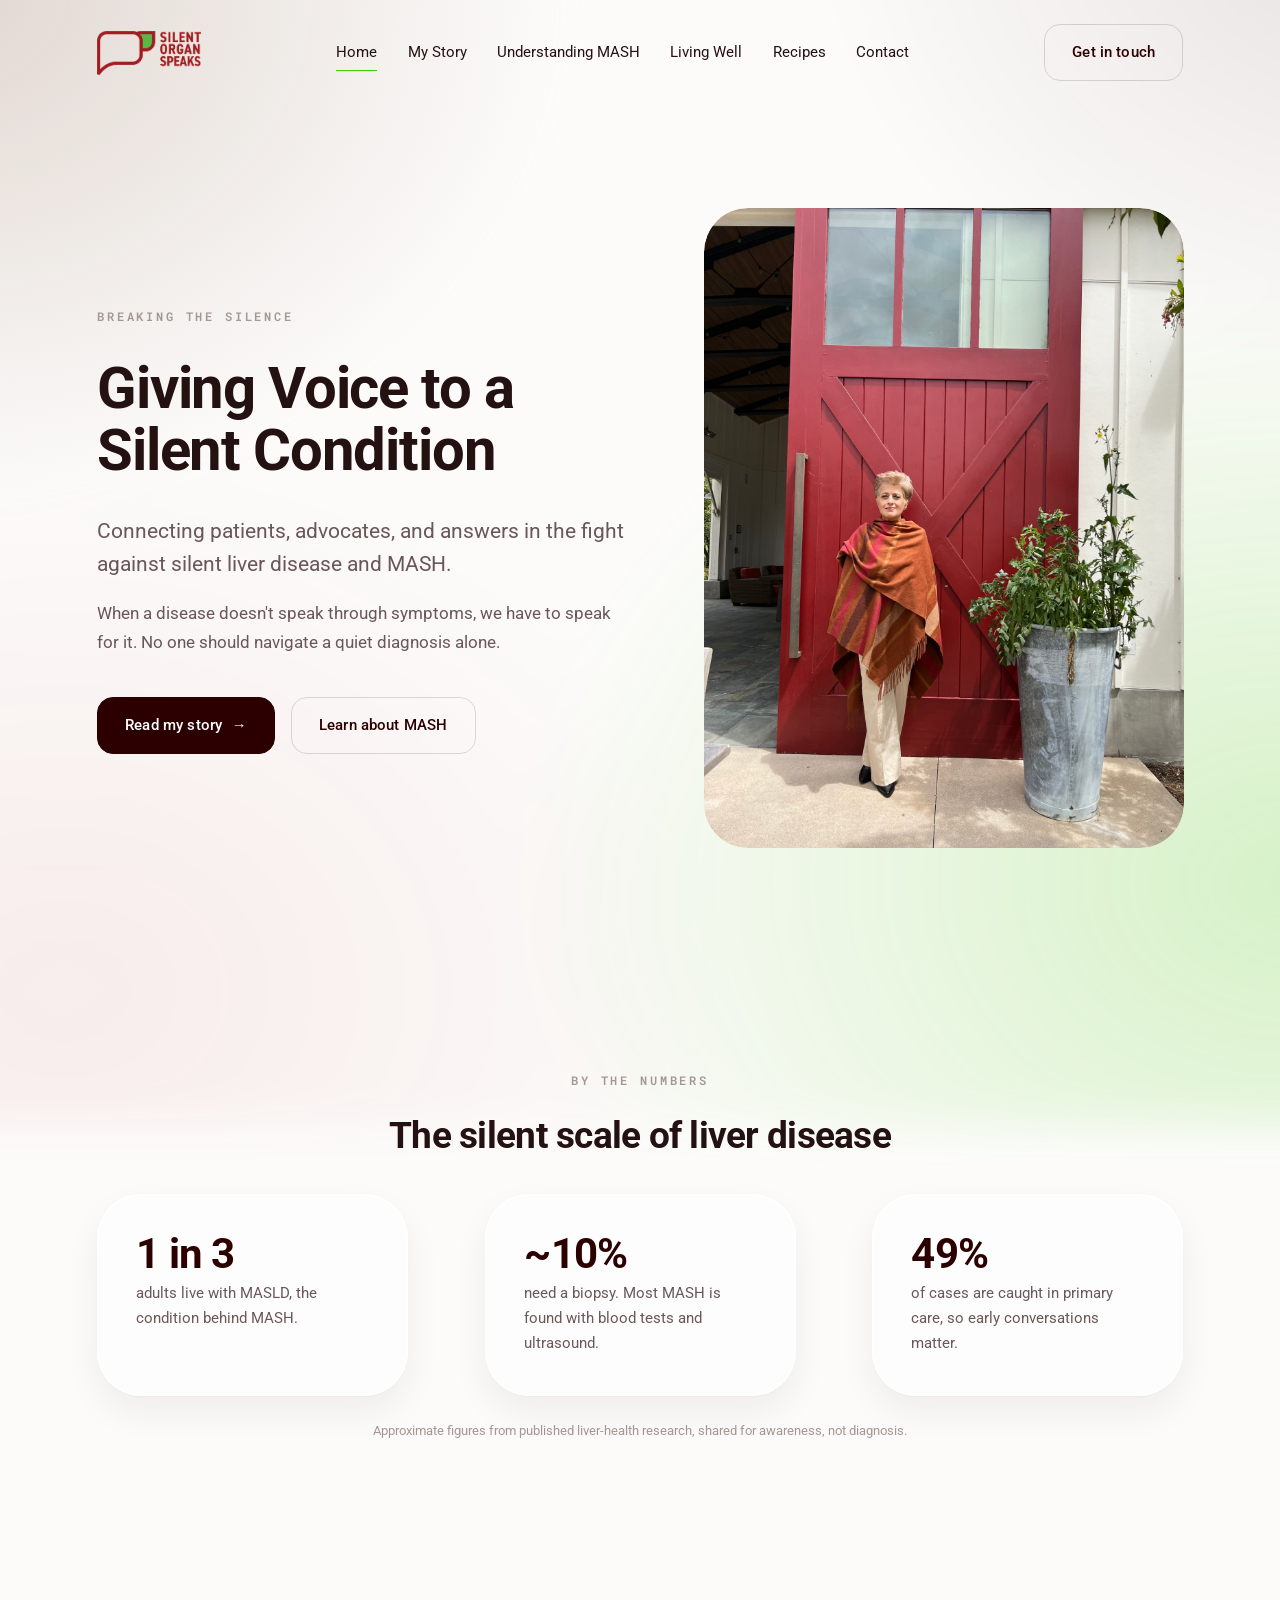
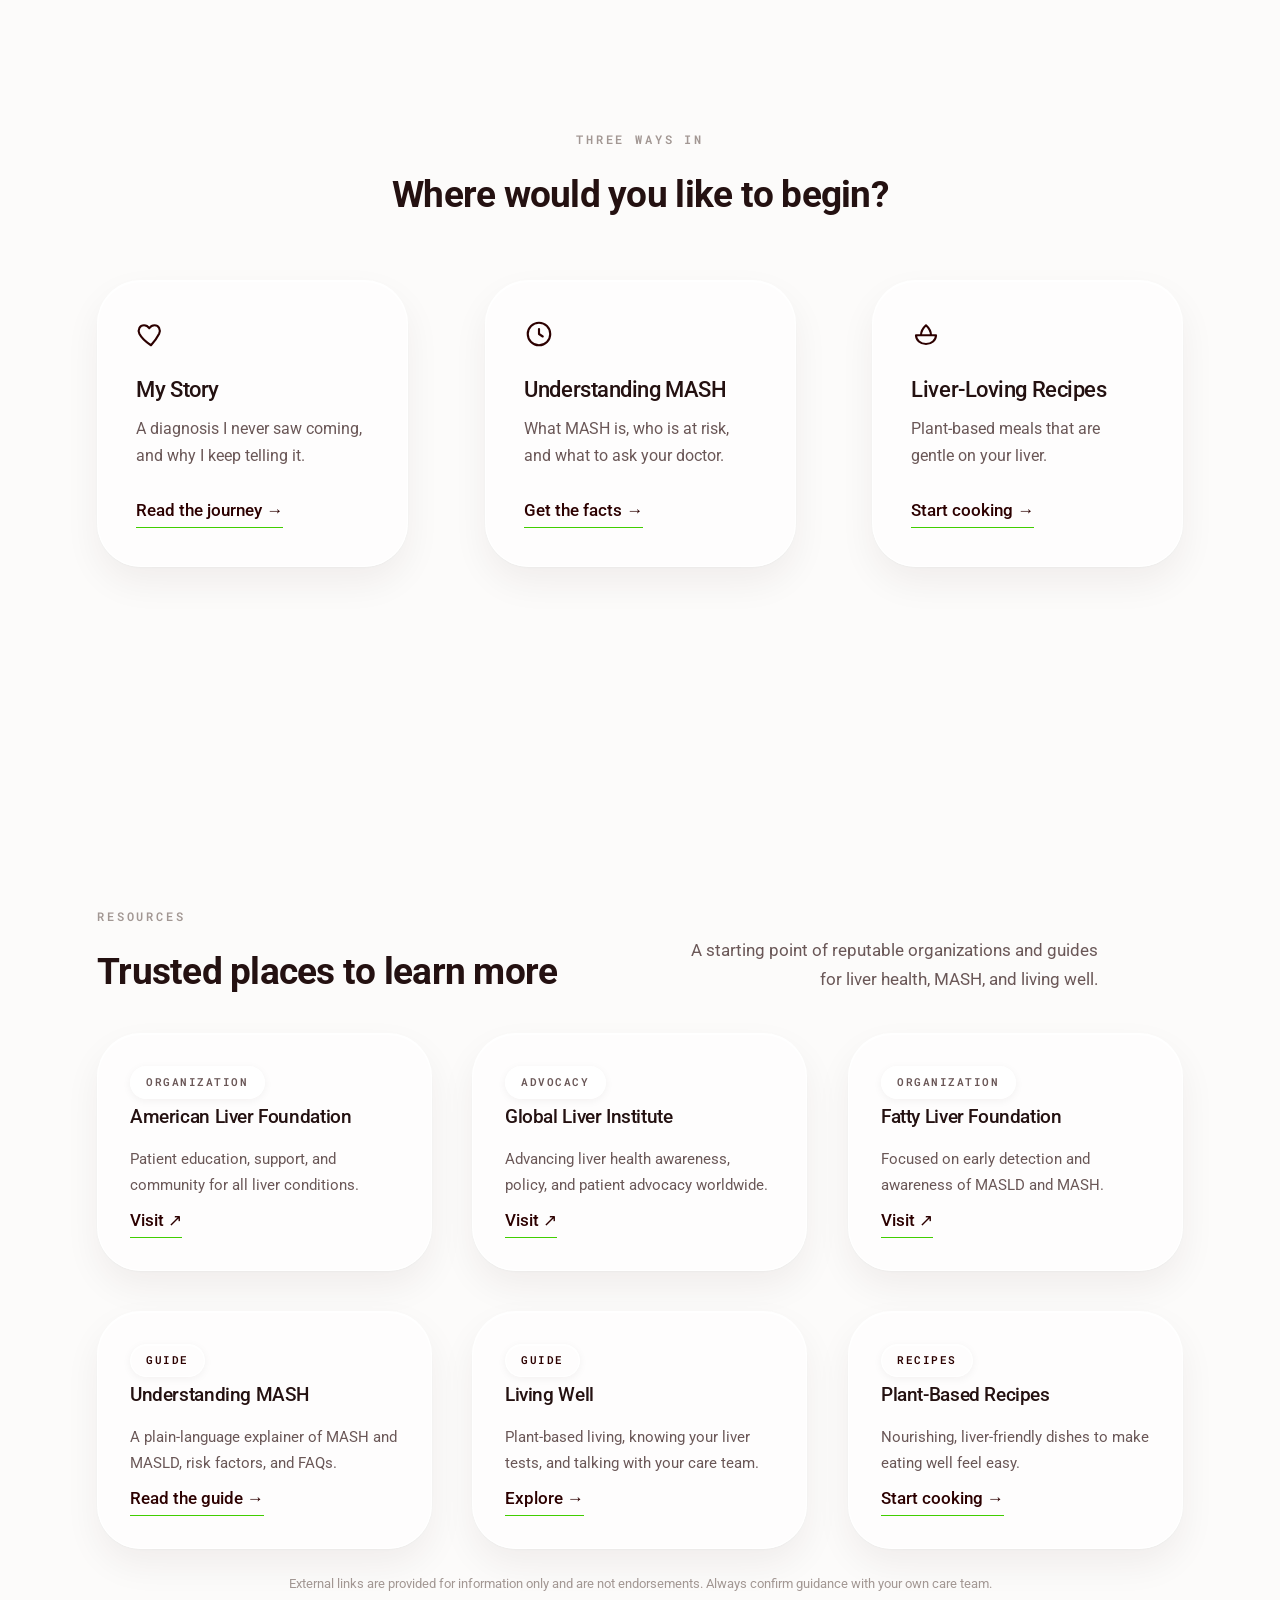
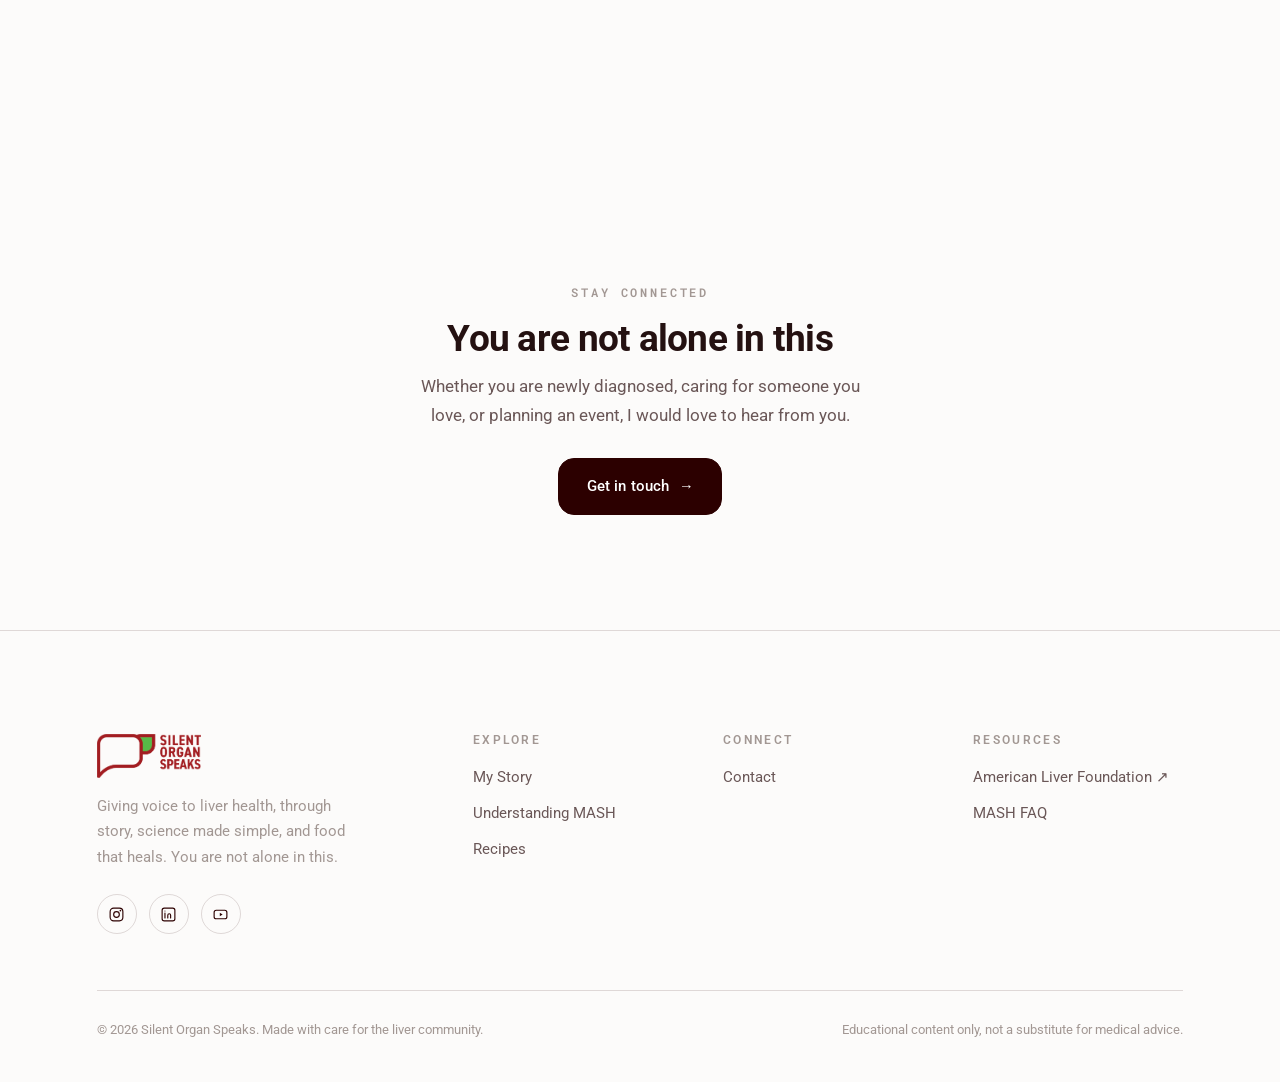
==== commit c62f3566: "Add Aroosha's portrait to the homepage hero and My Story Optimize the uploaded photo for the web (30" ====
--- a/index.html
+++ b/index.html
@@ -38,7 +38,7 @@
     <!-- ===================== HERO (split) ===================== -->
     <section class="hero">
       <div class="wrap">
-        <div>
+        <div class="hero-grid">
           <div class="hero__inner">
             <span class="eyebrow reveal">Breaking the silence</span>
             <h1 class="display reveal" id="hero-headline" data-delay="1">The Silent Organ Speaks. It's Time to Listen.</h1>
@@ -77,6 +77,9 @@
             if (I) I.textContent = o.i;
           })();
           </script>
+          <div class="hero-media reveal" data-delay="2">
+            <img class="photo" src="assets/img/aroosha.jpg" alt="Aroosha standing in front of a red barn door, wearing a warm shawl" />
+          </div>
         </div>
       </div>
     </section>
--- a/assets/css/styles.css
+++ b/assets/css/styles.css
@@ -285,7 +285,11 @@
    Editorial landing layout
    ========================================================================== */
 .hero-grid { display: grid; grid-template-columns: 1.05fr 0.95fr; gap: clamp(2.5rem, 6vw, 5rem); align-items: center; }
-.hero-media { border-radius: var(--radius); overflow: hidden; min-height: 460px; }
+.hero-media { border-radius: clamp(28px, 3.5vw, 44px); overflow: hidden; min-height: 460px; }
+/* Real photos: soft capsule frame, cover crop */
+.photo { display: block; width: 100%; height: 100%; object-fit: cover; border-radius: clamp(28px, 3.5vw, 44px); box-shadow: 0 1px 2px rgba(44,0,0,0.04), 0 18px 40px rgba(44,0,0,0.10); }
+.hero-media .photo { min-height: 460px; }
+@media (max-width: 900px) { .hero-media .photo { min-height: 320px; } }
 .hero-media .ph { min-height: 460px; height: 100%; border-radius: var(--radius); }
 
 .trust-strip { display: flex; flex-wrap: wrap; gap: clamp(1.5rem, 4vw, 3rem); align-items: center; justify-content: space-between; padding: 2rem 0; border-block: 1px solid var(--line); background: transparent; }
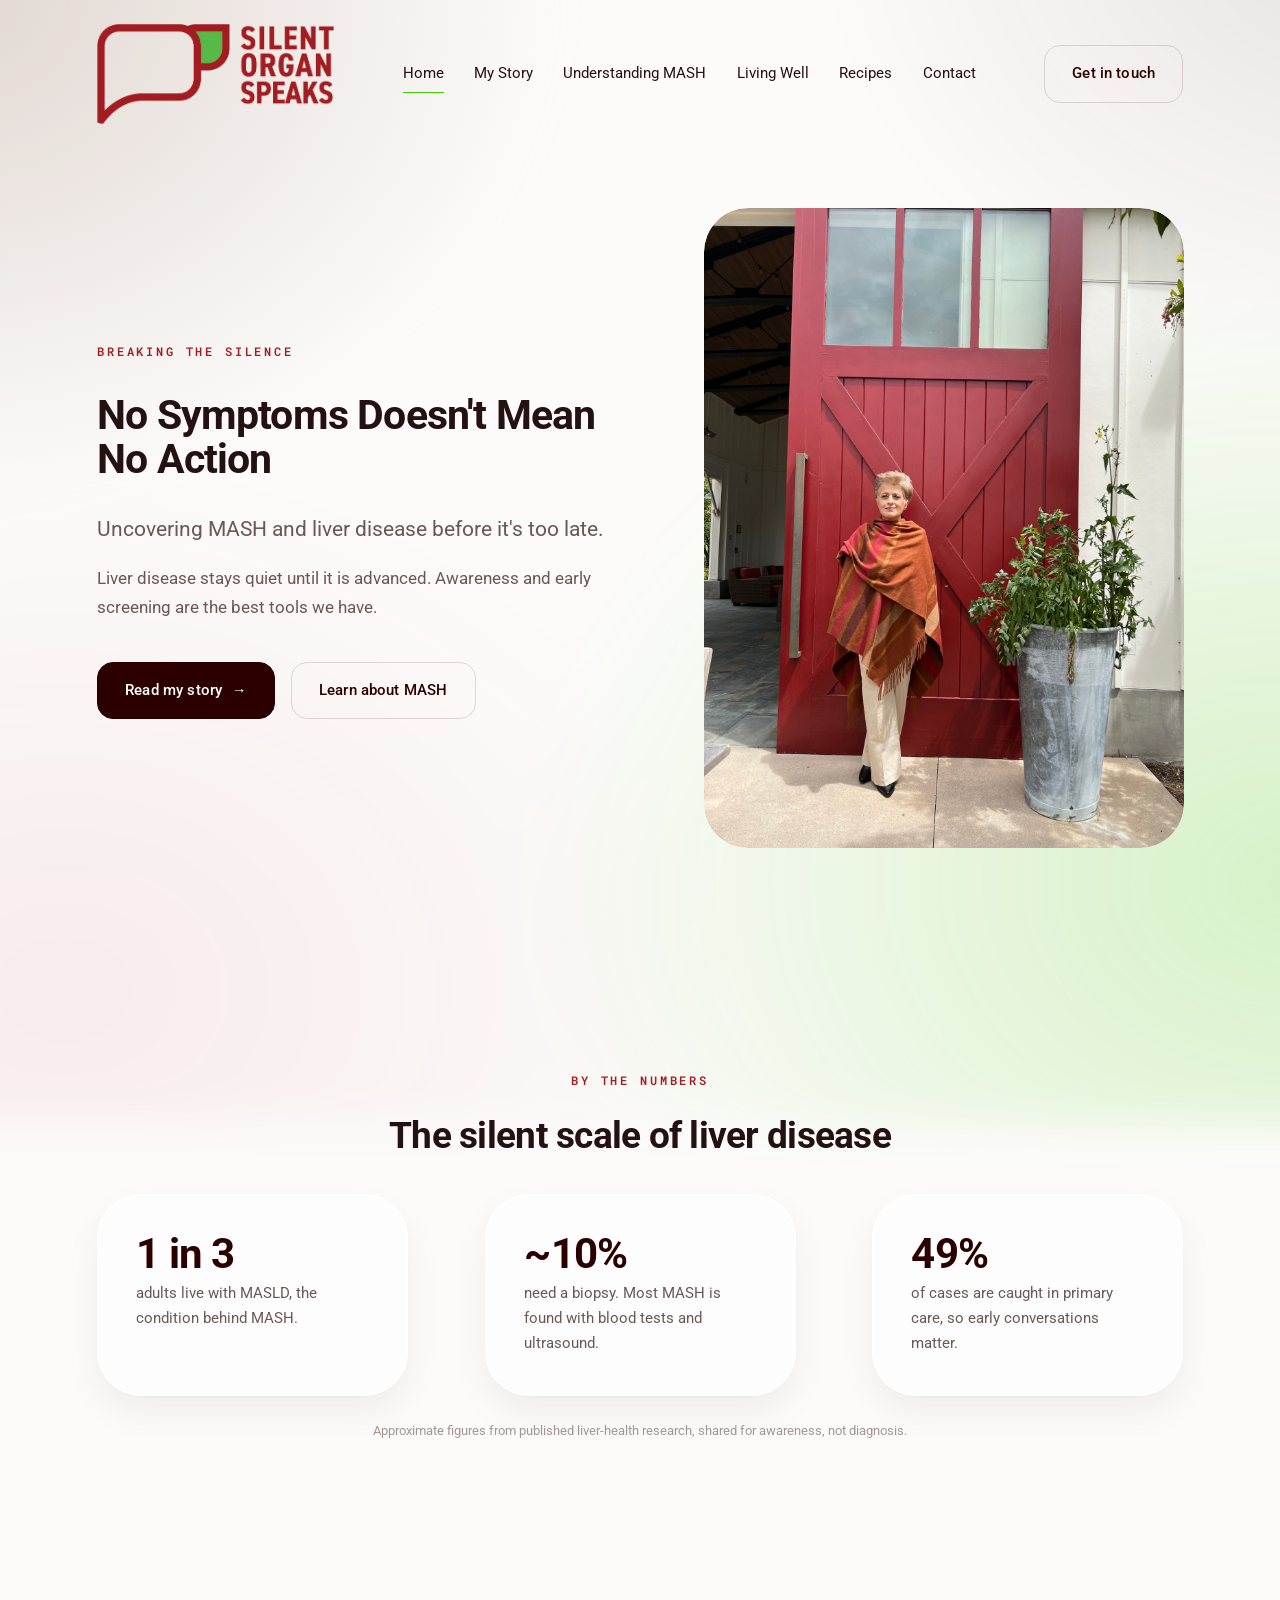
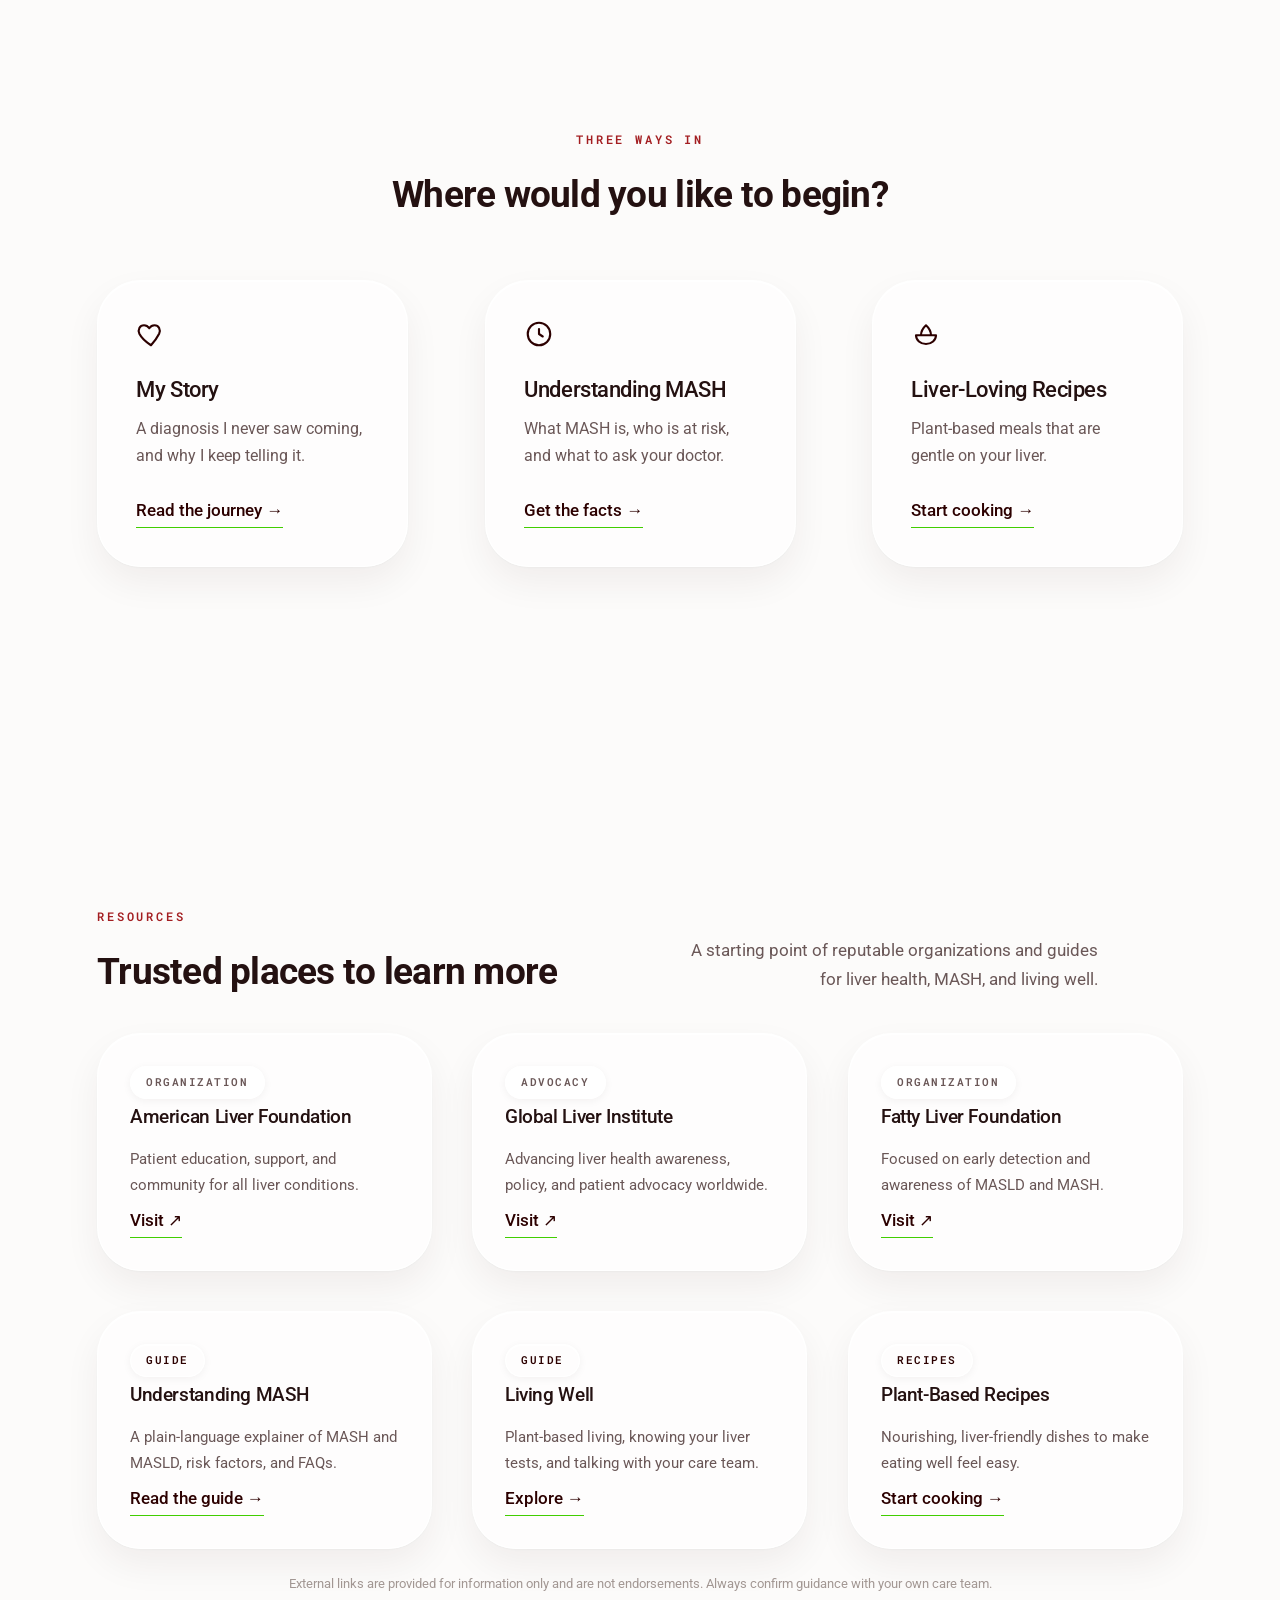
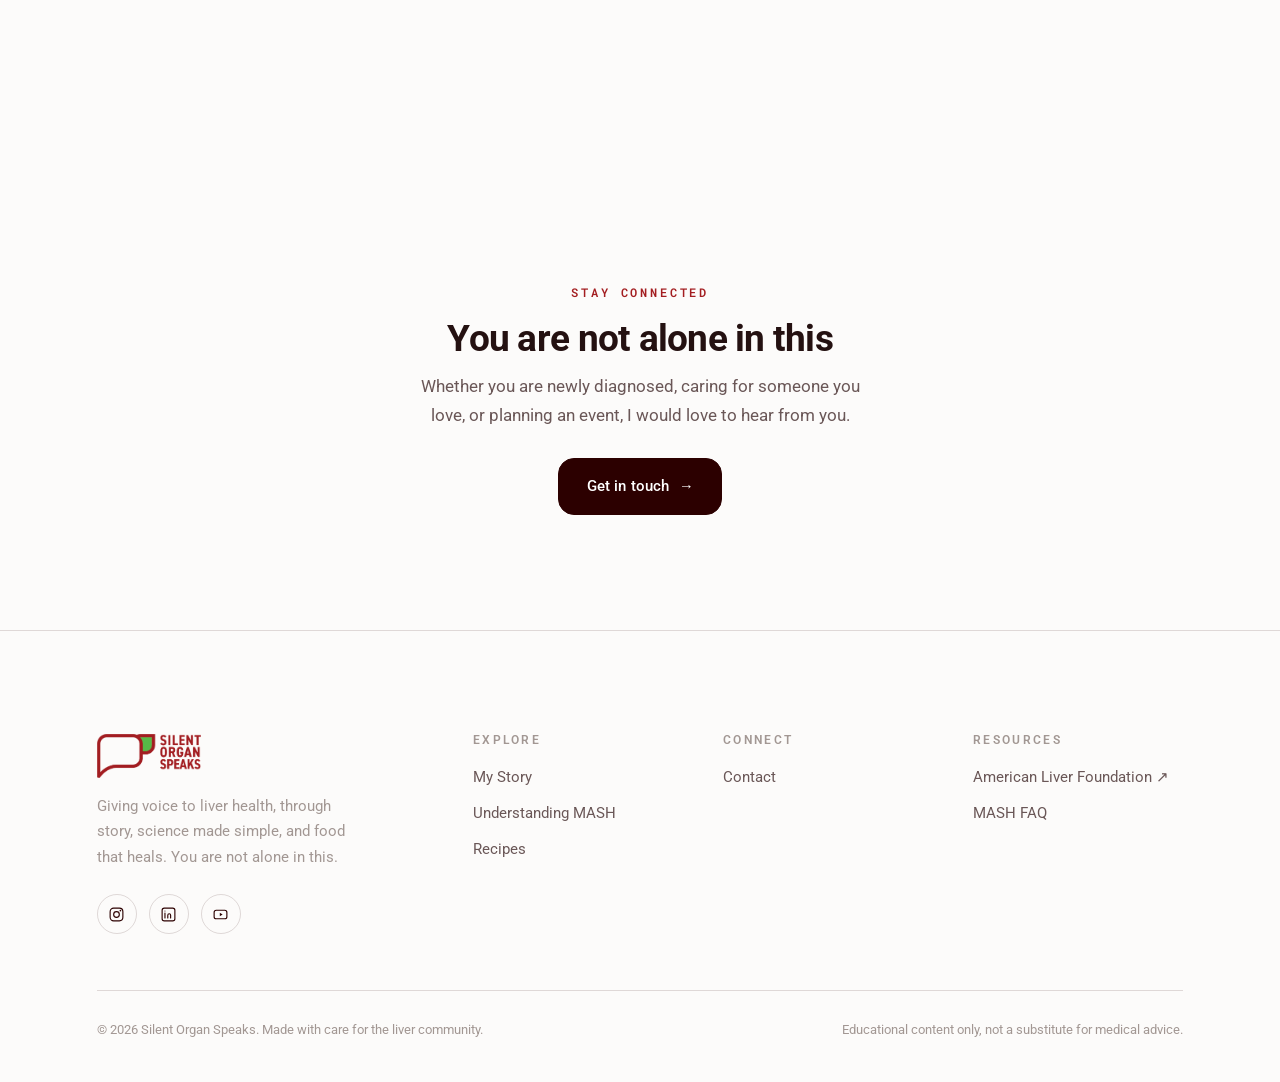
==== commit cffc0d73: "Color eyebrow labels #A31E21 and reduce H1 size Set the eyebrow label color to #A31E21 (base rule an" ====
--- a/index.html
+++ b/index.html
@@ -199,7 +199,7 @@
     <section class="section section--tight">
       <div class="wrap">
         <div class="panel panel--sage cta-band reveal">
-          <span class="eyebrow" style="color:#fff; justify-content:center;">Stay connected</span>
+          <span class="eyebrow" style="justify-content:center;">Stay connected</span>
           <h2 style="margin-top: 0.75rem;">You are not alone in this</h2>
           <p style="color: rgba(255,255,255,0.85); max-width: 46ch; margin: 0.75rem auto 1.75rem;">Whether you are newly diagnosed, caring for someone you love, or planning an event, I would love to hear from you.</p>
           <a href="contact.html" class="btn btn--primary">Get in touch <span class="arrow">→</span></a>
--- a/assets/css/styles.css
+++ b/assets/css/styles.css
@@ -120,7 +120,7 @@
 }
 .display {
   font-family: var(--sans);
-  font-size: clamp(2.1rem, 4.5vw, 3.6rem);
+  font-size: clamp(1.75rem, 3.2vw, 2.7rem);
   font-weight: 700;
   line-height: 1.08;
   letter-spacing: -0.02em;
@@ -139,7 +139,7 @@
   font-weight: 600;
   letter-spacing: 0.24em;
   text-transform: uppercase;
-  color: var(--ink-faint);
+  color: #A31E21;
   display: inline-flex;
   align-items: center;
   gap: 0.7rem;
@@ -226,7 +226,7 @@
 .brand { display: flex; align-items: center; gap: 0.65rem; font-family: var(--sans); font-size: 1.18rem; font-weight: 600; letter-spacing: -0.01em; white-space: nowrap; flex: none; line-height: 1.05; }
 .brand__mark { width: 42px; height: auto; flex: none; }
 /* Real logo image (nav + footer) */
-.brand-logo { height: 44px; width: auto; max-width: none; object-fit: contain; display: block; }
+.brand-logo { height: 100px; width: auto; max-width: none; object-fit: contain; display: block; }
 /* Footer uses the white logo variant — sits directly on the dark background */
 .footer .brand-logo { height: 44px; }
 .lg-bubble { stroke: var(--inferno); fill: none; }
@@ -423,7 +423,7 @@
 .panel--plum h2, .panel--plum h3, .panel--sage h2, .panel--sage h3 { color: var(--ink); }
 .panel--cream { padding: clamp(2rem, 4vw, 3.25rem); }
 /* Neutralize any legacy light-on-dark inline colors inside these now-light panels */
-.panel--plum .eyebrow, .panel--sage .eyebrow { color: var(--ink-faint) !important; }
+.panel--plum .eyebrow, .panel--sage .eyebrow { color: #A31E21 !important; }
 .panel--plum p, .panel--sage p { color: var(--ink-soft) !important; }
 .panel--plum .quote, .panel--sage .quote { color: var(--ink) !important; }
 .panel--plum .cite, .panel--sage .cite { color: var(--ink-faint) !important; }
@@ -499,7 +499,7 @@
    ========================================================================== */
 .page-hero { padding-top: clamp(9.5rem, 16vw, 13rem); padding-bottom: clamp(3.5rem, 7vw, 6rem); position: relative; overflow: hidden; }
 .page-hero__inner { position: relative; z-index: 2; max-width: 820px; }
-.page-hero .display { font-size: clamp(2.1rem, 4.5vw, 3.4rem); margin-block: 1.5rem 1.5rem; }
+.page-hero .display { font-size: clamp(1.75rem, 3.2vw, 2.6rem); margin-block: 1.25rem 1.25rem; }
 
 /* ==========================================================================
    Responsive
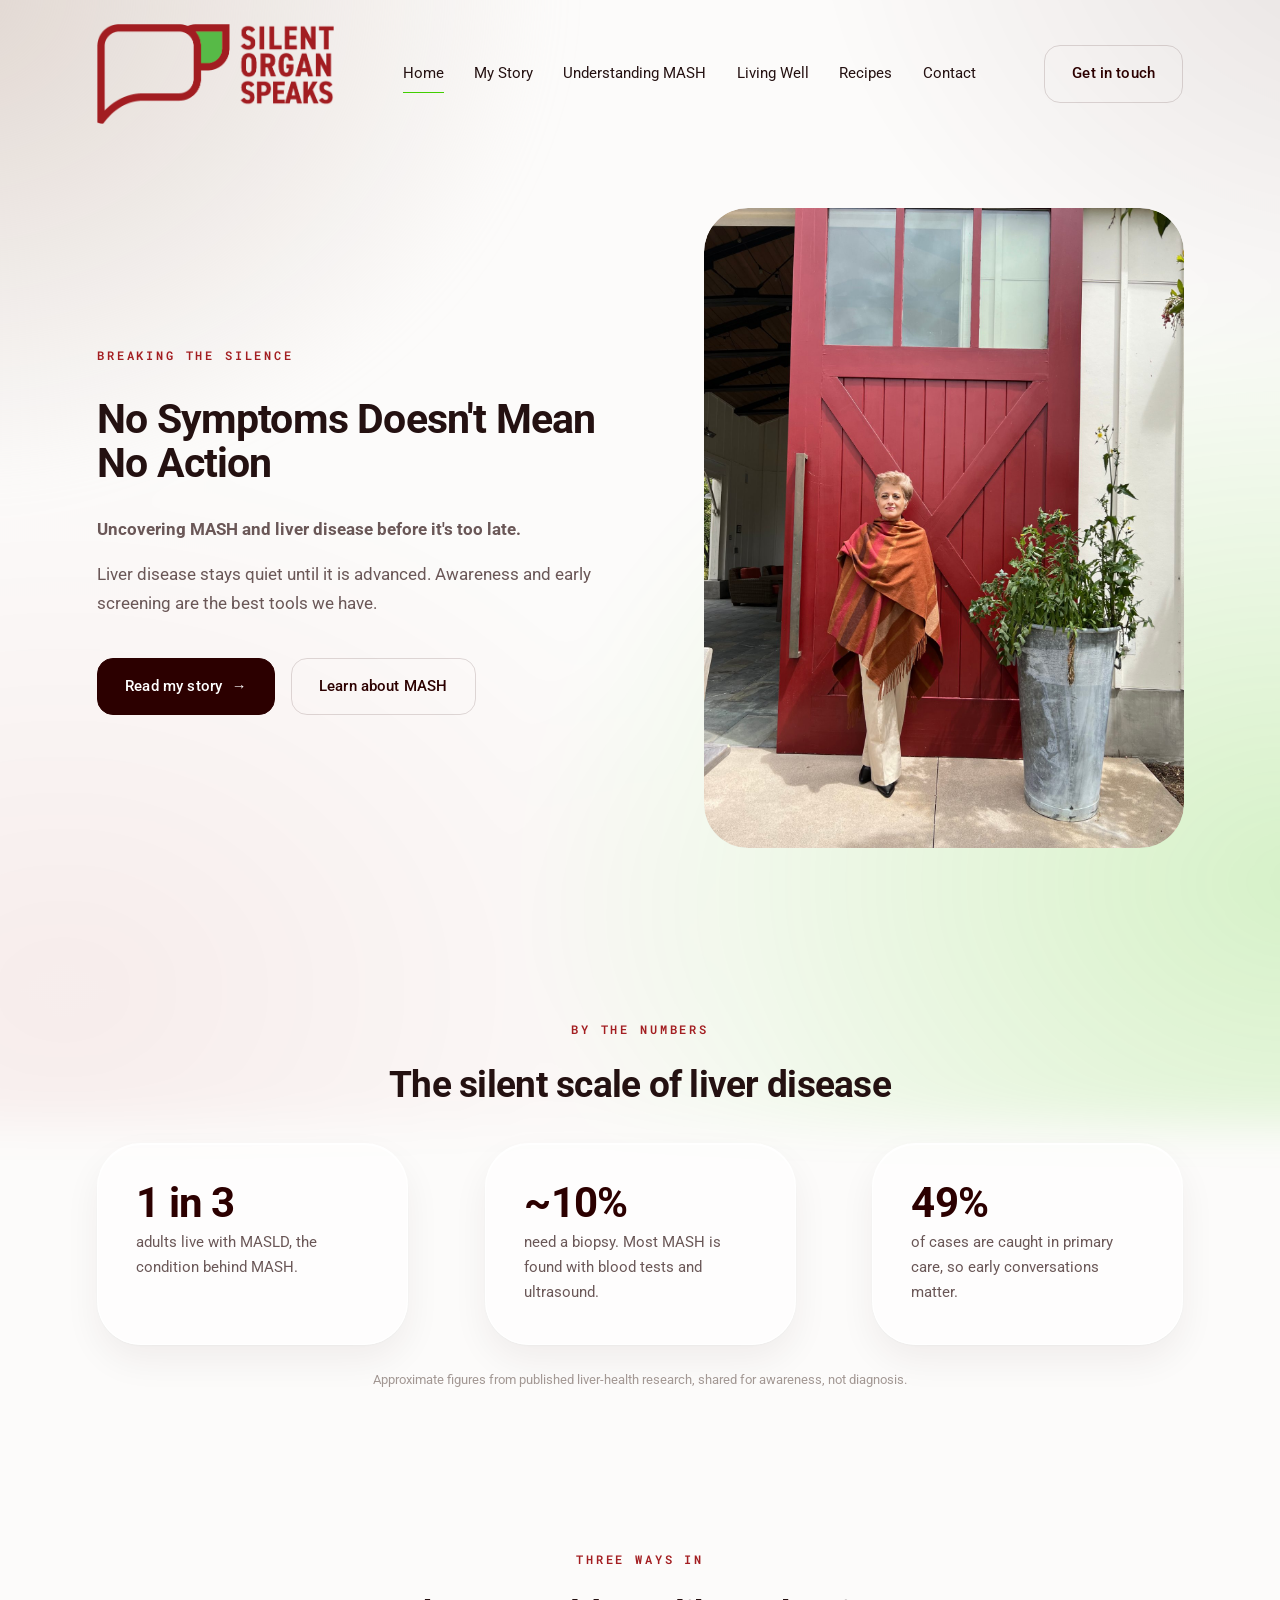
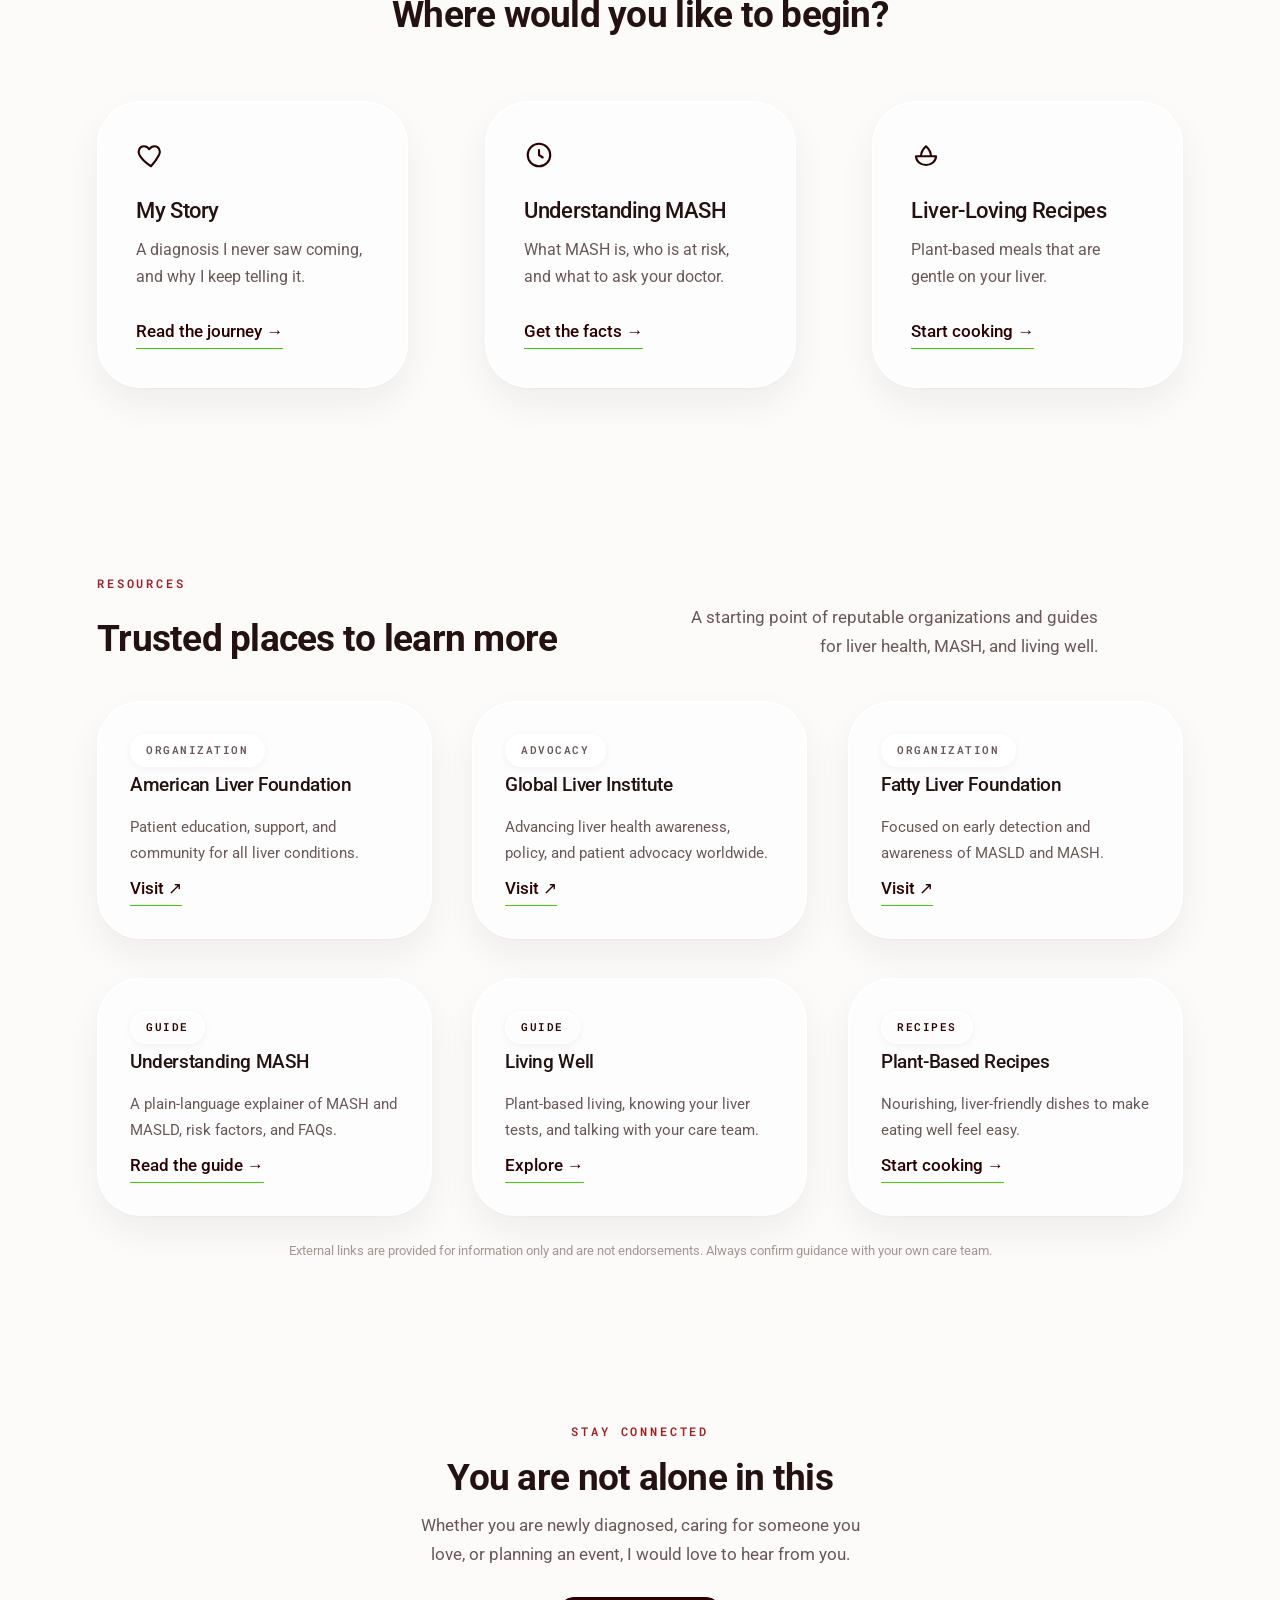
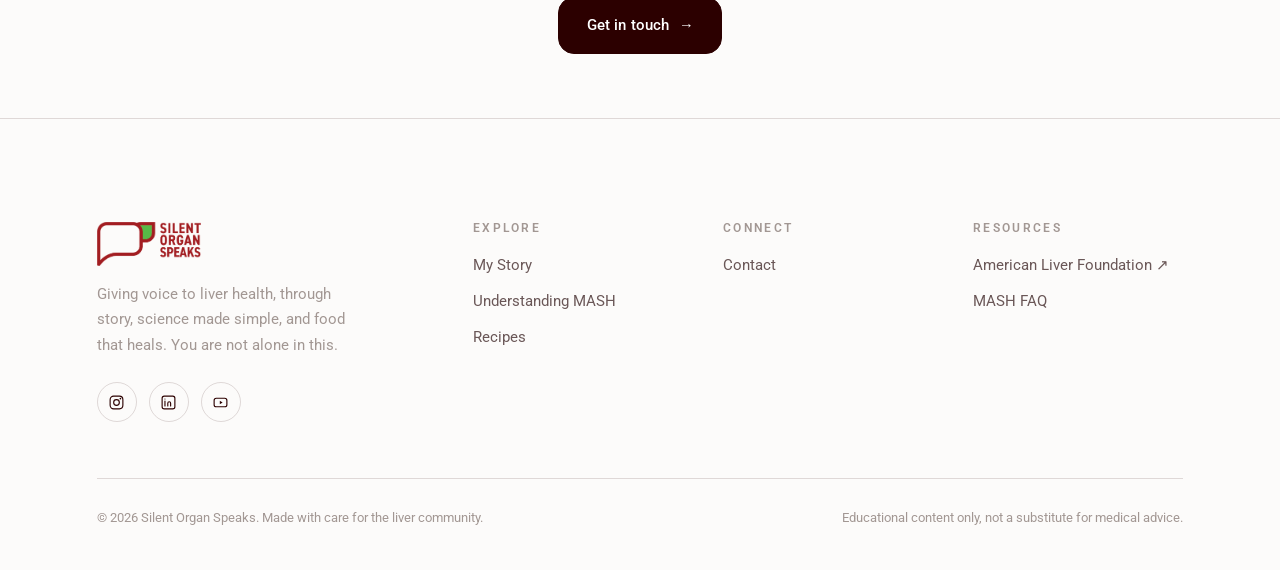
==== commit 9aaa8242: "Link the site's Instagram icons to @silentorganspeaks The footer icon on the home page and the icon " ====
--- a/index.html
+++ b/index.html
@@ -216,7 +216,7 @@
           <a class="brand" href="index.html"><img class="brand-logo" src="assets/img/SOSORG.png" alt="Silent Organ Speaks" /></a>
           <p>Giving voice to liver health, through story, science made simple, and food that heals. You are not alone in this.</p>
           <div class="socials">
-            <a href="#" aria-label="Instagram"><svg viewBox="0 0 24 24" fill="none"><rect x="3" y="3" width="18" height="18" rx="5" stroke="currentColor" stroke-width="1.6"/><circle cx="12" cy="12" r="4" stroke="currentColor" stroke-width="1.6"/><circle cx="17.5" cy="6.5" r="1.2" fill="currentColor"/></svg></a>
+            <a href="https://www.instagram.com/silentorganspeaks/" target="_blank" rel="noopener" aria-label="Instagram"><svg viewBox="0 0 24 24" fill="none"><rect x="3" y="3" width="18" height="18" rx="5" stroke="currentColor" stroke-width="1.6"/><circle cx="12" cy="12" r="4" stroke="currentColor" stroke-width="1.6"/><circle cx="17.5" cy="6.5" r="1.2" fill="currentColor"/></svg></a>
             <a href="#" aria-label="LinkedIn"><svg viewBox="0 0 24 24" fill="none"><rect x="3" y="3" width="18" height="18" rx="3" stroke="currentColor" stroke-width="1.6"/><path d="M7 10v7M7 7v.01M11 17v-4a2 2 0 014 0v4" stroke="currentColor" stroke-width="1.6" stroke-linecap="round"/></svg></a>
             <a href="#" aria-label="YouTube"><svg viewBox="0 0 24 24" fill="none"><rect x="3" y="6" width="18" height="12" rx="3" stroke="currentColor" stroke-width="1.6"/><path d="M11 9.5l4 2.5-4 2.5v-5z" fill="currentColor"/></svg></a>
           </div>
--- a/assets/css/styles.css
+++ b/assets/css/styles.css
@@ -150,11 +150,17 @@
   color: var(--ink-soft);
   font-weight: 400;
 }
+/* Homepage hero subhead: bold and more compact than the standard lede */
+#hero-subhead {
+  font-size: clamp(0.98rem, 1.3vw, 1.1rem);
+  font-weight: 700;
+  line-height: 1.5;
+}
 
 /* ---- Layout ---- */
 .wrap { width: 100%; max-width: var(--maxw); margin-inline: auto; padding-inline: var(--gutter); }
-.section { padding-block: clamp(6rem, 13vw, 12rem); position: relative; }
-.section--tight { padding-block: clamp(4.5rem, 9vw, 8rem); }
+.section { padding-block: clamp(3.5rem, 7vw, 6rem); position: relative; }
+.section--tight { padding-block: clamp(2.5rem, 5vw, 4rem); }
 .section--line { border-top: 1px solid var(--line-soft); }
 .center { text-align: center; }
 .stack > * + * { margin-top: 1.35rem; }
@@ -497,7 +503,7 @@
 /* ==========================================================================
    Page hero (interior pages)
    ========================================================================== */
-.page-hero { padding-top: clamp(9.5rem, 16vw, 13rem); padding-bottom: clamp(3.5rem, 7vw, 6rem); position: relative; overflow: hidden; }
+.page-hero { padding-top: clamp(9.5rem, 16vw, 13rem); padding-bottom: clamp(2rem, 4vw, 3rem); position: relative; overflow: hidden; }
 .page-hero__inner { position: relative; z-index: 2; max-width: 820px; }
 .page-hero .display { font-size: clamp(1.75rem, 3.2vw, 2.6rem); margin-block: 1.25rem 1.25rem; }
 
